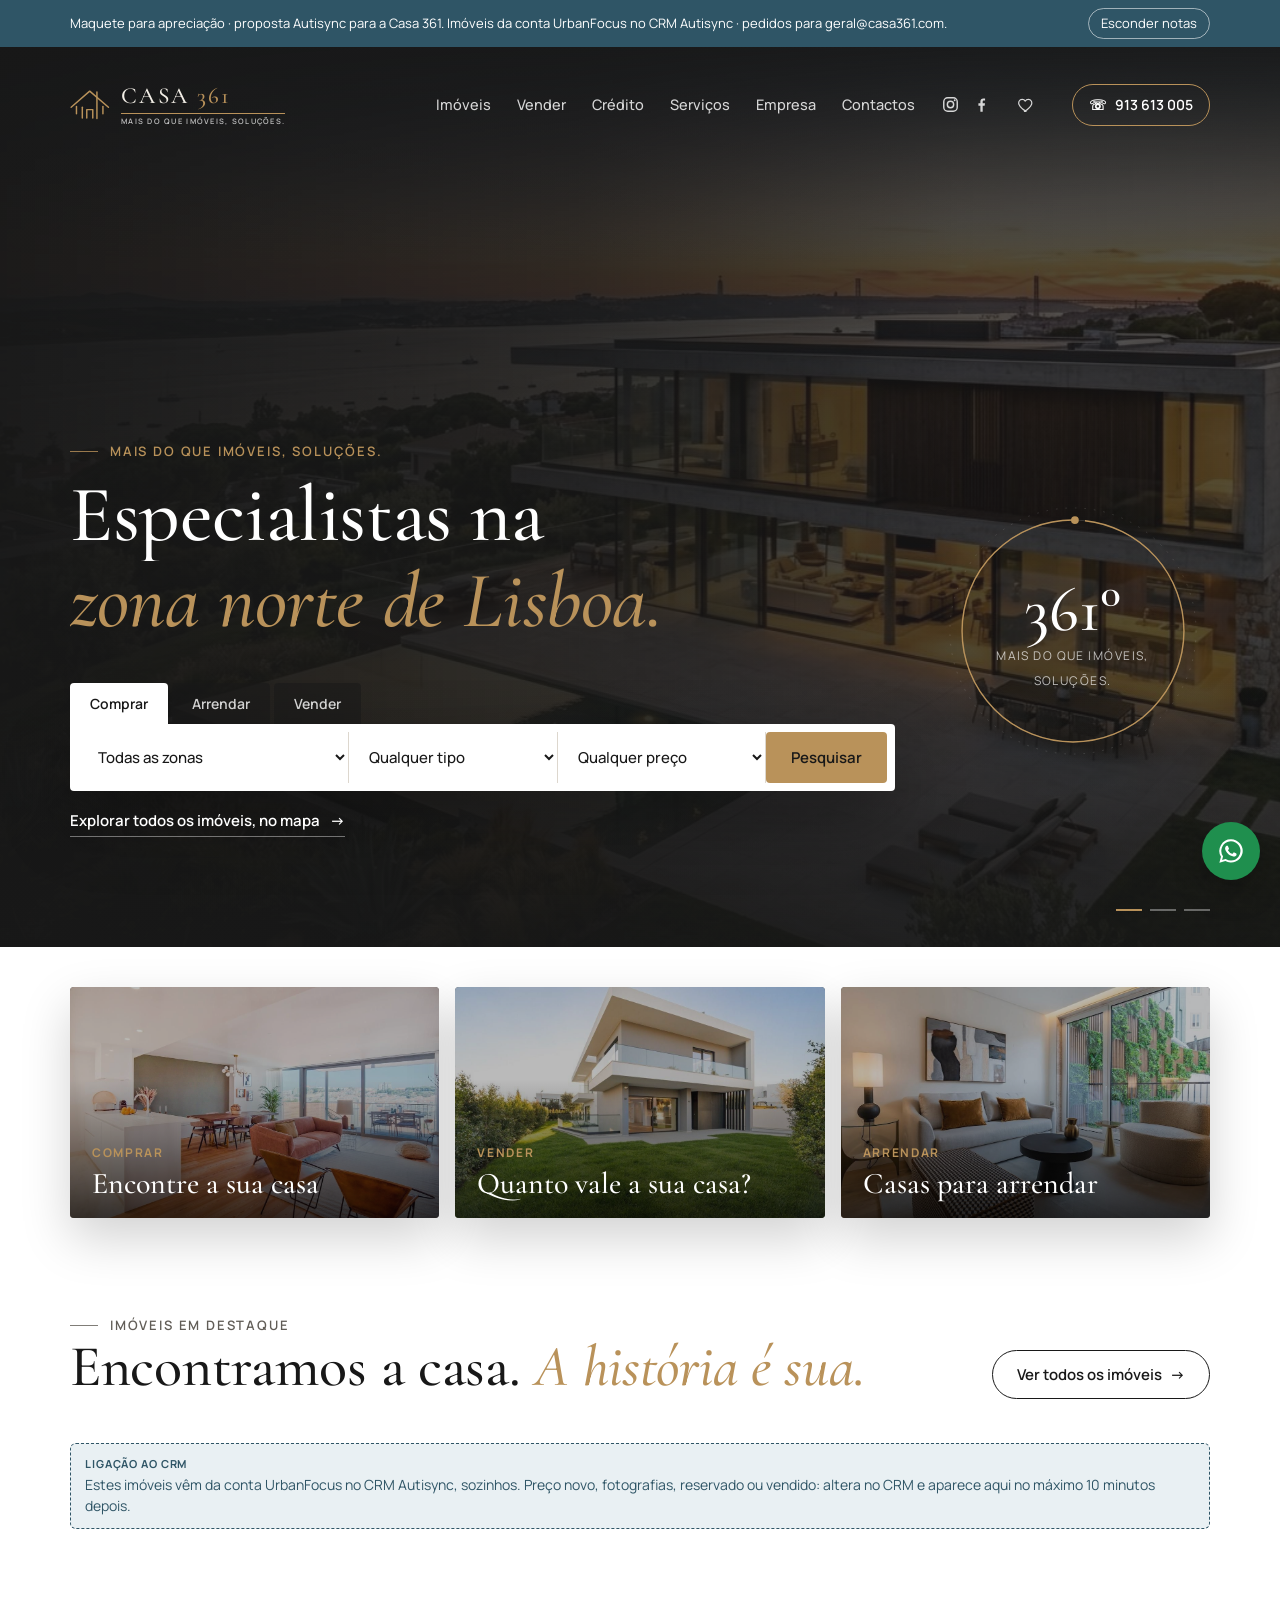
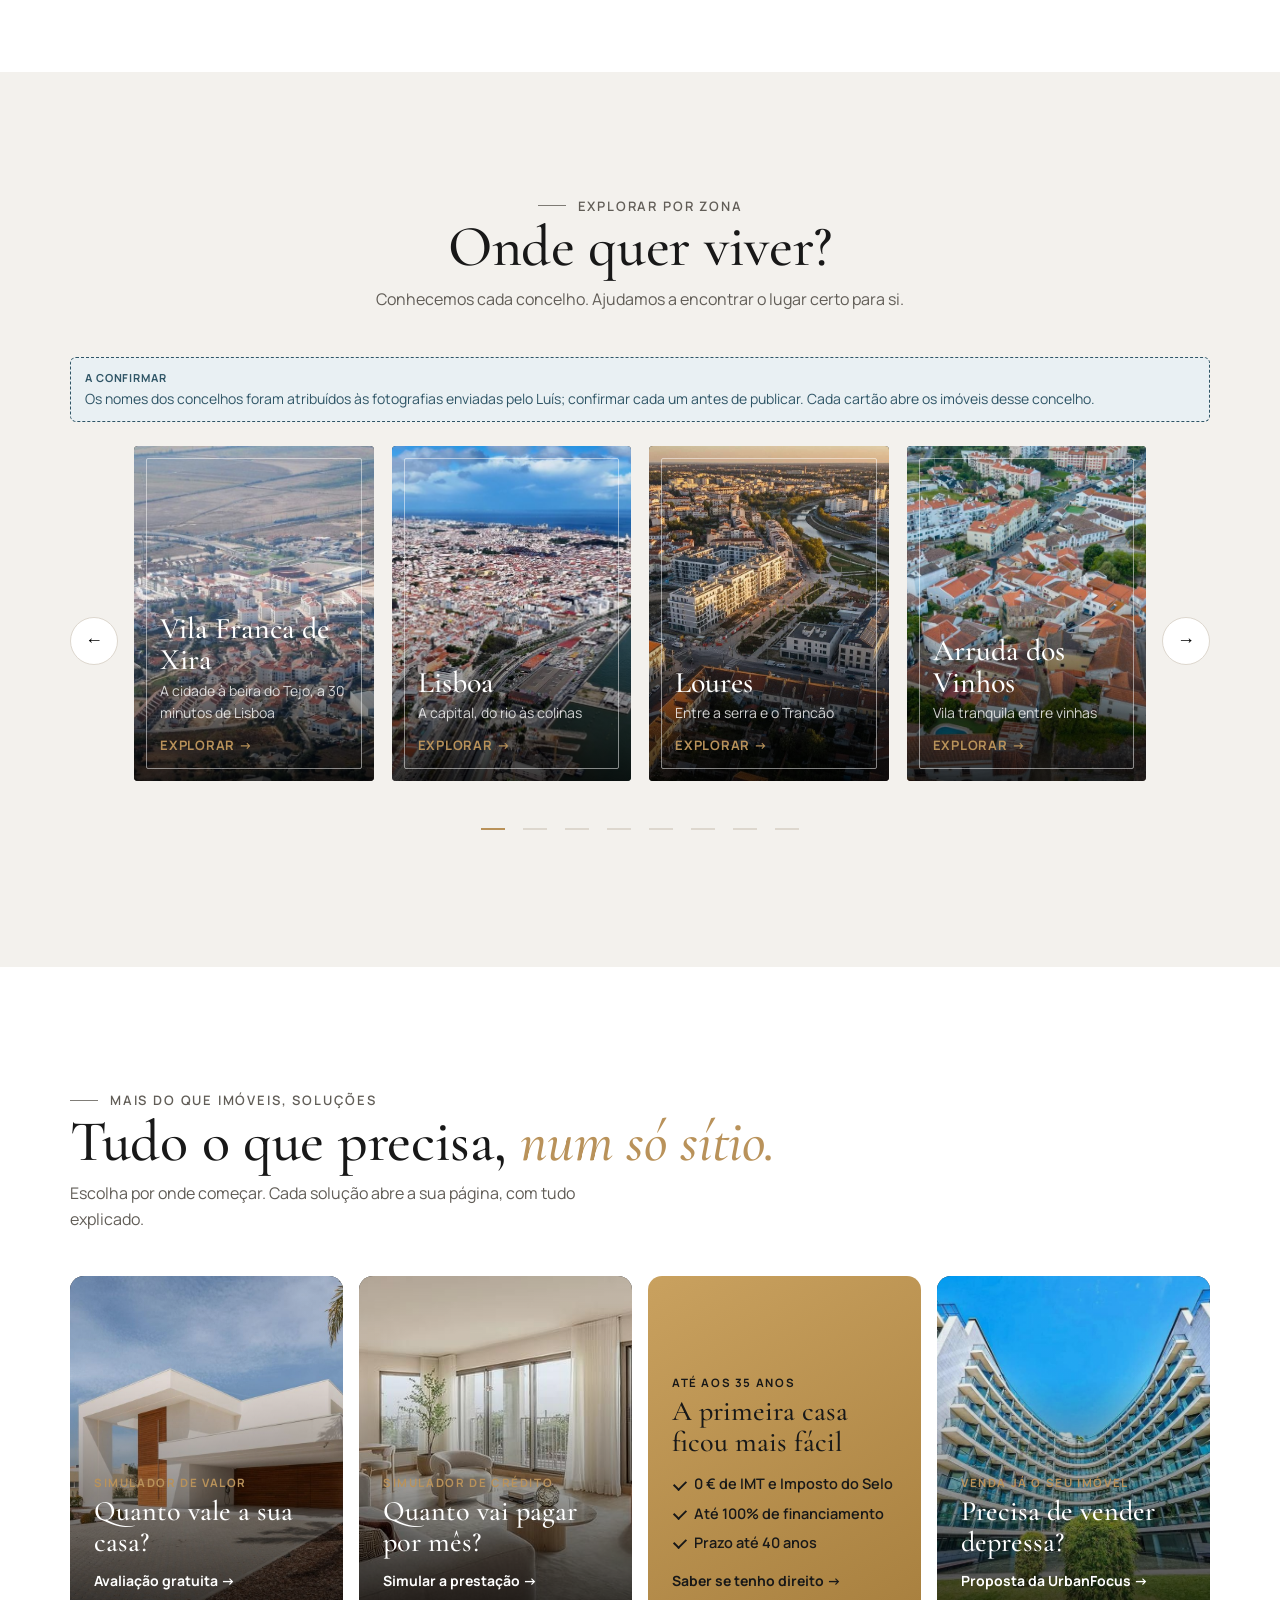
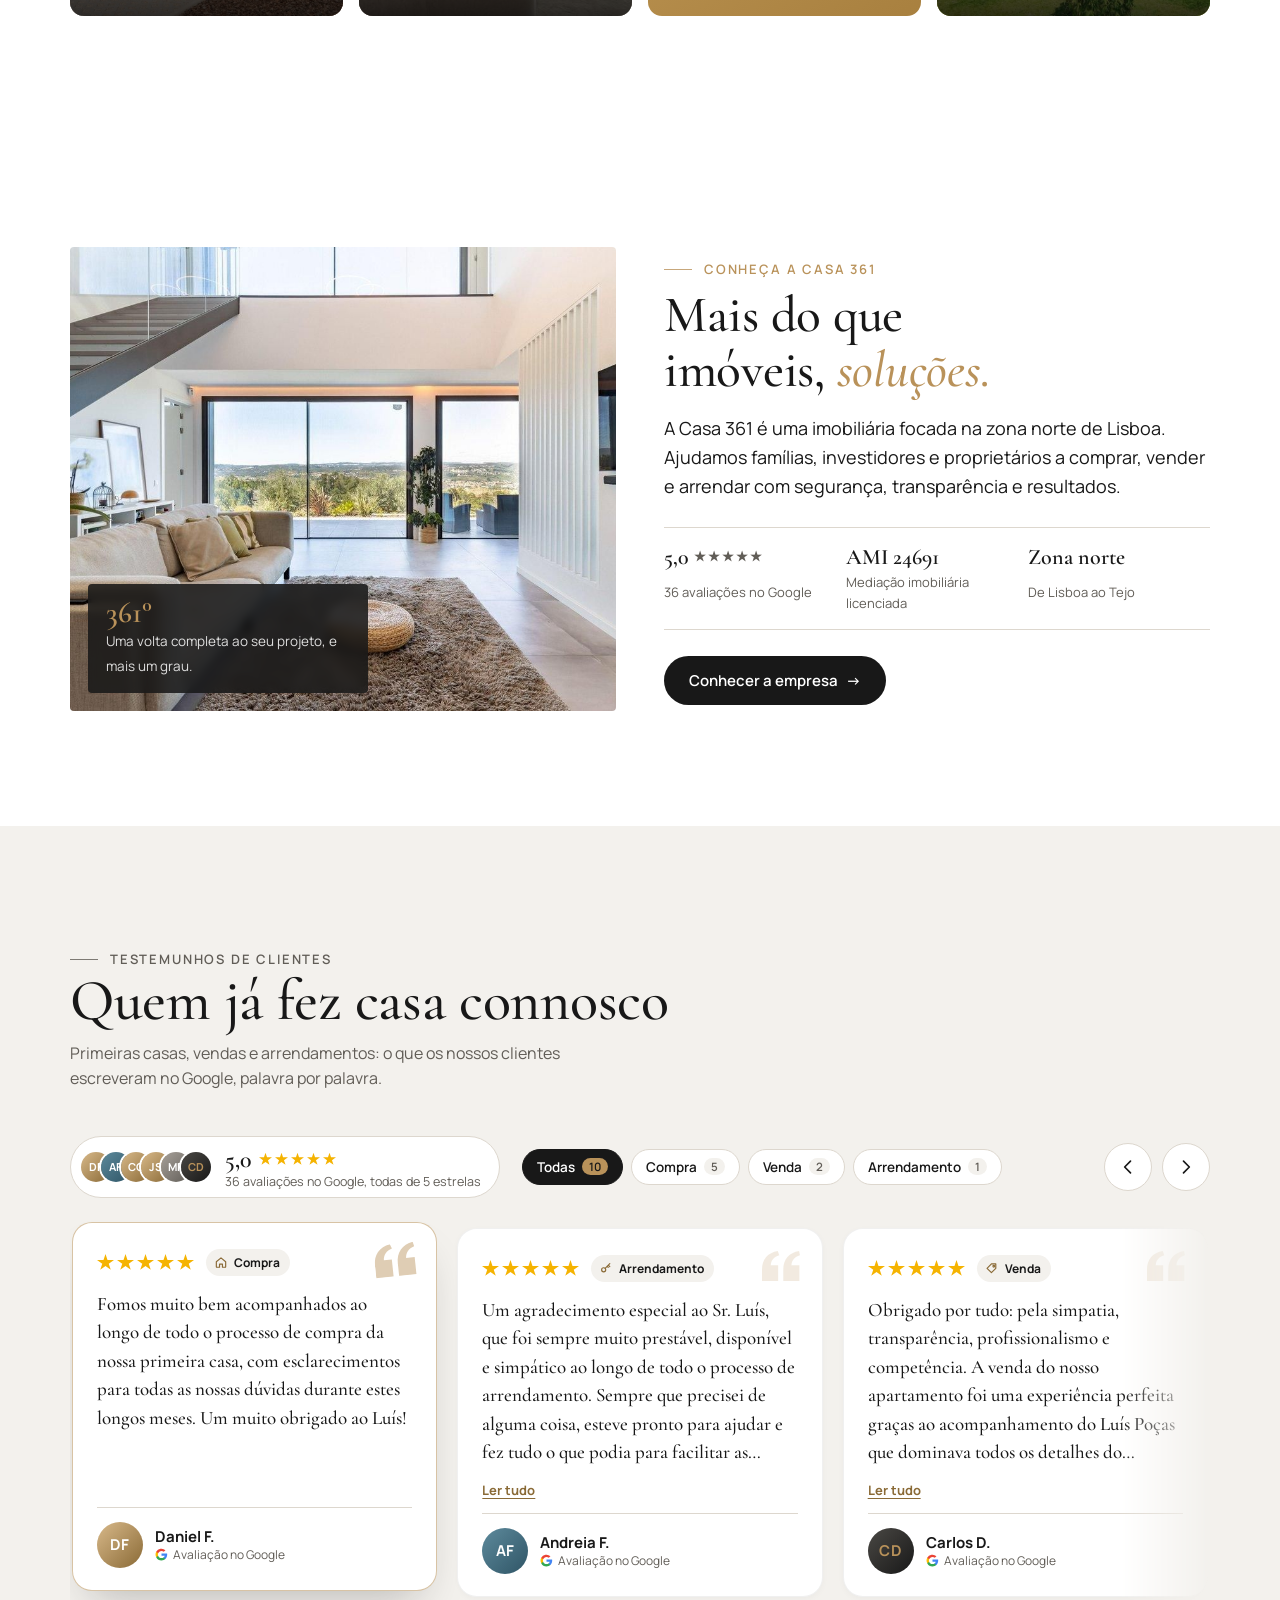
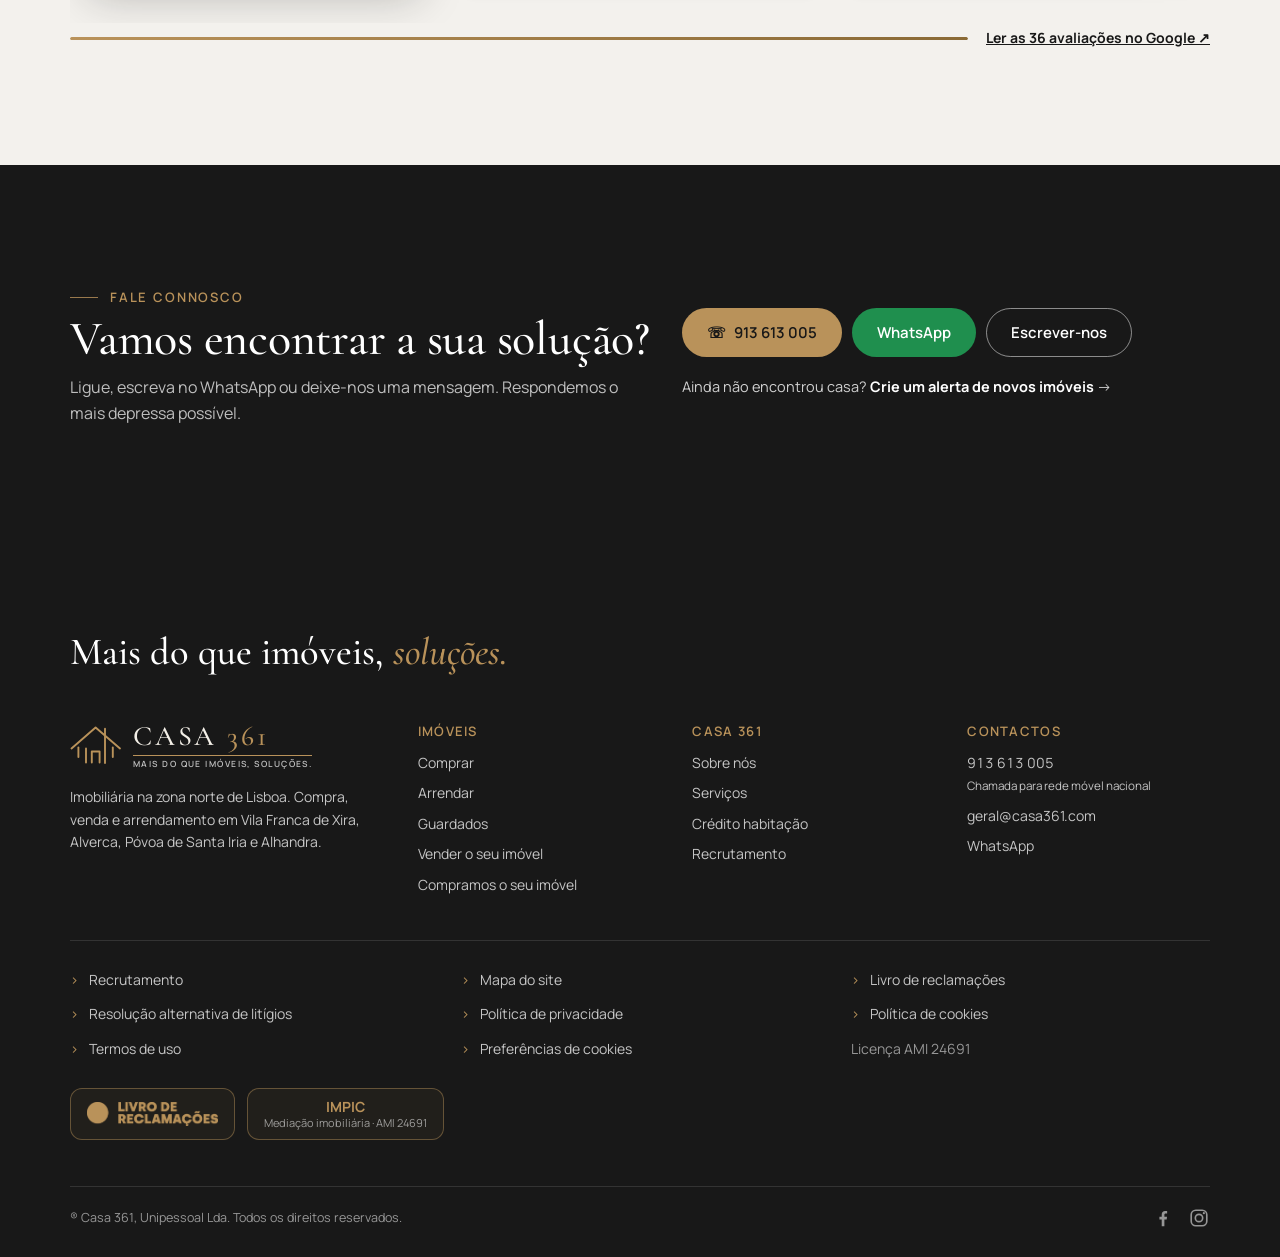
==== src/index.html @ 1fa71f65 "Casa 361 v5: reviews carousel with Google photos, photo swipe on cards, icon facts, buy/rent/sell jo" ====
<!doctype html>
<html lang="pt-PT">
<head>
<meta charset="utf-8">
<meta name="viewport" content="width=device-width, initial-scale=1">
<title>Casa 361 · Imobiliária em Vila Franca de Xira e zona norte de Lisboa</title>
<meta name="description" content="Casa 361: comprar, vender e arrendar casa em Vila Franca de Xira, Alverca, Póvoa de Santa Iria e Alhandra. Avaliação gratuita do seu imóvel. AMI 24691.">
<meta name="robots" content="noindex">
<link rel="preconnect" href="https://fonts.googleapis.com"><link rel="preconnect" href="https://fonts.gstatic.com" crossorigin>
<link rel="stylesheet" href="https://fonts.googleapis.com/css2?family=Cormorant+Garamond:ital,wght@0,500;0,600;1,500&family=Manrope:wght@400;500;600;700&display=swap">
<link rel="stylesheet" href="styles.css">
</head>
<body data-page="inicio" data-hero>
<a class="skip" href="#main">Saltar para o conteúdo</a>
<header id="top"></header>

<main id="main">
  <!-- 1 · Imagem principal + pesquisa de imóveis -->
  <section class="hero hero-s">
    <div class="slides" id="slides" aria-hidden="true"></div>
    <div class="wrap">
      <div>
        <p class="kicker">Mais do que imóveis, soluções.</p>
        <h1><span class="ln"><span>Especialistas na</span></span><span class="ln"><span><em>zona norte de Lisboa.</em></span></span></h1>
        <div class="hsearch">
          <div class="tabs" role="tablist" aria-label="O que procura">
            <button type="button" role="tab" aria-selected="true" data-deal="venda">Comprar</button>
            <button type="button" role="tab" aria-selected="false" data-deal="arrendamento">Arrendar</button>
            <a href="vender.html" role="tab" aria-selected="false">Vender</a>
          </div>
          <form action="imoveis.html" method="get" class="hsearch-row" aria-label="Pesquisar imóveis">
            <input type="hidden" name="deal" value="venda" id="deal">
            <label class="sr" for="zona">Zona</label>
            <select name="zona" id="zona"><option value="">Todas as zonas</option></select>
            <label class="sr" for="tipo">Tipo</label>
            <select name="tipo" id="tipo"><option value="">Qualquer tipo</option><option>Apartamento</option><option>Moradia</option><option>Terreno</option></select>
            <label class="sr" for="max">Preço até</label>
            <select name="max" id="max"><option value="">Qualquer preço</option><option value="150000">Até 150 000 €</option><option value="250000">Até 250 000 €</option><option value="350000">Até 350 000 €</option><option value="500000">Até 500 000 €</option></select>
            <button class="btn btn-gold" type="submit">Pesquisar</button>
          </form>
          <a class="explore" href="imoveis.html">Explorar todos os imóveis, no mapa <span class="arr" aria-hidden="true">→</span></a>
        </div>
      </div>
      <div class="ring" aria-hidden="true">
        <svg viewBox="0 0 300 300">
          <g class="orbit"><circle cx="150" cy="150" r="142" fill="none" stroke="rgba(255,255,255,.14)" stroke-width="1" stroke-dasharray="2 9"/></g>
          <circle cx="150" cy="150" r="128" fill="none" stroke="rgba(255,255,255,.16)" stroke-width="1"/>
          <circle class="draw" cx="150" cy="150" r="128" fill="none" stroke="#b9925a" stroke-width="1.6" transform="rotate(-90 150 150)"/>
          <circle class="dot" cx="152.2" cy="22" r="4.5" fill="#b9925a"/>
        </svg>
        <div class="deg"><div><strong>361°</strong><span>Mais do que imóveis,<br>soluções.</span></div></div>
      </div>
    </div>
    <div class="slide-dots" id="dots" aria-hidden="true"></div>
  </section>

  <!-- 2 · Comprar, Vender e Arrendar (imagens fixas, não de imóveis à venda) -->
  <section class="doors wrap">
    <a class="door reveal" href="imoveis.html"><img loading="lazy" src="img/casa-comprar.jpg" alt=""><span><small>Comprar</small>Encontre a sua casa</span></a>
    <a class="door reveal" href="vender.html"><img loading="lazy" src="img/casa-vender.jpg" alt=""><span><small>Vender</small>Quanto vale a sua casa?</span></a>
    <a class="door reveal" href="imoveis.html?deal=arrendamento"><img loading="lazy" src="img/casa-arrendar.jpg" alt=""><span><small>Arrendar</small>Casas para arrendar</span></a>
  </section>

  <!-- 3 · Imóveis em destaque -->
  <section class="sec" style="padding-top:clamp(56px,7vw,96px)">
    <div class="wrap">
      <div class="sec-head reveal">
        <div><p class="kicker">Imóveis em destaque</p><h2>Encontramos a casa. <em class="gold-i">A história é sua.</em></h2></div>
        <a class="btn btn-line" href="imoveis.html">Ver todos os imóveis <span class="arr" aria-hidden="true">→</span></a>
      </div>
      <div class="mq reveal" style="margin-bottom:28px"><b>Ligação ao CRM</b>Estes imóveis vêm da conta UrbanFocus no CRM Autisync, sozinhos. Preço novo, fotografias, reservado ou vendido: altera no CRM e aparece aqui no máximo 10 minutos depois.</div>
      <div class="grid" id="featured"></div>
    </div>
  </section>

  <!-- 4 · Explorar por zona: fotografias aéreas de cada concelho -->
  <section class="sec stone">
    <div class="wrap">
      <div class="sec-head reveal" style="justify-content:center;text-align:center">
        <div style="display:grid;justify-items:center"><p class="kicker">Explorar por zona</p><h2>Onde quer viver?</h2><p>Conhecemos cada concelho. Ajudamos a encontrar o lugar certo para si.</p></div>
      </div>
      <div class="mq reveal" style="margin-bottom:24px"><b>A confirmar</b>Os nomes dos concelhos foram atribuídos às fotografias enviadas pelo Luís; confirmar cada um antes de publicar. Cada cartão abre os imóveis desse concelho.</div>
      <div class="zcar reveal" id="zcar" role="region" aria-roledescription="carrossel" aria-label="Concelhos">
        <button type="button" class="zarrow prev" aria-label="Concelho anterior">←</button>
        <div class="zview"><div class="ztrack" id="ztrack"></div></div>
        <button type="button" class="zarrow next" aria-label="Concelho seguinte">→</button>
        <div class="zdots" id="zdots"></div>
      </div>
    </div>
  </section>

  <!-- 5 · Soluções: cada ferramenta tem a sua página -->
  <section class="sec">
    <div class="wrap">
      <div class="sec-head reveal"><div><p class="kicker">Mais do que imóveis, soluções</p><h2>Tudo o que precisa, <em class="gold-i">num só sítio.</em></h2><p>Escolha por onde começar. Cada solução abre a sua página, com tudo explicado.</p></div></div>
      <div class="sol reveal">
        <a class="sol-card" href="vender.html"><img loading="lazy" src="img/casa-moradia.jpg" alt=""><span class="sol-t"><small>Simulador de valor</small><b>Quanto vale a sua casa?</b><em>Avaliação gratuita <span aria-hidden="true">→</span></em></span></a>
        <a class="sol-card" href="credito.html"><img loading="lazy" src="img/casa-sala.jpg" alt=""><span class="sol-t"><small>Simulador de crédito</small><b>Quanto vai pagar por mês?</b><em>Simular a prestação <span aria-hidden="true">→</span></em></span></a>
        <a class="sol-card gold" href="credito.html#jovem"><span class="sol-t"><small>Até aos 35 anos</small><b>A primeira casa ficou mais fácil</b><span class="sol-pts"><span>0 € de IMT e Imposto do Selo</span><span>Até 100% de financiamento</span><span>Prazo até 40 anos</span></span><em>Saber se tenho direito <span aria-hidden="true">→</span></em></span></a>
        <a class="sol-card" href="vender.html#rapida"><img loading="lazy" src="img/casa-predio.jpg" alt=""><span class="sol-t"><small>Venda já o seu imóvel</small><b>Precisa de vender depressa?</b><em>Proposta da UrbanFocus <span aria-hidden="true">→</span></em></span></a>
      </div>
    </div>
  </section>

  <!-- 7 · Conheça a Casa 361 -->
  <section class="sec">
    <div class="wrap two about reveal">
      <div class="about-img"><img loading="lazy" src="img/casa-escada.jpg" alt=""><div class="about-badge"><strong>361°</strong><span>Uma volta completa ao seu projeto, e mais um grau.</span></div></div>
      <div>
        <p class="kicker">Conheça a Casa 361</p>
        <h2>Mais do que imóveis, <em class="gold-i">soluções.</em></h2>
        <p class="about-lead">A Casa 361 é uma imobiliária focada na zona norte de Lisboa. Ajudamos famílias, investidores e proprietários a comprar, vender e arrendar com segurança, transparência e resultados.</p>
        <div class="about-facts">
          <a class="fact" href="https://www.google.com/maps?cid=11429435623754313206" target="_blank" rel="noopener"><strong>5,0 <span class="stars" aria-hidden="true">★★★★★</span></strong><span>36 avaliações no Google</span></a>
          <div class="fact"><strong>AMI 24691</strong><span>Mediação imobiliária licenciada</span></div>
          <div class="fact"><strong>Zona norte</strong><span>De Lisboa ao Tejo</span></div>
        </div>
        <p style="margin-top:26px"><a class="btn btn-ink" href="empresa.html">Conhecer a empresa <span class="arr" aria-hidden="true">→</span></a></p>
      </div>
    </div>
  </section>

  <!-- 8 · Testemunhos de clientes (avaliações reais do Google) -->
  <section class="sec stone" id="testemunhos">
    <div class="wrap">
      <div class="sec-head reveal"><div><p class="kicker">Testemunhos de clientes</p><h2>Quem já fez casa connosco</h2><p>Primeiras casas, vendas e arrendamentos: o que os nossos clientes escreveram no Google, palavra por palavra.</p></div></div>
      <div class="rv reveal" data-reviews data-chips></div>
    </div>
  </section>

  <!-- Fale connosco: a página de Contactos tem o formulário, a morada e o mapa -->
  <section class="sec dark cta-strip">
    <div class="wrap cta-in reveal">
      <div><p class="kicker" style="color:var(--gold)">Fale connosco</p><h2>Vamos encontrar a sua solução?</h2><p>Ligue, escreva no WhatsApp ou deixe-nos uma mensagem. Respondemos o mais depressa possível.</p></div>
      <div class="cta-acts">
        <a class="btn btn-gold" href="tel:+351913613005"><span aria-hidden="true">☏</span> 913 613 005</a>
        <a class="btn btn-wa" href="https://wa.me/351913613005" target="_blank" rel="noopener">WhatsApp</a>
        <a class="btn btn-line light" href="contactos.html">Escrever-nos</a>
        <a class="cta-alert" href="imoveis.html#alertas">Ainda não encontrou casa? <b>Crie um alerta de novos imóveis</b> <span aria-hidden="true">→</span></a>
      </div>
    </div>
  </section>
</main>

<footer id="foot"></footer>
<script src="config.js"></script>
<script src="listings.js"></script>
<script src="reviews.js"></script>
<script>
  // Concelhos: a fotografia aérea de cada um (as que o Luís enviou). O cartão abre os imóveis desse concelho.
  var C361_CONCELHOS = [
    ['Vila Franca de Xira', 'img/zona-vila-franca-de-xira.jpg', 'A cidade à beira do Tejo, a 30 minutos de Lisboa'],
    ['Lisboa', 'img/zona-lisboa.jpg', 'A capital, do rio às colinas'],
    ['Loures', 'img/zona-loures.jpg', 'Entre a serra e o Trancão'],
    ['Arruda dos Vinhos', 'img/zona-arruda-dos-vinhos.jpg', 'Vila tranquila entre vinhas'],
    ['Alenquer', 'img/zona-alenquer.jpg', 'A vila presépio'],
    ['Almada', 'img/zona-almada.jpg', 'Do Cristo Rei às praias da Costa'],
    ['Alcochete', 'img/zona-alcochete.jpg', 'A margem sul, com o Tejo à porta'],
    ['Barreiro', 'img/zona-barreiro.jpg', 'Frente ribeirinha, a um barco de Lisboa'],
  ];



  var still = window.matchMedia('(prefers-reduced-motion: reduce)').matches;
  var esc = function (s) { return String(s).replace(/[&<>"]/g, function (c) { return { '&': '&amp;', '<': '&lt;', '>': '&gt;', '"': '&quot;' }[c]; }); };

  // 1 · Imagem forte: a moradia sobre o Tejo primeiro, depois outras fotografias fixas.
  (function () {
    var slides = ['img/hero-tejo.jpg', 'img/casa-render.jpg', 'img/casa-moradia.jpg'];
    var box = document.getElementById('slides'), dots = document.getElementById('dots');
    box.innerHTML = slides.map(function (s, i) { return '<div class="slide' + (i ? '' : ' on') + '" style="background-image:url(\'' + s + '\')"></div>'; }).join('');
    dots.innerHTML = slides.map(function (s, i) { return '<span' + (i ? '' : ' class="on"') + '></span>'; }).join('');
    var cur = 0;
    if (!still) setInterval(function () {
      var all = box.children, d = dots.children; all[cur].classList.remove('on'); d[cur].classList.remove('on');
      cur = (cur + 1) % all.length; all[cur].classList.add('on'); d[cur].classList.add('on');
    }, 7000);
    document.querySelectorAll('.hsearch [data-deal]').forEach(function (b) {
      b.addEventListener('click', function () {
        document.querySelectorAll('.hsearch [role="tab"]').forEach(function (x) { x.setAttribute('aria-selected', 'false'); });
        b.setAttribute('aria-selected', 'true'); document.getElementById('deal').value = b.getAttribute('data-deal');
      });
    });
  })();



  C361.ready.then(function () {
    var e = C361.esc, L = CASA361_LISTINGS;

    // Zonas na pesquisa e nos alertas: as dos imóveis que existem.
    var zonas = Array.from(new Set(L.map(function (l) { return l.area_name; }).filter(Boolean))).sort();
    document.getElementById('zona').innerHTML += zonas.map(function (z) { return '<option>' + e(z) + '</option>'; }).join('');

    // 3 · Destaques
    var forSale = L.filter(function (x) { return x.deal === 'venda' && x.photos && x.photos.length; });
    // Os que estão marcados no CRM como "Destaque no site" vêm primeiro; o resto completa a grelha.
    var star = forSale.filter(function (x) { return x.featured && !x.status; });
    var picks = star.concat(forSale.filter(function (x) { return !x.featured && !x.status; }), forSale.filter(function (x) { return x.status; })).slice(0, 6);
    document.getElementById('featured').innerHTML = picks.map(C361.card).join('');

    // 4 · Concelhos: carrossel que roda sozinho (pára com o rato ou o dedo em cima).
    var count = {}; L.forEach(function (l) { if (l.county) count[l.county] = (count[l.county] || 0) + 1; });
    var tiles = C361_CONCELHOS.map(function (z) {
      var n = count[z[0]] || 0;
      return '<a class="ztile" href="imoveis.html?concelho=' + encodeURIComponent(z[0]) + '"><img loading="lazy" src="' + e(z[1]) + '" alt=""><span class="zt"><b>' + e(z[0]) + '</b><small>' + e(z[2]) + '</small><em>' + (n ? (n === 1 ? '1 imóvel' : n + ' imóveis') : 'Explorar') + ' <span aria-hidden="true">→</span></em></span></a>';
    });
    var track = document.getElementById('ztrack'), zc = document.getElementById('zcar'), zd = document.getElementById('zdots'), N = tiles.length;
    track.innerHTML = tiles.concat(tiles, tiles).join('');
    zd.innerHTML = tiles.map(function (t, i) { return '<button type="button" aria-label="Concelho ' + (i + 1) + '"></button>'; }).join('');
    var pos = N, timer = null, paused = false;
    function perView() { var w = window.innerWidth; return w >= 1100 ? 4 : w >= 820 ? 3 : w >= 560 ? 2 : 1; }
    function place(anim) {
      var item = track.children[0], gap = parseFloat(getComputedStyle(track).columnGap) || 18;
      var step = item.getBoundingClientRect().width + gap;
      track.style.transition = anim && !still ? 'transform .8s cubic-bezier(.65,0,.25,1)' : 'none';
      track.style.transform = 'translate3d(' + (-pos * step) + 'px,0,0)';
      Array.prototype.forEach.call(zd.children, function (d, i) { d.classList.toggle('on', i === ((pos % N) + N) % N); });
      Array.prototype.forEach.call(track.children, function (t, i) { var vis = i >= pos && i < pos + perView(); t.tabIndex = vis ? 0 : -1; t.setAttribute('aria-hidden', String(!vis)); });
    }
    function go(d) { pos += d; place(true); }
    track.addEventListener('transitionend', function () { if (pos >= 2 * N) { pos -= N; place(false); } if (pos < N) { pos += N; place(false); } });
    zc.querySelector('.prev').onclick = function () { go(-1); restart(); };
    zc.querySelector('.next').onclick = function () { go(1); restart(); };
    Array.prototype.forEach.call(zd.children, function (d, i) { d.onclick = function () { pos = N + i; place(true); restart(); }; });
    function restart() { clearInterval(timer); if (!still) timer = setInterval(function () { if (!paused && !document.hidden) go(1); }, 4200); }
    zc.addEventListener('mouseenter', function () { paused = true; }); zc.addEventListener('mouseleave', function () { paused = false; });
    zc.addEventListener('focusin', function () { paused = true; }); zc.addEventListener('focusout', function () { paused = false; });
    var tx = null;
    zc.addEventListener('touchstart', function (ev) { tx = ev.touches[0].clientX; paused = true; }, { passive: true });
    zc.addEventListener('touchend', function (ev) { if (tx !== null) { var dx = ev.changedTouches[0].clientX - tx; if (Math.abs(dx) > 40) { go(dx < 0 ? 1 : -1); restart(); } } tx = null; paused = false; }, { passive: true });
    window.addEventListener('resize', function () { place(false); });
    place(false); restart();

    if (window.C361Reveal) window.C361Reveal();
  });
</script>
<script src="chrome.js"></script>
</body>
</html>
---- src/styles.css ----
/* Casa 361 — a marca tal como está no logótipo: preto, ouro de traço fino,
   capitais romanas ("CASA 361") e a frase "Mais do que imóveis, soluções."
   O sinal próprio do site é o 361°: uma volta completa e mais um grau.
   As notas da maquete (azul Tejo, tracejado) explicam a ligação ao Casafari
   e desaparecem no site final. */
:root {
  --ink: #181818; /* o fundo do logótipo, para o logótipo assentar sem margem */
  --ink-2: #2b2a28;
  --paper: #ffffff;
  --stone: #f3f1ed;
  --stone-2: #e7e3dc;
  --gold: #b9925a;
  --gold-deep: #8a6a36;
  --muted: #615d57;
  --line: #ddd7ce;
  --tejo: #2f5566;
  --tejo-soft: #e9f0f3;
  --serif: 'Cormorant Garamond', Georgia, 'Times New Roman', serif;
  --sans: 'Manrope', -apple-system, 'Segoe UI', Roboto, Arial, sans-serif;
  --r: 6px;
}
* { box-sizing: border-box; }
html { scroll-behavior: smooth; }
@media (prefers-reduced-motion: reduce) { html { scroll-behavior: auto; } * { transition: none !important; animation: none !important; } }
body { margin: 0; font-family: var(--sans); color: var(--ink); background: var(--paper); line-height: 1.6; font-size: 16px; -webkit-font-smoothing: antialiased; }
img { max-width: 100%; display: block; }
a { color: inherit; }
h1, h2, h3 { font-family: var(--serif); font-weight: 600; line-height: 1.08; letter-spacing: -0.005em; margin: 0; text-wrap: balance; }
p { margin: 0; }
.wrap { width: 100%; max-width: 1180px; margin: 0 auto; padding: 0 20px; }
.skip { position: absolute; left: -999px; top: 8px; background: var(--ink); color: #fff; padding: 8px 12px; z-index: 60; }
.skip:focus { left: 8px; }
:focus-visible { outline: 2px solid var(--gold); outline-offset: 3px; }
.num { font-variant-numeric: tabular-nums; }

/* ── Maquete: faixa e notas ─────────────────────────────────────────── */
.mq-bar { background: var(--tejo); color: #fff; font-size: 13px; }
.mq-bar .wrap { display: flex; gap: 12px; align-items: center; justify-content: space-between; flex-wrap: wrap; padding-block: 8px; }
.mq-bar button { background: transparent; color: #fff; border: 1px solid rgba(255,255,255,.55); border-radius: 999px; padding: 4px 12px; font: inherit; cursor: pointer; }
.mq-bar button:hover { background: rgba(255,255,255,.12); }
.mq { border: 1.5px dashed var(--tejo); background: var(--tejo-soft); color: var(--tejo); border-radius: var(--r); padding: 12px 14px; font-size: 14px; line-height: 1.5; }
.mq b { display: block; font-size: 11px; letter-spacing: .08em; text-transform: uppercase; margin-bottom: 2px; }
body.mq-off .mq { display: none; }

/* ── Cabeçalho ──────────────────────────────────────────────────────── */
.top { background: var(--ink); color: #fff; position: sticky; top: 0; z-index: 40; }
.top .wrap { display: flex; align-items: center; gap: 24px; min-height: 76px; }
.logo { display: block; flex: none; width: 108px; aspect-ratio: 3320 / 2320; overflow: hidden; color: #fff; font: 600 14px var(--serif); }
.logo img { width: 100%; height: auto; }
.nav { display: flex; gap: 26px; margin-left: auto; font-size: 14.5px; font-weight: 500; }
.nav a { text-decoration: none; color: rgba(255,255,255,.82); padding: 6px 0; border-bottom: 1px solid transparent; }
.nav a:hover, .nav a[aria-current="page"] { color: #fff; border-bottom-color: var(--gold); }
.call { display: inline-flex; align-items: center; gap: 8px; text-decoration: none; border: 1px solid var(--gold); color: #fff; padding: 9px 16px; border-radius: 999px; font-size: 14px; font-weight: 600; white-space: nowrap; }
.call:hover { background: var(--gold); color: var(--ink); }
.menu-btn { display: none; margin-left: auto; background: none; border: 1px solid rgba(255,255,255,.4); color: #fff; border-radius: var(--r); padding: 8px 12px; font: inherit; font-size: 14px; }
@media (max-width: 1120px) {
  .nav { display: none; position: absolute; left: 0; right: 0; top: 100%; background: var(--ink); flex-direction: column; gap: 0; padding: 8px 20px 18px; border-top: 1px solid #333; max-height: calc(100vh - 100px); max-height: calc(100dvh - 100px); overflow-y: auto; overscroll-behavior: contain; }
  .nav.open { display: flex; }
  .nav a { padding: 12px 0; border-bottom: 1px solid #2c2c2c; }
  .menu-btn { display: block; }
  .call { display: none; }
  .logo { width: 92px; }
}

/* ── Botões ─────────────────────────────────────────────────────────── */
.btn { display: inline-flex; align-items: center; justify-content: center; gap: 8px; border-radius: 999px; padding: 13px 24px; font: 600 15px var(--sans); text-decoration: none; cursor: pointer; border: 1px solid transparent; }
.btn-gold { background: var(--gold); color: var(--ink); }
.btn-gold:hover { background: #c9a46c; }
.btn-ink { background: var(--ink); color: #fff; }
.btn-ink:hover { background: #000; }
.btn-line { border-color: currentColor; background: transparent; color: inherit; }
.btn-line:hover { background: rgba(0,0,0,.05); }
.btn-wa { background: #1f8f4e; color: #fff; }
.btn-wa:hover { background: #18773f; }

/* ── Hero ───────────────────────────────────────────────────────────── */
.hero { position: relative; background: var(--ink); color: #fff; overflow: hidden; }
.hero-img { position: absolute; inset: 0; background-size: cover; background-position: center; opacity: .5; }
.hero::after { content: ''; position: absolute; inset: 0; background: linear-gradient(90deg, rgba(27,27,27,.94) 0%, rgba(27,27,27,.7) 48%, rgba(27,27,27,.25) 100%); }
.hero .wrap { position: relative; z-index: 2; padding-block: 88px 56px; display: grid; grid-template-columns: minmax(0, 1.25fr) minmax(0, .75fr); gap: 40px; align-items: center; }
.kicker { font-size: 13px; letter-spacing: .14em; text-transform: uppercase; color: var(--gold); font-weight: 600; }
.hero h1 { font-size: clamp(42px, 6vw, 76px); margin: 14px 0 18px; font-weight: 500; }
.hero p.lead { font-size: 18px; color: rgba(255,255,255,.84); max-width: 34em; }
.ring { justify-self: center; width: min(280px, 70vw); aspect-ratio: 1; position: relative; }
.ring svg { width: 100%; height: 100%; }
.ring .deg { position: absolute; inset: 0; display: grid; place-items: center; text-align: center; }
.ring .deg strong { font: 500 64px/1 var(--serif); display: block; }
.ring .deg span { font-size: 12px; letter-spacing: .12em; text-transform: uppercase; color: rgba(255,255,255,.7); }
.search { position: relative; z-index: 3; margin-top: -1px; }
.search form { background: #fff; color: var(--ink); border-radius: var(--r); box-shadow: 0 18px 50px rgba(0,0,0,.18); display: grid; grid-template-columns: auto 1.3fr 1fr 1fr auto; gap: 0; transform: translateY(-50%); overflow: hidden; border: 1px solid var(--line); }
.search .seg { display: flex; padding: 8px; gap: 4px; border-right: 1px solid var(--line); }
.search .seg label { position: relative; }
.search .seg input { position: absolute; opacity: 0; }
.search .seg span { display: block; padding: 10px 14px; border-radius: 999px; font-weight: 600; font-size: 14px; cursor: pointer; }
.search .seg input:checked + span { background: var(--ink); color: #fff; }
.search .seg input:focus-visible + span { outline: 2px solid var(--gold); }
.search .fld { display: flex; flex-direction: column; justify-content: center; padding: 8px 16px; border-right: 1px solid var(--line); min-width: 0; }
.search .fld small { font-size: 11px; letter-spacing: .08em; text-transform: uppercase; color: var(--muted); font-weight: 600; }
.search select { border: 0; font: 500 15px var(--sans); color: var(--ink); background: transparent; padding: 2px 0; width: 100%; }
.search button { margin: 8px; }
@media (max-width: 920px) {
  .hero .wrap { grid-template-columns: 1fr; padding-block: 56px 72px; }
  .ring { display: none; }
  .search form { grid-template-columns: 1fr 1fr; transform: translateY(-36px); }
  .search .seg { grid-column: 1 / -1; border-right: 0; border-bottom: 1px solid var(--line); }
  .search .fld { border-bottom: 1px solid var(--line); }
  .search .fld:nth-of-type(2) { border-right: 0; }
  .search .fld:nth-of-type(3) { grid-column: 1 / -1; border-right: 0; }
  .search button { grid-column: 1 / -1; }
}

/* ── Secções ────────────────────────────────────────────────────────── */
.sec { padding-block: 72px; }
.sec.stone { background: var(--stone); }
.sec.dark { background: var(--ink); color: #fff; }
.sec-head { display: flex; align-items: end; justify-content: space-between; gap: 24px; margin-bottom: 32px; flex-wrap: wrap; }
.sec-head h2 { font-size: clamp(32px, 4vw, 48px); }
.sec-head p { color: var(--muted); max-width: 36em; margin-top: 8px; }
.dark .sec-head p { color: rgba(255,255,255,.72); }
.trust { display: flex; flex-wrap: wrap; gap: 10px 32px; font-size: 14px; color: var(--muted); }
.trust strong { color: var(--ink); font-weight: 700; }

/* Cartões de imóveis */
.grid { display: grid; grid-template-columns: repeat(3, minmax(0, 1fr)); gap: 24px; }
@media (max-width: 980px) { .grid { grid-template-columns: repeat(2, minmax(0, 1fr)); } }
@media (max-width: 620px) { .grid { grid-template-columns: 1fr; } }
.card { display: flex; flex-direction: column; text-decoration: none; background: #fff; border: 1px solid var(--line); border-radius: var(--r); overflow: hidden; transition: border-color .2s, transform .2s; }
.card:hover { border-color: var(--gold); transform: translateY(-2px); }
.card-img { position: relative; aspect-ratio: 4 / 3; background: var(--stone-2); overflow: hidden; }
.card-img img { width: 100%; height: 100%; object-fit: cover; }
.card-tag { position: absolute; left: 12px; top: 12px; background: var(--ink); color: #fff; font-size: 12px; font-weight: 700; padding: 4px 10px; border-radius: 999px; letter-spacing: .02em; }
.card-body { padding: 18px 18px 20px; display: flex; flex-direction: column; gap: 6px; flex: 1; }
.card-place { font-size: 13px; color: var(--muted); }
.card h3 { font-size: 22px; font-weight: 600; }
.card-facts { display: flex; gap: 14px; font-size: 13.5px; color: var(--muted); flex-wrap: wrap; }
.card-price { margin-top: auto; padding-top: 10px; display: flex; justify-content: space-between; align-items: baseline; font: 600 24px var(--serif); font-variant-numeric: tabular-nums; }
.card-price span { font: 500 12.5px var(--sans); color: var(--muted); }

/* Duas formas de vender */
.split { display: grid; grid-template-columns: repeat(2, minmax(0, 1fr)); gap: 24px; }
@media (max-width: 820px) { .split { grid-template-columns: 1fr; } }
.route { border: 1px solid var(--line); border-radius: var(--r); padding: 32px; background: #fff; display: flex; flex-direction: column; gap: 14px; }
.route.ink { background: var(--ink); color: #fff; border-color: var(--ink); }
.route h3 { font-size: 30px; }
.route p { color: var(--muted); }
.route.ink p { color: rgba(255,255,255,.75); }
.route ul { margin: 0; padding: 0; list-style: none; display: grid; gap: 8px; }
.route li { padding-left: 22px; position: relative; }
.route li::before { content: ''; position: absolute; left: 0; top: .7em; width: 12px; height: 1px; background: var(--gold); }
.route .btn { align-self: flex-start; margin-top: 6px; }

/* Passos */
.steps { display: grid; grid-template-columns: repeat(4, minmax(0, 1fr)); gap: 0; counter-reset: s; border-top: 1px solid var(--line); }
@media (max-width: 820px) { .steps { grid-template-columns: 1fr 1fr; } }
@media (max-width: 520px) { .steps { grid-template-columns: 1fr; } }
.steps li { list-style: none; padding: 24px 20px 8px 0; counter-increment: s; }
.steps li::before { content: counter(s); font: 500 44px/1 var(--serif); color: var(--gold); display: block; margin-bottom: 10px; }
.steps h3 { font-size: 22px; margin-bottom: 6px; }
.steps p { color: var(--muted); font-size: 15px; }
.dark .steps { border-top-color: #3a3a3a; }
.dark .steps p { color: rgba(255,255,255,.72); }

/* Serviços */
.svc { display: grid; grid-template-columns: repeat(3, minmax(0, 1fr)); gap: 1px; background: var(--line); border: 1px solid var(--line); border-radius: var(--r); overflow: hidden; }
@media (max-width: 900px) { .svc { grid-template-columns: repeat(2, minmax(0, 1fr)); } }
@media (max-width: 560px) { .svc { grid-template-columns: 1fr; } }
.svc article { background: #fff; padding: 26px 24px; display: flex; flex-direction: column; gap: 8px; }
.svc h3 { font-size: 24px; }
.svc p, .svc li { color: var(--muted); font-size: 15px; }
.svc ul { margin: 4px 0 0; padding-left: 18px; display: grid; gap: 4px; }

/* Zonas */
.zones { display: flex; flex-wrap: wrap; gap: 10px; }
.zones a { text-decoration: none; border: 1px solid #444; color: #fff; border-radius: 999px; padding: 10px 18px; font-size: 15px; }
.zones a:hover { border-color: var(--gold); color: var(--gold); }

/* Formulários */
.form { display: grid; gap: 14px; }
.form .row { display: grid; grid-template-columns: 1fr 1fr; gap: 14px; }
@media (max-width: 560px) { .form .row { grid-template-columns: 1fr; } }
.form label { display: grid; gap: 6px; font-size: 13.5px; font-weight: 600; }
.form input, .form select, .form textarea { font: 15px var(--sans); color: var(--ink); background: #fff; border: 1px solid var(--line); border-radius: var(--r); padding: 12px 14px; width: 100%; }
.form textarea { min-height: 96px; resize: vertical; }
.form input:focus, .form select:focus, .form textarea:focus { outline: 2px solid var(--gold); outline-offset: 0; border-color: var(--gold); }
.form .check { display: flex; gap: 10px; align-items: flex-start; font-weight: 400; font-size: 13px; color: var(--muted); }
.form .check input { width: auto; margin-top: 3px; }
.form .ok { display: none; background: #eef6ef; border: 1px solid #b9d9be; color: #1d5a2a; padding: 14px 16px; border-radius: var(--r); font-size: 14.5px; }
.form.sent .ok { display: block; }
.form.sent .hide-sent { display: none; }
.panel { background: #fff; border: 1px solid var(--line); border-radius: var(--r); padding: 28px; }

/* Rodapé */
.foot { background: var(--ink); color: rgba(255,255,255,.75); font-size: 14px; padding-block: 56px 28px; }
.foot .cols { display: grid; grid-template-columns: 1.3fr 1fr 1fr 1fr; gap: 32px; }
@media (max-width: 820px) { .foot .cols { grid-template-columns: 1fr 1fr; } }
@media (max-width: 480px) { .foot .cols { grid-template-columns: 1fr; } }
.foot h4 { font: 600 13px var(--sans); letter-spacing: .1em; text-transform: uppercase; color: var(--gold); margin: 0 0 12px; }
.foot ul { list-style: none; margin: 0; padding: 0; display: grid; gap: 8px; }
.foot a { text-decoration: none; }
.foot a:hover { color: #fff; }
.foot .legal { border-top: 1px solid #333; margin-top: 40px; padding-top: 20px; display: flex; flex-wrap: wrap; gap: 8px 24px; justify-content: space-between; font-size: 12.5px; color: rgba(255,255,255,.55); }

/* Página de imóvel */
.crumbs { font-size: 13px; color: var(--muted); padding-block: 18px; }
.crumbs a { text-decoration: none; }
.crumbs a:hover { color: var(--ink); }
.gallery { display: grid; grid-template-columns: 2fr 1fr 1fr; grid-template-rows: 1fr 1fr; gap: 8px; height: min(560px, 62vw); border-radius: var(--r); overflow: hidden; }
.gallery button { padding: 0; border: 0; background: var(--stone-2); cursor: zoom-in; overflow: hidden; position: relative; }
.gallery button:first-child { grid-row: 1 / 3; }
.gallery img { width: 100%; height: 100%; object-fit: cover; transition: transform .4s; }
.gallery button:hover img { transform: scale(1.03); }
.gallery .more { position: absolute; right: 12px; bottom: 12px; background: rgba(27,27,27,.85); color: #fff; font: 600 13px var(--sans); padding: 6px 12px; border-radius: 999px; }
@media (max-width: 720px) {
  .gallery { grid-template-columns: 1fr; grid-template-rows: none; height: auto; }
  .gallery button { display: none; aspect-ratio: 4 / 3; }
  .gallery button:first-child { display: block; grid-row: auto; }
}
.prop { display: grid; grid-template-columns: minmax(0, 1fr) 380px; gap: 48px; padding-block: 36px 72px; align-items: start; }
@media (max-width: 960px) { .prop { grid-template-columns: 1fr; } }
.prop h1 { font-size: clamp(34px, 4vw, 48px); margin: 6px 0 10px; }
.prop .where { color: var(--muted); }
.facts { display: grid; grid-template-columns: repeat(4, minmax(0, 1fr)); border: 1px solid var(--line); border-radius: var(--r); margin: 28px 0; }
@media (max-width: 560px) { .facts { grid-template-columns: repeat(2, minmax(0, 1fr)); } }
.facts div { padding: 16px; border-right: 1px solid var(--line); }
.facts div:last-child { border-right: 0; }
@media (max-width: 560px) { .facts div:nth-child(2) { border-right: 0; } .facts div:nth-child(-n+2) { border-bottom: 1px solid var(--line); } }
.facts strong { display: block; font: 600 28px/1.1 var(--serif); font-variant-numeric: tabular-nums; }
.facts span { font-size: 13px; color: var(--muted); }
.block { margin-top: 36px; }
.block h2 { font-size: 30px; margin-bottom: 14px; }
.block p + p { margin-top: 12px; }
.rooms { width: 100%; border-collapse: collapse; font-size: 15px; }
.rooms td { padding: 10px 0; border-bottom: 1px solid var(--line); }
.rooms td:last-child { text-align: right; font-variant-numeric: tabular-nums; color: var(--muted); }
.feats { columns: 2; column-gap: 32px; padding: 0; margin: 0; list-style: none; }
@media (max-width: 480px) { .feats { columns: 1; } }
.feats li { padding: 7px 0 7px 22px; position: relative; break-inside: avoid; font-size: 15px; }
.feats li::before { content: ''; position: absolute; left: 0; top: 1.05em; width: 12px; height: 1px; background: var(--gold); }
.energy { display: inline-flex; align-items: center; gap: 10px; font-size: 14px; }
.energy b { background: #1a9641; color: #fff; font: 700 15px var(--sans); padding: 4px 12px 4px 10px; clip-path: polygon(0 0, 85% 0, 100% 50%, 85% 100%, 0 100%); }
.side { position: sticky; top: 96px; display: grid; gap: 14px; }
.side .price { font: 600 40px/1 var(--serif); font-variant-numeric: tabular-nums; }
.side .ref { font-size: 13px; color: var(--muted); margin-top: 6px; }
.side .actions { display: grid; grid-template-columns: 1fr 1fr; gap: 8px; }
.side .actions .btn { padding-inline: 10px; font-size: 14px; }
.mapbox { border: 1px solid var(--line); border-radius: var(--r); padding: 20px; display: flex; gap: 16px; align-items: center; justify-content: space-between; flex-wrap: wrap; background: var(--stone); }
.lightbox { position: fixed; inset: 0; background: rgba(10,10,10,.94); z-index: 80; display: grid; grid-template-columns: 60px 1fr 60px; align-items: center; }
.lightbox[hidden] { display: none; }
.lightbox img { max-height: 86vh; margin: 0 auto; object-fit: contain; }
.lightbox button { background: none; border: 0; color: #fff; font-size: 36px; cursor: pointer; height: 100%; }
.lightbox .x { position: absolute; top: 12px; right: 16px; height: auto; font-size: 30px; }
.lightbox .count { position: absolute; bottom: 16px; left: 0; right: 0; text-align: center; color: rgba(255,255,255,.7); font-size: 14px; }

/* Página interior */
.page-head { background: var(--ink); color: #fff; padding-block: 64px 56px; }
.page-head h1 { font-size: clamp(40px, 5vw, 64px); font-weight: 500; margin-top: 10px; }
.page-head p { color: rgba(255,255,255,.78); max-width: 40em; margin-top: 14px; font-size: 18px; }
.prose { max-width: 44em; font-size: 17px; }
.prose p + p { margin-top: 14px; }
.values { display: grid; grid-template-columns: repeat(2, minmax(0, 1fr)); gap: 28px 40px; }
@media (max-width: 720px) { .values { grid-template-columns: 1fr; } }
.values h3 { font-size: 26px; margin-bottom: 6px; }
.values p { color: var(--muted); }
.two { display: grid; grid-template-columns: minmax(0, 1fr) minmax(0, 1fr); gap: 48px; align-items: start; }
@media (max-width: 860px) { .two { grid-template-columns: 1fr; } }
.quote { font: 500 clamp(28px, 3.4vw, 40px)/1.2 var(--serif); border-left: 2px solid var(--gold); padding-left: 24px; }

/* Lista de imóveis */
.filters { display: flex; flex-wrap: wrap; gap: 10px; margin-bottom: 28px; align-items: center; }
.filters select { font: 500 14px var(--sans); border: 1px solid var(--line); border-radius: 999px; padding: 9px 14px; background: #fff; color: var(--ink); }
.filters .count { margin-left: auto; color: var(--muted); font-size: 14px; }
.empty { padding: 40px; text-align: center; color: var(--muted); border: 1px dashed var(--line); border-radius: var(--r); }

/* ══════════════════════════════════════════════════════════════════════
   Acabamento premium e movimento
   Um momento orquestrado ao abrir (fotografia, título, o anel 361°) e
   blocos que entram uma vez ao chegar ao ecrã. Tudo desligado para quem
   pede menos movimento.
   ══════════════════════════════════════════════════════════════════════ */
.sec { padding-block: clamp(72px, 9vw, 120px); }
.sec-head { margin-bottom: 44px; }
.sec-head h2 { font-size: clamp(36px, 4.6vw, 58px); font-weight: 500; }
.kicker { display: inline-flex; align-items: center; gap: 12px; }
.kicker::before { content: ''; width: 28px; height: 1px; background: currentColor; opacity: .8; }
.hero .kicker::before, .page-head .kicker::before { background: var(--gold); }

/* Cabeçalho: mais ar à volta do logótipo; transparente sobre a fotografia
   e sólido (mais baixo) quando se desce a página. */
.top { transition: background-color .35s ease, box-shadow .35s ease; }
.top .wrap { height: 116px; min-height: 0; gap: 32px; transition: height .35s ease; }
/* O logótipo tem 16 px de ar por cima e por baixo, e 28 px até ao menu. */
.logo { width: 120px; margin: 0 28px 0 0; transition: width .35s ease; }
.top.scrolled { box-shadow: 0 10px 30px rgba(0,0,0,.28); }
.top.scrolled .wrap { height: 84px; }
.top.scrolled .logo { width: 96px; }
.top.over:not(.scrolled):not(.menu-open) { background: transparent; }
body[data-hero] main { margin-top: -116px; }
.nav a { position: relative; border-bottom: 0; }
.nav a::after { content: ''; position: absolute; left: 0; right: 0; bottom: 0; height: 1px; background: var(--gold); transform: scaleX(0); transform-origin: left; transition: transform .35s ease; }
.nav a:hover::after, .nav a[aria-current="page"]::after { transform: scaleX(1); }
.nav .saved { display: inline-flex; align-items: center; gap: 6px; }
.nav .saved::after { display: none; }
.nav .saved .ico svg { width: 18px; height: 18px; fill: none; stroke: currentColor; stroke-width: 1.6; display: block; }
.nav .saved .n:not(:empty) { background: var(--gold); color: var(--ink); font-size: 11px; font-weight: 700; border-radius: 999px; padding: 1px 7px; }
@media (max-width: 920px) {
  .top .wrap { height: 92px; }
  .logo { width: 100px; margin: 0; }
  body[data-hero] main { margin-top: -92px; }
  .top.scrolled .wrap { height: 72px; }
  .top.scrolled .logo { width: 80px; }
}

/* Hero */
.hero { min-height: min(100vh, 920px); display: flex; flex-direction: column; justify-content: flex-end; }
.hero .wrap { padding-block: 200px 120px; width: 100%; }
.hero-img { opacity: .62; transform-origin: 60% 60%; }
.hero::after { background:
  linear-gradient(180deg, rgba(24,24,24,.85) 0%, rgba(24,24,24,0) 26%),
  linear-gradient(90deg, rgba(24,24,24,.95) 0%, rgba(24,24,24,.72) 46%, rgba(24,24,24,.2) 100%); }
.hero h1 { font-size: clamp(46px, 7vw, 92px); line-height: 1.02; }
.hero h1 .ln { display: block; overflow: hidden; padding-bottom: .06em; }
.hero h1 .ln > span { display: inline-block; }
.hero .meta { display: flex; gap: 28px; flex-wrap: wrap; margin-top: 40px; padding-top: 22px; border-top: 1px solid rgba(255,255,255,.18); font-size: 14px; color: rgba(255,255,255,.72); max-width: 560px; }
.hero .meta strong { display: block; color: #fff; font: 500 22px var(--serif); }
.ring .orbit { transform-origin: 150px 150px; }
.btn .arr { display: inline-block; transition: transform .3s ease; }
.btn:hover .arr { transform: translateX(4px); }
.search form { box-shadow: 0 30px 70px rgba(0,0,0,.22); }

@media (prefers-reduced-motion: no-preference) {
  .hero-img { animation: kb 24s cubic-bezier(.2,.6,.2,1) both; }
  @keyframes kb { from { transform: scale(1.16); } to { transform: scale(1.02); } }
  .hero h1 .ln > span { animation: rise 1.1s cubic-bezier(.2,.8,.2,1) both; }
  .hero h1 .ln:nth-child(2) > span { animation-delay: .12s; }
  .hero h1 .ln:nth-child(3) > span { animation-delay: .24s; }
  @keyframes rise { from { transform: translateY(105%); } to { transform: none; } }
  .hero .kicker, .hero .lead, .hero .cta-row, .hero .meta { animation: fade 1s ease both; }
  .hero .kicker { animation-delay: .05s; } .hero .lead { animation-delay: .45s; } .hero .cta-row { animation-delay: .6s; } .hero .meta { animation-delay: .8s; }
  @keyframes fade { from { opacity: 0; transform: translateY(14px); } to { opacity: 1; transform: none; } }
  .ring .draw { stroke-dasharray: 804.25; stroke-dashoffset: 804.25; animation: draw 2.4s .5s cubic-bezier(.6,0,.2,1) forwards; }
  @keyframes draw { to { stroke-dashoffset: -14; } }
  .ring .dot { opacity: 0; transform-origin: 152px 22px; animation: dot .5s 2.8s cubic-bezier(.3,1.6,.5,1) forwards; }
  @keyframes dot { from { opacity: 0; transform: scale(0); } to { opacity: 1; transform: scale(1); } }
  .ring .orbit { animation: spin 60s linear infinite; }
  @keyframes spin { to { transform: rotate(360deg); } }
  .ring .deg { animation: fade 1.2s 1.2s ease both; }
  .search form { animation: fade .9s .9s ease both; }
  html.js .reveal { opacity: 0; transform: translateY(28px); transition: opacity .9s ease, transform .9s cubic-bezier(.2,.8,.2,1); }
  html.js .reveal.in { opacity: 1; transform: none; }
  html.js .reveal-img img { clip-path: inset(0 0 100% 0); transition: clip-path 1.3s .1s cubic-bezier(.7,0,.2,1); }
  html.js .reveal-img.in img { clip-path: inset(0 0 0 0); }
  .page-head h1, .page-head p, .page-head .kicker { animation: fade 1s ease both; }
  .page-head p { animation-delay: .2s; }
}

/* Cartões */
.card { position: relative; border-color: transparent; background: transparent; border-radius: 0; }
.card:hover { transform: none; border-color: transparent; }
.card-link { display: flex; flex-direction: column; text-decoration: none; height: 100%; }
.card-img { border-radius: 4px; aspect-ratio: 4 / 3.1; }
.card-img img { transition: transform 1.1s cubic-bezier(.2,.8,.2,1); }
.card:hover .card-img img { transform: scale(1.06); }
.card-tag { left: 14px; top: 14px; background: rgba(24,24,24,.86); backdrop-filter: blur(4px); }
.card-tag.new { left: auto; right: 60px; background: var(--gold); color: var(--ink); }
.card-body { padding: 18px 2px 8px; }
.card h3 { font-size: 25px; font-weight: 500; background: linear-gradient(var(--gold), var(--gold)) 0 100% / 0 1px no-repeat; transition: background-size .5s ease; display: inline; }
.card:hover h3 { background-size: 100% 1px; }
.card-facts { margin-top: 4px; }
.card-price { border-top: 1px solid var(--line); margin-top: 12px; padding-top: 12px; font-size: 26px; }
.fav { position: absolute; top: 10px; right: 10px; width: 40px; height: 40px; border-radius: 50%; border: 0; background: rgba(255,255,255,.92); display: grid; place-items: center; cursor: pointer; box-shadow: 0 4px 14px rgba(0,0,0,.15); transition: transform .2s; }
.fav:hover { transform: scale(1.08); }
.fav svg { width: 19px; height: 19px; fill: none; stroke: var(--ink); stroke-width: 1.7; transition: fill .2s, stroke .2s; }
.fav[aria-pressed="true"] svg { fill: #c0392b; stroke: #c0392b; }
.fav.pop { animation: pop .4s cubic-bezier(.3,1.6,.5,1); }
@keyframes pop { 50% { transform: scale(1.25); } }
.fav.big { position: static; width: auto; height: auto; border-radius: 999px; padding: 11px 18px; gap: 8px; display: inline-flex; box-shadow: none; border: 1px solid var(--line); background: #fff; font: 600 14px var(--sans); }
.fav.big::after { content: 'Guardar'; }
.fav.big[aria-pressed="true"]::after { content: 'Guardado'; }

/* Destaque do mês: um imóvel em grande */
.spot { display: grid; grid-template-columns: minmax(0, 1.25fr) minmax(0, .75fr); gap: clamp(32px, 5vw, 72px); align-items: center; }
@media (max-width: 900px) { .spot { grid-template-columns: 1fr; } }
.spot-img { position: relative; overflow: hidden; border-radius: 4px; aspect-ratio: 5 / 4; background: var(--stone-2); }
.spot-img img { width: 100%; height: 100%; object-fit: cover; will-change: transform; transform: scale(1.12); }
.spot-badge { position: absolute; left: 0; bottom: 0; background: var(--ink); color: #fff; padding: 18px 22px; font: 500 30px var(--serif); font-variant-numeric: tabular-nums; }
.spot h2 { font-size: clamp(34px, 4vw, 52px); font-weight: 500; margin: 12px 0 16px; }
.spot dl { display: grid; grid-template-columns: repeat(2, minmax(0, 1fr)); gap: 18px 24px; margin: 26px 0 30px; padding: 22px 0; border-block: 1px solid var(--line); }
.spot dt { font-size: 12px; letter-spacing: .1em; text-transform: uppercase; color: var(--muted); }
.spot dd { margin: 2px 0 0; font: 500 24px var(--serif); }

/* Faixa de zonas em movimento */
.marquee { overflow: hidden; border-block: 1px solid #333; padding-block: 26px; margin-top: 44px; mask-image: linear-gradient(90deg, transparent, #000 8%, #000 92%, transparent); }
.marquee-track { display: flex; gap: 56px; width: max-content; font: 500 clamp(30px, 4vw, 48px) var(--serif); color: rgba(255,255,255,.88); white-space: nowrap; }
.marquee-track span::after { content: '·'; color: var(--gold); margin-left: 56px; }
@media (prefers-reduced-motion: no-preference) { .marquee-track { animation: marquee 48s linear infinite; } .marquee:hover .marquee-track { animation-play-state: paused; } @keyframes marquee { to { transform: translateX(-50%); } } }

/* Rodapé com a frase da marca em grande */
.foot { padding-top: 88px; }
.foot-line { font: 500 clamp(26px, 3vw, 40px)/1.15 var(--serif); color: #fff; margin-bottom: 48px; }
.foot-line em { color: var(--gold); font-style: italic; }
.foot-logo { width: 132px; margin-bottom: 16px; }

/* WhatsApp flutuante */
.wa-float { position: fixed; right: 20px; bottom: 20px; z-index: 70; width: 58px; height: 58px; border-radius: 50%; background: #1f8f4e; color: #fff; display: grid; place-items: center; box-shadow: 0 12px 30px rgba(0,0,0,.25); transition: transform .25s; }
.wa-float:hover { transform: scale(1.07); }
.wa-float svg { width: 30px; height: 30px; }
@media (prefers-reduced-motion: no-preference) { .wa-float { animation: fade .8s 1.6s ease both; } }

/* Simulador de crédito */
.sim { border: 1px solid var(--line); border-radius: 4px; padding: 26px; background: var(--stone); }
.sim-grid { display: grid; grid-template-columns: repeat(2, minmax(0, 1fr)); gap: 18px 22px; }
@media (max-width: 560px) { .sim-grid { grid-template-columns: 1fr; } }
.sim label { display: grid; gap: 8px; font-size: 13.5px; font-weight: 600; }
.sim label span.v { font: 500 22px var(--serif); font-variant-numeric: tabular-nums; }
.sim input[type="range"] { width: 100%; accent-color: var(--gold); }
.sim-out { display: grid; grid-template-columns: 1.2fr 1fr 1fr; gap: 0; margin-top: 22px; background: var(--ink); color: #fff; border-radius: 4px; }
@media (max-width: 560px) { .sim-out { grid-template-columns: 1fr; } }
.sim-out div { padding: 18px 20px; border-right: 1px solid #333; }
.sim-out div:last-child { border-right: 0; }
.sim-out small { display: block; font-size: 12px; letter-spacing: .08em; text-transform: uppercase; color: rgba(255,255,255,.6); }
.sim-out strong { font: 500 30px var(--serif); font-variant-numeric: tabular-nums; }
.sim-out .main strong { color: var(--gold); font-size: 38px; }
.sim-note { font-size: 12.5px; color: var(--muted); margin-top: 12px; }

/* Lista: mapa ao lado */
.list-wrap { display: grid; grid-template-columns: minmax(0, 1fr); gap: 28px; }
.list-wrap.with-map { grid-template-columns: minmax(0, 1.35fr) minmax(0, 1fr); }
.list-wrap.with-map .grid { grid-template-columns: repeat(2, minmax(0, 1fr)); }
@media (max-width: 1000px) { .list-wrap.with-map { grid-template-columns: 1fr; } }
#map { height: min(76vh, 760px); border-radius: 4px; position: sticky; top: 100px; border: 1px solid var(--line); z-index: 1; }
@media (max-width: 1000px) { #map { position: relative; top: 0; height: 380px; order: -1; } }
.filters .view { display: inline-flex; border: 1px solid var(--line); border-radius: 999px; overflow: hidden; }
.filters .view button { border: 0; background: #fff; padding: 9px 16px; font: 600 14px var(--sans); cursor: pointer; }
.filters .view button[aria-pressed="true"] { background: var(--ink); color: #fff; }
.pin { position: relative; background: var(--ink); color: #fff; font: 700 12.5px var(--sans); padding: 6px 10px; border-radius: 999px; white-space: nowrap; box-shadow: 0 4px 14px rgba(0,0,0,.3); border: 2px solid #fff; transform: translate(-50%, calc(-100% - 7px)); display: inline-block; cursor: pointer; transition: background .2s, color .2s, transform .2s; }
.pin::after { content: ''; position: absolute; left: 50%; bottom: -7px; width: 10px; height: 10px; background: inherit; border-right: 2px solid #fff; border-bottom: 2px solid #fff; transform: translateX(-50%) rotate(45deg); }
.pin.on, .pin:hover { transform: translate(-50%, calc(-100% - 7px)) scale(1.08); z-index: 5; }
.pin:hover, .pin.on { background: var(--gold); color: var(--ink); }
.leaflet-popup-content { margin: 0 !important; width: 230px !important; font-family: var(--sans); }
.leaflet-popup-content-wrapper { border-radius: 6px !important; overflow: hidden; padding: 0 !important; }
.pop-card img { width: 100%; height: 130px; object-fit: cover; }
.pop-card div { padding: 10px 12px 12px; }
.pop-card b { display: block; font: 600 18px var(--serif); }
.pop-card a { color: var(--ink); }
.pop-loc { display: block; color: var(--muted); font-size: 12.5px; margin-top: 2px; }
.pop-go { display: inline-block; margin-top: 8px; font-weight: 700; font-size: 12.5px; color: var(--gold-deep); }

/* Alertas */
.alert-box { display: grid; grid-template-columns: minmax(0, 1fr) minmax(0, 1.2fr); gap: 32px; align-items: center; background: var(--ink); color: #fff; border-radius: 4px; padding: clamp(28px, 4vw, 48px); }
@media (max-width: 860px) { .alert-box { grid-template-columns: 1fr; } }
.alert-box h2 { font-size: clamp(30px, 3.4vw, 42px); font-weight: 500; }
.alert-box p { color: rgba(255,255,255,.72); margin-top: 10px; }
.alert-box .form label { color: rgba(255,255,255,.85); }
.alert-box .form input, .alert-box .form select { background: #222; border-color: #3a3a3a; color: #fff; }
.alert-box .check { color: rgba(255,255,255,.6) !important; }

/* Rodapé: ligações legais, Livro de Reclamações, IMPIC, AMI e redes */
.legal-links { border-top: 1px solid #333; margin-top: 44px; padding-top: 28px; }
.legal-links ul { list-style: none; margin: 0; padding: 0; display: grid; grid-template-columns: repeat(3, minmax(0, 1fr)); gap: 12px 32px; }
@media (max-width: 720px) { .legal-links ul { grid-template-columns: repeat(2, minmax(0, 1fr)); } }
@media (max-width: 420px) { .legal-links ul { grid-template-columns: 1fr; } }
.legal-links li a::before { content: '›'; color: var(--gold); margin-right: 10px; }
.legal-links .ami { color: rgba(255,255,255,.55); }
.badges { display: flex; gap: 40px; justify-content: center; align-items: center; flex-wrap: wrap; padding: 40px 0 8px; }
.badges img { height: 64px; width: auto; opacity: .95; transition: opacity .2s; }
.badges a:hover img { opacity: 1; }
.foot .legal { align-items: center; }
.foot .social { display: inline-flex; gap: 14px; }
.foot .social svg { width: 22px; height: 22px; display: block; }
@media (max-width: 920px) { .hero .wrap { padding-block: 150px 96px; } .hero .meta { gap: 18px 28px; } }

/* ── Inspirado nas referências do Luís (Zome, Engel & Völkers, The Agency):
   fotografia a toda a largura, pesquisa dentro da imagem, e muitas portas
   para explorar (comprar/vender/arrendar, zonas, coleções). ───────────── */
.sr { position: absolute; width: 1px; height: 1px; overflow: hidden; clip: rect(0 0 0 0); white-space: nowrap; }
.hero-x { min-height: min(100vh, 940px); justify-content: center; }
.hero-x::after { background: linear-gradient(180deg, rgba(24,24,24,.8) 0%, rgba(24,24,24,.15) 30%, rgba(24,24,24,.2) 55%, rgba(24,24,24,.85) 100%); }
.hero-x .wrap { display: block; padding-block: 190px 140px; }
.hero-x h1 { font-size: clamp(44px, 6.6vw, 96px); max-width: 13em; }
.hero-x h1 em, .gold-i { color: var(--gold); font-style: italic; font-weight: 500; }
.slides { position: absolute; inset: 0; z-index: 0; }
.slide { position: absolute; inset: 0; background-size: cover; background-position: center 65%; opacity: 0; transition: opacity 1.8s ease; }
.slide.on { opacity: 1; }
@media (prefers-reduced-motion: no-preference) { .slide.on { animation: kb 9s ease-out both; } }
.slide-dots { position: absolute; z-index: 3; right: max(20px, calc((100vw - 1180px) / 2 + 20px)); bottom: 36px; display: flex; gap: 8px; }
.slide-dots span { width: 26px; height: 2px; background: rgba(255,255,255,.35); transition: background .4s; }
.slide-dots span.on { background: var(--gold); }
.hsearch { margin-top: 40px; max-width: 860px; }
@media (prefers-reduced-motion: no-preference) { .hsearch { animation: fade 1s .7s ease both; } }
.hsearch .tabs { display: flex; gap: 4px; }
.hsearch .tabs > * { background: rgba(24,24,24,.55); backdrop-filter: blur(6px); color: rgba(255,255,255,.8); border: 0; padding: 11px 20px; font: 600 14px var(--sans); cursor: pointer; text-decoration: none; border-radius: 4px 4px 0 0; }
.hsearch .tabs > [aria-selected="true"] { background: #fff; color: var(--ink); }
.hsearch-row { background: #fff; display: grid; grid-template-columns: 1.3fr 1fr 1fr auto; gap: 0; padding: 8px; border-radius: 0 4px 4px 4px; box-shadow: 0 30px 70px rgba(0,0,0,.3); }
.hsearch-row select { border: 0; border-right: 1px solid var(--line); font: 500 15px var(--sans); padding: 14px 16px; background: transparent; color: var(--ink); min-width: 0; }
.hsearch-row .btn { border-radius: 4px; }
.explore { display: inline-flex; gap: 10px; align-items: center; margin-top: 18px; color: #fff; text-decoration: none; font-weight: 600; font-size: 15px; border-bottom: 1px solid rgba(255,255,255,.4); padding-bottom: 3px; }
.explore:hover { border-color: var(--gold); }
.explore:hover .arr { transform: translateX(4px); }
.explore .arr { transition: transform .3s; }
@media (max-width: 720px) {
  .hero-x .wrap { padding-block: 140px 96px; }
  .hsearch-row { grid-template-columns: 1fr 1fr; }
  .hsearch-row select:first-of-type { grid-column: 1 / -1; border-right: 0; border-bottom: 1px solid var(--line); }
  .hsearch-row .btn { grid-column: 1 / -1; margin-top: 6px; }
  .slide-dots { display: none; }
}

/* Três portas */
.doors { display: grid; grid-template-columns: repeat(3, minmax(0, 1fr)); gap: 16px; margin-top: -64px; position: relative; z-index: 4; }
@media (max-width: 720px) { .doors { grid-template-columns: 1fr; margin-top: 24px; } }
.door { position: relative; display: block; aspect-ratio: 16 / 10; overflow: hidden; border-radius: 4px; color: #fff; text-decoration: none; background: var(--ink); box-shadow: 0 20px 50px rgba(0,0,0,.18); }
.door img { width: 100%; height: 100%; object-fit: cover; opacity: .7; transition: transform 1.1s cubic-bezier(.2,.8,.2,1), opacity .4s; }
.door:hover img { transform: scale(1.06); opacity: .55; }
.door span { position: absolute; left: 22px; bottom: 18px; right: 22px; font: 500 clamp(24px, 2.4vw, 30px)/1.1 var(--serif); }
.door small { display: block; font: 700 12px var(--sans); letter-spacing: .14em; text-transform: uppercase; color: var(--gold); margin-bottom: 6px; }
.door::after { content: ''; position: absolute; inset: 0; background: linear-gradient(180deg, transparent 40%, rgba(0,0,0,.7)); }
.door span { z-index: 1; }

/* Zonas em carrossel */
.car-nav { display: flex; gap: 8px; }
.car-nav button { width: 48px; height: 48px; border-radius: 50%; border: 1px solid var(--line); background: #fff; font-size: 18px; cursor: pointer; transition: background .2s, color .2s; }
.car-nav button:hover { background: var(--ink); color: #fff; border-color: var(--ink); }
.zones-car { display: grid; grid-auto-flow: column; grid-auto-columns: minmax(260px, 24%); gap: 18px; overflow-x: auto; scroll-snap-type: x mandatory; padding: 0 max(20px, calc((100vw - 1180px) / 2 + 20px)) 8px; scrollbar-width: none; }
.zones-car::-webkit-scrollbar { display: none; }
@media (max-width: 720px) { .zones-car { grid-auto-columns: 76%; } }
.ztile { scroll-snap-align: start; position: relative; display: block; aspect-ratio: 3 / 4.2; overflow: hidden; border-radius: 4px; color: #fff; text-decoration: none; background: var(--ink); }
.ztile img { width: 100%; height: 100%; object-fit: cover; transition: transform 1.2s cubic-bezier(.2,.8,.2,1); }
.ztile:hover img { transform: scale(1.07); }
.ztile::after { content: ''; position: absolute; inset: 0; background: linear-gradient(180deg, rgba(0,0,0,0) 45%, rgba(0,0,0,.78)); }
.ztile::before { content: ''; position: absolute; inset: 12px; border: 1px solid rgba(255,255,255,.5); z-index: 1; border-radius: 2px; pointer-events: none; transition: inset .4s; }
.ztile:hover::before { inset: 18px; }
.zt { position: absolute; left: 26px; right: 26px; bottom: 26px; z-index: 2; display: grid; gap: 4px; }
.zt b { font: 500 30px/1.05 var(--serif); }
.zt small { color: rgba(255,255,255,.8); font-size: 14px; }
.zt em { font-style: normal; font-size: 13px; font-weight: 700; letter-spacing: .06em; text-transform: uppercase; color: var(--gold); margin-top: 6px; }

/* Coleções */
.cols3 { display: grid; grid-template-columns: repeat(3, minmax(0, 1fr)); gap: 24px; }
@media (max-width: 860px) { .cols3 { grid-template-columns: 1fr; } }
.coll { display: flex; flex-direction: column; gap: 16px; text-decoration: none; color: #fff; }
.coll-img { display: block; aspect-ratio: 4 / 3; overflow: hidden; border-radius: 4px; background: #222; }
.coll-img img { width: 100%; height: 100%; object-fit: cover; transition: transform 1.1s cubic-bezier(.2,.8,.2,1); }
.coll:hover .coll-img img { transform: scale(1.06); }
.coll-t { display: grid; gap: 4px; }
.coll-t b { font: 500 28px/1.1 var(--serif); }
.coll-t small { color: rgba(255,255,255,.7); font-size: 15px; }
.coll-t em { font-style: normal; font-size: 13px; font-weight: 700; letter-spacing: .06em; text-transform: uppercase; color: var(--gold); margin-top: 6px; }

/* ══════════════════════════════════════════════════════════════════════
   Telemóvel e tablet: tudo fácil de tocar e de ler
   ══════════════════════════════════════════════════════════════════════ */
.zones-car { scroll-padding-inline: max(20px, calc((100vw - 1180px) / 2 + 20px)); }
.nav .nav-call { display: none; }
input[type="range"] { height: 32px; }
@media (max-width: 1120px) {
  .nav a { font-size: 18px; padding: 14px 0; }
  .nav .nav-call { display: flex; justify-content: center; margin-top: 14px; border: 1px solid var(--gold); border-radius: 999px; padding: 14px; font-weight: 700; color: #fff; }
  .nav .nav-call::after { display: none; }
  .nav .saved { padding-block: 14px; }
  .menu-btn { min-height: 44px; min-width: 64px; }
}
@media (max-width: 720px) {
  .mq-bar { font-size: 12px; }
  .mq-bar .wrap { padding-block: 6px; gap: 6px 10px; flex-wrap: nowrap; }
  .mq-bar span { overflow: hidden; display: -webkit-box; -webkit-line-clamp: 2; -webkit-box-orient: vertical; }
  .mq-bar button { flex: none; padding: 6px 10px; }
  /* 16 px nos campos: o iPhone deixa de fazer zoom ao tocar num campo */
  input, select, textarea, .form input, .form select, .form textarea, .hsearch-row select { font-size: 16px; }
  .hsearch .tabs > * { min-height: 44px; padding-inline: 18px; display: inline-flex; align-items: center; }
  .explore { padding-block: 10px; }
  .fav { width: 44px; height: 44px; }
  .btn { min-height: 48px; }
  .filters { display: grid; grid-template-columns: 1fr 1fr; gap: 10px; }
  .filters select, .filters .view button { min-height: 44px; width: 100%; }
  .filters .view { grid-column: 1 / -1; display: grid; grid-template-columns: 1fr 1fr; }
  .filters .count { grid-column: 1 / -1; margin-left: 0; }
  .filters label { min-height: 44px; }
  .sec-head { margin-bottom: 28px; }
  .car-nav { display: none; }
  .hero-x h1 { font-size: clamp(40px, 11vw, 56px); }
  .page-head { padding-block: 44px 40px; }
  .foot .legal { justify-content: center; text-align: center; }
  .wa-float { right: 16px; bottom: 16px; width: 54px; height: 54px; }
}

/* Página do imóvel no telemóvel: preço e ações sempre à mão, em baixo */
.mbar { display: none; }
@media (max-width: 960px) {
  body[data-page="imoveis"].has-mbar { padding-bottom: 76px; }
  .has-mbar .wa-float { display: none; }
  .mbar { display: grid; grid-template-columns: 1fr auto auto; gap: 8px; align-items: center; position: fixed; left: 0; right: 0; bottom: 0; z-index: 75; background: #fff; border-top: 1px solid var(--line); padding: 10px 16px calc(10px + env(safe-area-inset-bottom, 0px)); box-shadow: 0 -10px 30px rgba(0,0,0,.08); }
  .mbar .p { font: 600 22px/1 var(--serif); font-variant-numeric: tabular-nums; }
  .mbar .p small { display: block; font: 500 11.5px var(--sans); color: var(--muted); margin-top: 3px; }
  .mbar .btn { min-height: 46px; padding: 10px 16px; font-size: 14px; }
  .side { position: static; }
}
.lightbox img { touch-action: pan-y; }
.m-only { display: none; }
@media (max-width: 720px) { .m-only { display: inline-block; } .gallery { border-radius: 0; margin-inline: -20px; } }
/* Tablets e ecrãs tácteis: alvos de 44 px */
@media (max-width: 1024px), (pointer: coarse) {
  .hsearch .tabs > * { min-height: 44px; display: inline-flex; align-items: center; }
  .explore { padding-block: 10px; }
  .filters select, .filters .view button { min-height: 44px; }
  input, select, textarea { font-size: 16px; }
}
/* Números do imóvel: tantas colunas quantas couberem, nunca espremidas */
.facts { grid-template-columns: repeat(auto-fit, minmax(140px, 1fr)) !important; gap: 1px; background: var(--line); overflow: hidden; }
.facts div, .facts div:nth-child(n) { background: #fff; border: 0 !important; }

/* Hero aprovado + fotografias em sequência + pesquisa encostada ao fundo */
.hero .slides { z-index: 0; }
.hero .slide { opacity: 0; }
.hero .slide.on { opacity: .62; }
.hero .wrap { padding-block: 190px 150px; }
.hdock { position: relative; z-index: 5; margin-top: -78px; }
.hdock .hsearch { margin: 0 auto; max-width: none; }
.hdock .hsearch-row { box-shadow: 0 30px 70px rgba(0,0,0,.22); }
.hdock .hsearch .tabs > * { background: rgba(24,24,24,.72); }
.hdock .hsearch .tabs > [aria-selected="true"] { background: #fff; }
@media (prefers-reduced-motion: no-preference) { .hdock .hsearch { animation: fade .9s .9s ease both; } }
.doors { margin-top: 40px; }
@media (max-width: 920px) { .hero .wrap { padding-block: 150px 130px; } .hdock { margin-top: -64px; } }

/* Carrossel de zonas: centrado na página, 4 / 3 / 2 / 1 de cada vez */
.zcar { position: relative; padding-inline: 64px; }
.zview { overflow: hidden; }
.ztrack { display: flex; gap: 18px; will-change: transform; }
.ztrack .ztile { flex: 0 0 calc((100% - 3 * 18px) / 4); scroll-snap-align: none; }
@media (max-width: 1240px) { .ztrack .ztile { flex-basis: calc((100% - 3 * 18px) / 4); } }
.zarrow { position: absolute; top: calc(50% - 32px); width: 48px; height: 48px; border-radius: 50%; border: 1px solid var(--line); background: #fff; font-size: 18px; cursor: pointer; z-index: 2; transition: background .2s, color .2s, border-color .2s; }
.zarrow:hover { background: var(--ink); color: #fff; border-color: var(--ink); }
.zarrow.prev { left: 0; } .zarrow.next { right: 0; }
.zdots { display: flex; justify-content: center; gap: 10px; margin-top: 26px; }
.zdots button { width: 32px; height: 44px; border: 0; background: none; cursor: pointer; padding: 0; position: relative; }
.zdots button::after { content: ''; position: absolute; left: 4px; right: 4px; top: 21px; height: 2px; background: var(--line); transition: background .3s; }
.zdots button.on::after { background: var(--gold); }
@media (max-width: 1099px) { .ztrack .ztile { flex-basis: calc((100% - 2 * 18px) / 3); } }
@media (max-width: 819px) { .ztrack .ztile { flex-basis: calc((100% - 18px) / 2); } }
@media (max-width: 559px) { .zcar { padding-inline: 0; } .zarrow { display: none; } .ztrack .ztile { flex-basis: 100%; aspect-ratio: 4 / 4.6; } }

/* ══ Página Serviços ═════════════════════════════════════════════════ */
.svc-hero { min-height: min(86vh, 820px); }
.svc-hero .wrap { grid-template-columns: 1fr; padding-block: 200px 110px; }
.svc-hero h1 { font-size: clamp(44px, 6.4vw, 88px); }
.svc-statement { font: 500 clamp(28px, 3.6vw, 46px)/1.2 var(--serif); max-width: 22em; text-wrap: balance; }
.svc-statement em { color: var(--gold); }
.svc-chips { list-style: none; margin: 44px 0 0; padding: 0; display: grid; grid-template-columns: repeat(3, minmax(0, 1fr)); border-top: 1px solid var(--line); }
@media (max-width: 760px) { .svc-chips { grid-template-columns: 1fr; } }
.svc-chips li { padding: 22px 24px 4px 0; color: var(--muted); font-size: 15px; }
.svc-chips b { display: block; font: 500 24px var(--serif); color: var(--ink); margin-bottom: 4px; }

.showcase { display: grid; grid-template-columns: minmax(0, 1fr) minmax(0, 1fr); gap: clamp(32px, 5vw, 80px); align-items: start; }
.show-list { list-style: none; margin: 0; padding: 0; counter-reset: none; }
.show-list > li { position: relative; padding: 26px 0 26px 64px; border-top: 1px solid var(--line); cursor: default; outline: none; transition: padding-left .4s ease; }
.show-list > li:last-child { border-bottom: 1px solid var(--line); }
.show-list .ico { position: absolute; left: 0; top: 28px; width: 42px; height: 42px; color: var(--muted); transition: color .3s, transform .4s; }
.show-list .ico svg { width: 100%; height: 100%; fill: none; stroke: currentColor; stroke-width: 1.4; stroke-linecap: round; stroke-linejoin: round; }
.show-list h3 { font: 500 clamp(26px, 2.6vw, 34px)/1.1 var(--serif); color: var(--muted); transition: color .3s; }
.show-list ul { margin: 0; padding: 0; list-style: none; display: grid; gap: 6px; max-height: 0; overflow: hidden; opacity: 0; transition: max-height .6s ease, opacity .4s ease, margin .4s ease; }
.show-list ul li { padding-left: 20px; position: relative; color: var(--muted); font-size: 15.5px; }
.show-list ul li::before { content: ''; position: absolute; left: 0; top: .78em; width: 10px; height: 1px; background: var(--gold); }
.show-list > li.on h3 { color: var(--ink); }
.show-list > li.on .ico { color: var(--gold); transform: rotate(-6deg) scale(1.06); }
.show-list > li.on ul { max-height: 260px; opacity: 1; margin-top: 12px; }
.show-list > li::after { content: ''; position: absolute; left: 0; top: -1px; height: 2px; width: 0; background: var(--gold); transition: width .6s ease; }
.show-list > li.on::after { width: 100%; }
.show-media { position: sticky; top: 120px; }
.show-frame { position: relative; aspect-ratio: 4 / 5; overflow: hidden; border-radius: 4px; background: var(--stone-2); }
.show-frame img { position: absolute; inset: 0; width: 100%; height: 100%; object-fit: cover; opacity: 0; transform: scale(1.08); transition: opacity .9s ease, transform 2.4s cubic-bezier(.2,.8,.2,1); }
.show-frame img.on { opacity: 1; transform: scale(1); }
.show-frame::after { content: ''; position: absolute; inset: 14px; border: 1px solid rgba(255,255,255,.55); pointer-events: none; }
.show-cap { margin-top: 14px; font-size: 13px; letter-spacing: .08em; text-transform: uppercase; color: var(--muted); font-variant-numeric: tabular-nums; }
.show-m { display: none; }
@media (max-width: 860px) {
  .showcase { grid-template-columns: 1fr; }
  .show-media { display: none; }
  .show-list > li { padding-left: 0; }
  .show-list .ico { position: static; display: block; margin-bottom: 10px; }
  .show-m { display: block; width: 100%; aspect-ratio: 16 / 10; object-fit: cover; border-radius: 4px; margin-bottom: 18px; }
  .show-list ul { max-height: none; opacity: 1; margin-top: 12px; }
  .show-list h3 { color: var(--ink); }
}

.journey { position: relative; }
.journey ol { list-style: none; margin: 0; padding: 0; display: grid; grid-template-columns: repeat(4, minmax(0, 1fr)); gap: 24px; position: relative; }
.journey-line { position: absolute; left: 0; right: 0; top: 9px; height: 1px; background: var(--line); }
.journey-line span { display: block; height: 100%; background: var(--gold); transform-origin: left; transform: scaleX(0); transition: transform .2s linear; }
.journey li { padding-top: 40px; position: relative; }
.jdot { position: absolute; top: 2px; left: 0; width: 16px; height: 16px; border-radius: 50%; background: #fff; border: 1px solid var(--line); transition: background .4s, border-color .4s, transform .4s; }
.jdot.on { background: var(--gold); border-color: var(--gold); transform: scale(1.15); }
.journey h3 { font: 500 28px var(--serif); margin-bottom: 6px; }
.journey p { color: var(--muted); }
@media (max-width: 760px) {
  .journey ol { grid-template-columns: 1fr; gap: 0; }
  .journey-line { left: 7px; right: auto; width: 1px; top: 0; bottom: 0; height: auto; }
  .journey-line span { transform-origin: top; height: 100%; width: 1px; }
  .journey li { padding: 0 0 28px 40px; }
  .jdot { top: 4px; }
}

.band { position: relative; overflow: hidden; background: var(--ink); color: #fff; }
.band-img { position: absolute; inset: 0; }
.band-img img { width: 100%; height: 100%; object-fit: cover; opacity: .45; transform: scale(1.12); }
.band::after { content: ''; position: absolute; inset: 0; background: linear-gradient(90deg, rgba(24,24,24,.92), rgba(24,24,24,.35)); }
.band-in { position: relative; z-index: 2; padding-block: clamp(88px, 11vw, 150px); }
.band h2 { font-size: clamp(36px, 4.6vw, 60px); font-weight: 500; margin: 10px 0 14px; max-width: 14em; }
.band p { color: rgba(255,255,255,.8); max-width: 34em; }
.cta-end { text-align: center; display: grid; justify-items: center; }
.cta-end h2 { font-size: clamp(34px, 4.4vw, 56px); font-weight: 500; }
.cta-end p { color: var(--muted); margin-top: 10px; }
/* Gradiente escuro forte, para o título e o anel 361° se lerem mesmo sobre fotografias claras */
.hero::after { background:
  linear-gradient(180deg, rgba(24,24,24,.88) 0%, rgba(24,24,24,0) 24%, rgba(24,24,24,0) 70%, rgba(24,24,24,.75) 100%),
  linear-gradient(90deg, rgba(24,24,24,.96) 0%, rgba(24,24,24,.8) 45%, rgba(24,24,24,.55) 75%, rgba(24,24,24,.5) 100%); }
.hero .slide.on { opacity: .55; }
.hero .slide { filter: saturate(.85); }
/* Hero: título + pesquisa à esquerda, anel 361° à direita, sobre fotografias escurecidas */
.hero-s { min-height: min(100vh, 940px); }
.hero-s .wrap { grid-template-columns: minmax(0, 1.5fr) minmax(0, .5fr); padding-block: 180px 110px; }
.hero-s h1 { font-size: clamp(44px, 6.2vw, 92px); }
.hero-s h1 em { color: var(--gold); font-style: italic; font-weight: 500; }
.hero-s .hsearch { margin-top: 36px; max-width: 860px; }
.hero-s .ring { width: min(260px, 22vw); }
@media (max-width: 920px) { .hero-s .wrap { grid-template-columns: 1fr; padding-block: 140px 90px; } }
@media (max-width: 720px) { .hero-s .hsearch-row { grid-template-columns: 1fr 1fr; } }

/* ══ Página Contactos ════════════════════════════════════════════════ */
.ct-hero { min-height: min(70vh, 640px); }
.ct-hero h1 em { color: var(--gold); font-style: italic; font-weight: 500; }
.ct-ways { display: grid; grid-template-columns: repeat(4, minmax(0, 1fr)); gap: 16px; margin-top: -70px; position: relative; z-index: 4; }
@media (max-width: 980px) { .ct-ways { grid-template-columns: repeat(2, minmax(0, 1fr)); } }
@media (max-width: 520px) { .ct-ways { grid-template-columns: 1fr; margin-top: -40px; } }
.ct-way { background: #fff; border: 1px solid var(--line); border-radius: 4px; padding: 26px 24px; display: grid; gap: 4px; text-decoration: none; box-shadow: 0 20px 50px rgba(0,0,0,.1); transition: transform .3s, border-color .3s; }
a.ct-way:hover { transform: translateY(-4px); border-color: var(--gold); }
.ct-way b { font: 500 26px var(--serif); margin-top: 8px; }
.ct-way > span:not(.ct-ico) { font-weight: 600; }
.ct-way small { color: var(--muted); font-size: 13px; }
.ct-ico { width: 44px; height: 44px; border-radius: 50%; display: grid; place-items: center; background: var(--stone); color: var(--gold-deep); }
.ct-ico svg { width: 22px; height: 22px; fill: none; stroke: currentColor; stroke-width: 1.6; stroke-linejoin: round; stroke-linecap: round; }
.ct-social a { text-decoration: underline; }
.ct-why { list-style: none; margin: 28px 0 0; padding: 0; display: grid; gap: 0; border-top: 1px solid var(--line); }
.ct-why li { padding: 14px 0; border-bottom: 1px solid var(--line); color: var(--muted); font-size: 15px; }
.ct-why b { display: block; color: var(--ink); font: 500 22px var(--serif); }
.ct-topic { border: 0; padding: 0; margin: 0; display: flex; flex-wrap: wrap; gap: 8px; }
.ct-topic legend { font-size: 13.5px; font-weight: 600; margin-bottom: 8px; padding: 0; }
.ct-topic label { position: relative; }
.ct-topic input { position: absolute; opacity: 0; }
.ct-topic span { display: inline-flex; align-items: center; min-height: 40px; padding: 0 16px; border: 1px solid var(--line); border-radius: 999px; font-size: 14px; font-weight: 600; cursor: pointer; transition: background .2s, color .2s, border-color .2s; }
.ct-topic input:checked + span { background: var(--ink); color: #fff; border-color: var(--ink); }
.ct-topic input:focus-visible + span { outline: 2px solid var(--gold); outline-offset: 2px; }
@media (max-width: 720px) { .ct-topic span { min-height: 44px; } }
#ct-map { height: 440px; border-radius: 4px; border: 1px solid var(--line); z-index: 1; }
.faq { border-top: 1px solid var(--line); max-width: 860px; }
.faq details { border-bottom: 1px solid var(--line); }
.faq summary { cursor: pointer; list-style: none; padding: 22px 40px 22px 0; font: 500 24px var(--serif); position: relative; }
.faq summary::-webkit-details-marker { display: none; }
.faq summary::after { content: '+'; position: absolute; right: 4px; top: 18px; font: 300 30px var(--sans); color: var(--gold); transition: transform .3s; }
.faq details[open] summary::after { transform: rotate(45deg); }
.faq details p { padding: 0 0 22px; color: var(--muted); max-width: 46em; }
.form-err { color: #9b2c2c; background: #fbeeee; border: 1px solid #ecc5c5; border-radius: 4px; padding: 10px 12px; font-size: 14px; }

/* Mapas: o controlo "atualizar ao mover", o estado no popup, o mapa da zona do imóvel. */
.map-follow { background: #fff; padding: 7px 11px; border-radius: 6px; box-shadow: 0 2px 10px rgba(0,0,0,.18); font: 600 13px var(--sans); color: var(--ink); display: flex; gap: 7px; align-items: center; cursor: pointer; }
.map-follow input { width: 16px; height: 16px; accent-color: var(--gold); }
.pop-st { display: inline-block; margin-top: 4px; padding: 1px 7px; border-radius: 999px; background: var(--gold); color: var(--ink); font-size: 11px; font-weight: 700; text-transform: capitalize; }
.pmap { height: 320px; border-radius: var(--r); border: 1px solid var(--line); margin-bottom: 14px; z-index: 1; }
@media (max-width: 600px) { .pmap { height: 240px; } .map-follow { font-size: 12px; } }
.leaflet-control-layers-expanded { font: 13px var(--sans); }

/* O vídeo do imóvel, 16:9. */
.video-frame { position: relative; aspect-ratio: 16 / 9; max-width: 100%; border-radius: var(--r); overflow: hidden; background: #111; }
.video-frame iframe { position: absolute; inset: 0; width: 100%; height: 100%; border: 0; }

/* Páginas legais e mapa do site. */
.legal-text { max-width: 760px; }
.legal-text h2 { font-size: clamp(22px, 2.4vw, 28px); margin: 36px 0 10px; }
.legal-text h3 { font-family: var(--sans); font-size: 17px; font-weight: 700; margin: 26px 0 8px; }
.legal-text p, .legal-text li { color: var(--muted); line-height: 1.7; margin: 0 0 12px; }
.legal-text ul { padding-left: 20px; margin: 0 0 14px; }
.sitemap { list-style: none; padding: 0; display: grid; gap: 10px; }
.sitemap a { font-weight: 600; }
.badge-text { display: inline-flex; flex-direction: column; justify-content: center; height: 48px; padding: 0 14px; border: 1px solid rgba(255,255,255,.25); border-radius: 6px; color: inherit; line-height: 1.2; }
.badge-text small { font-size: 11px; opacity: .75; }

/* ── Página inicial, versão 2 (estrutura pedida pelo Luís) ───────────── */
.stars { color: #e3b24f; letter-spacing: 2px; font-size: 15px; }
.ticks { list-style: none; padding: 0; margin: 16px 0 0; display: grid; gap: 10px; }
.ticks li { position: relative; padding-left: 26px; }
.ticks li::before { content: ''; position: absolute; left: 2px; top: .55em; width: 12px; height: 7px; border-left: 2px solid var(--gold); border-bottom: 2px solid var(--gold); transform: rotate(-45deg); }
.ticks.light li { color: rgba(255,255,255,.85); }
.btn-line.light { color: #fff; border-color: rgba(255,255,255,.5); }
.btn-line.light:hover { background: rgba(255,255,255,.08); }

/* 5 · Valor do imóvel */
.val-band { display: grid; grid-template-columns: minmax(0, 1fr) minmax(0, 1.05fr); background: var(--ink); color: #fff; border-radius: 4px; overflow: hidden; }
@media (max-width: 860px) { .val-band { grid-template-columns: 1fr; } }
.val-img { min-height: 320px; position: relative; }
.val-img img { position: absolute; inset: 0; width: 100%; height: 100%; object-fit: cover; }
.val-body { padding: clamp(28px, 4.5vw, 56px); }
.val-body h2 { font-size: clamp(32px, 3.8vw, 48px); font-weight: 500; margin: 6px 0 12px; }
.val-body > p { color: rgba(255,255,255,.75); max-width: 34em; }
.val-quick { display: grid; grid-template-columns: 1.4fr 1fr .8fr; gap: 12px; margin-top: 26px; align-items: end; }
.val-quick label { display: grid; gap: 6px; font-size: 13px; font-weight: 600; color: rgba(255,255,255,.85); }
.val-quick input, .val-quick select { font: inherit; font-size: 15px; padding: 11px 12px; border-radius: var(--r); border: 1px solid #3a3a3a; background: #222; color: #fff; min-width: 0; }
.val-quick .btn { grid-column: 1 / -1; justify-self: start; }
@media (max-width: 560px) { .val-quick { grid-template-columns: 1fr; } }

/* 6 · Crédito */
.credit { display: grid; grid-template-columns: minmax(0, 1.25fr) minmax(0, 1fr); gap: 28px; align-items: start; }
@media (max-width: 920px) { .credit { grid-template-columns: 1fr; } }
.dark .sim { background: #222; border-color: #333; color: #fff; }
.dark .sim-out { background: #111; }
.sim-out strong { display: block; font: 500 26px var(--serif); margin-top: 4px; }
.sim-note { font-size: 12.5px; color: rgba(255,255,255,.55); margin-top: 14px; line-height: 1.5; }
.credit-help { background: #fff; color: var(--ink); border-radius: 4px; padding: clamp(22px, 3vw, 32px); }
.credit-help h3 { font-size: 28px; font-weight: 500; }
.credit-help .ticks { margin-bottom: 18px; color: var(--muted); font-size: 15px; }

/* 7 · Conheça a Casa 361 */
.about { align-items: center; }
.about-img { position: relative; border-radius: 4px; overflow: hidden; aspect-ratio: 4 / 3.4; }
.about-img img { width: 100%; height: 100%; object-fit: cover; }
.about-badge { position: absolute; left: 18px; bottom: 18px; background: rgba(24,24,24,.86); color: #fff; padding: 14px 18px; border-radius: 4px; max-width: 280px; backdrop-filter: blur(4px); }
.about-badge strong { font: 600 30px var(--serif); color: var(--gold); display: block; line-height: 1; }
.about-badge span { font-size: 13.5px; color: rgba(255,255,255,.85); }
.about h2 { font-size: clamp(34px, 4vw, 52px); font-weight: 500; margin: 8px 0 16px; }
.about-lead { font-size: 18px; }
.about-facts { display: grid; grid-template-columns: repeat(3, minmax(0, 1fr)); gap: 0; margin-top: 26px; border-top: 1px solid var(--line); border-bottom: 1px solid var(--line); }
@media (max-width: 560px) { .about-facts { grid-template-columns: 1fr; } }
.fact { padding: 16px 14px 16px 0; text-decoration: none; display: grid; gap: 2px; }
.fact strong { font: 600 22px var(--serif); }
.fact strong .stars { font-size: 13px; vertical-align: 3px; }
.fact span { font-size: 13px; color: var(--muted); }
a.fact:hover strong { color: var(--gold-deep); }

/* 8 · Testemunhos */
.g-badge { display: grid; grid-template-columns: auto auto; column-gap: 10px; align-items: center; text-decoration: none; background: #fff; border: 1px solid var(--line); border-radius: 4px; padding: 12px 18px; }
.g-badge b { font: 600 34px var(--serif); line-height: 1; grid-row: span 2; }
.g-badge small { font-size: 13px; color: var(--muted); }
.g-badge:hover { border-color: var(--gold); }
.reviews { display: grid; grid-auto-flow: column; grid-auto-columns: minmax(300px, 1fr); gap: 18px; overflow-x: auto; scroll-snap-type: x mandatory; padding-bottom: 10px; scrollbar-width: thin; }
@media (min-width: 1100px) { .reviews { grid-auto-columns: calc((100% - 36px) / 3); } }
.rev { scroll-snap-align: start; margin: 0; background: #fff; border: 1px solid var(--line); border-radius: 4px; padding: 24px; display: flex; flex-direction: column; gap: 14px; }
.rev blockquote { margin: 0; font: 500 19px/1.45 var(--serif); flex: 1; }
.rev figcaption { display: grid; font-size: 14px; }
.rev figcaption span { color: var(--muted); font-size: 13px; }
.rev-more { margin-top: 18px; font-size: 14px; font-weight: 600; }

/* 9 · UrbanFocus */
.uf { display: grid; grid-template-columns: minmax(0, 1.1fr) minmax(0, .9fr); background: var(--ink); color: #fff; border-radius: 4px; overflow: hidden; }
@media (max-width: 860px) { .uf { grid-template-columns: 1fr; } .uf-img { order: -1; } }
.uf-body { padding: clamp(28px, 4.5vw, 56px); }
.uf-body h2 { font-size: clamp(32px, 3.8vw, 48px); font-weight: 500; margin: 6px 0 12px; }
.uf-body > p { color: rgba(255,255,255,.75); max-width: 36em; }
.uf-img { min-height: 300px; position: relative; }
.uf-img img { position: absolute; inset: 0; width: 100%; height: 100%; object-fit: cover; }

/* 11 · Contactos e localização */
.contact-list { list-style: none; padding: 0; margin: 24px 0 0; display: grid; gap: 14px; }
.contact-list li { display: grid; gap: 1px; }
.contact-list span { font-size: 12px; letter-spacing: .1em; text-transform: uppercase; color: var(--muted); font-weight: 700; }
.contact-list a { font-size: 18px; font-weight: 600; text-decoration: none; }
.contact-list a:hover { color: var(--gold-deep); }
.contact-list small { color: var(--muted); font-size: 12.5px; }
.social-big { display: flex; flex-wrap: wrap; gap: 10px; margin-top: 22px; }
.soc { display: inline-flex; align-items: center; gap: 8px; padding: 11px 16px; border: 1px solid var(--line); background: #fff; border-radius: 999px; text-decoration: none; font-weight: 600; font-size: 14px; }
.soc svg { width: 18px; height: 18px; }
.soc:hover { border-color: var(--gold); }
.office-map { height: 260px; margin-top: 24px; border-radius: 4px; border: 1px solid var(--line); z-index: 0; }

/* ── Vender: "Saiba quanto vale a sua casa" ─────────────────────────── */
.vh { position: relative; background: var(--ink); color: #fff; overflow: hidden; }
.vh-bg { position: absolute; inset: 0; width: 100%; height: 100%; object-fit: cover; object-position: center 60%; opacity: .62; }
.vh::after { content: ''; position: absolute; inset: 0; background: linear-gradient(180deg, rgba(0,0,0,.55) 0%, rgba(0,0,0,.25) 45%, rgba(0,0,0,.6) 100%); }
.vh-in { position: relative; z-index: 1; padding-block: clamp(150px, 16vw, 210px) clamp(150px, 15vw, 200px); text-align: center; display: grid; justify-items: center; }
.vh h1 { font-size: clamp(44px, 7vw, 92px); font-weight: 500; line-height: 1; }
.vh h1 em { color: var(--gold); font-style: italic; }
.vh-sub { max-width: 34em; margin-top: 18px; font-size: clamp(16px, 1.6vw, 19px); color: rgba(255,255,255,.88); }
.g-badge.on-dark { margin-top: 26px; background: rgba(24,24,24,.55); border-color: rgba(255,255,255,.25); color: #fff; backdrop-filter: blur(6px); }
.g-badge.on-dark small { color: rgba(255,255,255,.8); }
.vf { position: relative; z-index: 2; margin-top: clamp(-130px, -11vw, -90px); }
.vf-card { display: grid; grid-template-columns: minmax(0, 1.6fr) minmax(0, 1fr); background: #fff; border-radius: 6px; box-shadow: 0 30px 80px rgba(0,0,0,.18); overflow: hidden; }
@media (max-width: 920px) { .vf-card { grid-template-columns: 1fr; } }
.vf-form { padding: clamp(22px, 3.4vw, 40px); }
.vf-form .hide-sent { display: grid; gap: 16px; }
.vf-step { display: flex; align-items: center; gap: 12px; margin-top: 6px; }
.vf-step:first-child { margin-top: 0; }
.vf-step .n { width: 30px; height: 30px; border-radius: 50%; background: var(--ink); color: var(--gold); display: grid; place-items: center; font: 700 14px var(--sans); flex: none; }
.vf-step h2 { font-size: 24px; font-weight: 500; }
.vf-grid { display: grid; grid-template-columns: repeat(2, minmax(0, 1fr)); gap: 14px; }
.vf-grid .span2 { grid-column: 1 / -1; }
@media (max-width: 560px) { .vf-grid { grid-template-columns: 1fr; } }
.seg5, .chips { border: 0; padding: 0; margin: 0; min-width: 0; }
.seg5 legend, .chips legend { font-size: 13.5px; font-weight: 600; margin-bottom: 8px; padding: 0; }
.seg5 { display: grid; grid-template-columns: repeat(5, minmax(0, 1fr)); gap: 0; }
.seg5 label, .chips label { position: relative; cursor: pointer; }
.seg5 input, .chips input { position: absolute; opacity: 0; inset: 0; margin: 0; cursor: pointer; }
.seg5 span { display: grid; place-items: center; text-align: center; min-height: 52px; padding: 6px 8px; font-size: 13px; font-weight: 600; line-height: 1.2; border: 1px solid var(--line); margin-left: -1px; background: var(--stone); color: var(--muted); transition: background .2s, color .2s; }
.seg5 label:first-of-type span { border-radius: var(--r) 0 0 var(--r); margin-left: 0; }
.seg5 label:last-of-type span { border-radius: 0 var(--r) var(--r) 0; }
.seg5 input:checked + span { background: var(--ink); color: #fff; border-color: var(--ink); position: relative; z-index: 1; }
.seg5 input:focus-visible + span, .chips input:focus-visible + span { outline: 2px solid var(--gold); outline-offset: 2px; }
@media (max-width: 560px) { .seg5 { grid-template-columns: 1fr; gap: 6px; } .seg5 span { margin-left: 0; border-radius: var(--r) !important; min-height: 44px; } }
.chips { display: flex; flex-wrap: wrap; gap: 8px; }
.chips legend { width: 100%; }
.chips span { display: inline-block; padding: 9px 14px; border: 1px solid var(--line); border-radius: 999px; font-size: 14px; font-weight: 500; background: #fff; }
.chips input:checked + span { background: var(--gold); border-color: var(--gold); color: var(--ink); font-weight: 600; }
.vf-go { font-size: 16px; padding-block: 16px; width: 100%; justify-content: center; }
.vf-safe { font-size: 13px; color: var(--muted); text-align: center; }
.vf-ok h2 { font-size: 30px; font-weight: 500; margin-bottom: 8px; }
.vf-side { background: var(--ink); color: #fff; padding: clamp(22px, 3.4vw, 40px); display: flex; flex-direction: column; gap: 22px; }
.vf-side h3 { font-size: 28px; font-weight: 500; }
.vf-side .ticks li { color: rgba(255,255,255,.88); }
.vf-quote { border-top: 1px solid #333; padding-top: 20px; }
.vf-quote blockquote { margin: 8px 0; font: 500 19px/1.45 var(--serif); }
.vf-quote p { font-size: 13px; color: rgba(255,255,255,.6); }
.vf-call { margin-top: auto; font-size: 14px; color: rgba(255,255,255,.75); }
.vf-call a { color: #fff; font-weight: 700; }
.nav-soc { display: inline-flex; gap: 12px; align-items: center; }
.nav-soc a { display: inline-flex; padding: 6px 0; border: 0 !important; }
.nav-soc svg { width: 19px; height: 19px; }
@media (max-width: 1120px) { .nav-soc { padding: 12px 0; gap: 18px; } .nav-soc svg { width: 24px; height: 24px; } }
@media (max-width: 600px) { .vh-in { padding-top: 175px; } }

/* ── Logótipo em vetor (substitui o PNG com caixa preta) ────────────── */
.logo { display: inline-flex; align-items: center; gap: 11px; width: auto; aspect-ratio: auto; overflow: visible; text-decoration: none; color: #fff; }
.logo-mark { width: 40px; height: 30px; color: var(--gold); flex: none; }
.logo-word { display: grid; line-height: 1; }
.lw1 { font: 500 23px/1 var(--serif); letter-spacing: .1em; color: #f3efe7; white-space: nowrap; }
.lw1 b { font-weight: 500; color: var(--gold); }
.lw2 { font: 600 7.5px/1 var(--sans); letter-spacing: .17em; text-transform: uppercase; color: rgba(255,255,255,.72); border-top: 1px solid var(--gold); padding-top: 4px; margin-top: 5px; white-space: nowrap; }
.top .wrap { min-height: 68px; }
@media (max-width: 520px) { .logo-mark { width: 34px; height: 26px; } .lw1 { font-size: 20px; } .lw2 { font-size: 6.5px; } }
.foot-logo { margin-bottom: 18px; }
.foot-logo .logo-mark { width: 52px; height: 39px; }
.foot-logo .lw1 { font-size: 28px; }
.foot-logo .lw2 { font-size: 8.5px; }

/* ── Assistente de WhatsApp ─────────────────────────────────────────── */
button.wa-float { border: 0; cursor: pointer; padding: 0; }
.wa-panel { position: fixed; right: 20px; bottom: 92px; z-index: 75; width: min(370px, calc(100vw - 32px)); max-height: calc(100vh - 120px); overflow-y: auto; background: #fff; color: var(--ink); border-radius: 14px; box-shadow: 0 24px 60px rgba(0,0,0,.28); }
@media (prefers-reduced-motion: no-preference) { .wa-panel:not([hidden]) { animation: waIn .25s ease both; } @keyframes waIn { from { opacity: 0; transform: translateY(10px); } } }
.wa-head { display: flex; align-items: center; gap: 12px; padding: 14px 16px; background: #1f8f4e; color: #fff; border-radius: 14px 14px 0 0; position: sticky; top: 0; }
.wa-ico { width: 36px; height: 36px; border-radius: 10px; background: rgba(255,255,255,.18); display: grid; place-items: center; }
.wa-ico svg { width: 22px; height: 22px; }
.wa-head b { display: block; font-size: 15px; }
.wa-head small { font-size: 12.5px; opacity: .85; }
.wa-x { margin-left: auto; background: none; border: 0; color: #fff; font-size: 26px; line-height: 1; cursor: pointer; padding: 4px 6px; }
.wa-body { padding: 16px; display: grid; gap: 12px; }
.wa-hi { font-weight: 600; }
.wa-body fieldset { border: 0; padding: 0; margin: 0; display: grid; gap: 6px; }
.wa-body fieldset label { position: relative; cursor: pointer; }
.wa-body fieldset input { position: absolute; opacity: 0; inset: 0; margin: 0; cursor: pointer; }
.wa-body fieldset span { display: block; padding: 9px 12px; border: 1px solid var(--line); border-radius: 10px; font-size: 14px; }
.wa-body fieldset input:checked + span { border-color: #1f8f4e; background: #eaf6ef; font-weight: 600; }
.wa-body fieldset input:focus-visible + span { outline: 2px solid var(--gold); outline-offset: 2px; }
.wa-f { display: grid; gap: 5px; font-size: 13px; font-weight: 600; }
.wa-f input, .wa-f textarea { font: inherit; font-weight: 400; font-size: 15px; padding: 10px 12px; border: 1px solid var(--line); border-radius: 10px; resize: vertical; }
.wa-go { display: inline-flex; justify-content: center; align-items: center; gap: 8px; width: 100%; padding-block: 13px; }
.wa-go svg { width: 18px; height: 18px; }
.wa-note { font-size: 12px; color: var(--muted); text-align: center; }
@media (max-width: 520px) { .wa-panel { right: 16px; bottom: 82px; } }

/* Mapas: ruas em tons neutros, para os preços (preto e ouro) saltarem à vista. */
.leaflet-container { font-family: var(--sans); background: #eceae6; }
.leaflet-bar a, .leaflet-control-layers { border-radius: 8px !important; }
.leaflet-control-layers, .leaflet-bar { border: 0 !important; box-shadow: 0 6px 18px rgba(0,0,0,.15) !important; }
.office-map { height: 300px; margin-top: 24px; border-radius: 10px; border: 0; overflow: hidden; box-shadow: 0 14px 34px rgba(0,0,0,.12); }
.office-map iframe { width: 100%; height: 100%; border: 0; display: block; }

/* 6 · Crédito na página inicial: estimativa rápida + primeira casa */
.ct { display: grid; grid-template-columns: minmax(0, 1.3fr) minmax(0, 1fr); gap: 28px; align-items: stretch; }
@media (max-width: 900px) { .ct { grid-template-columns: 1fr; } }
.ct-main h2 { font-size: clamp(34px, 4vw, 52px); font-weight: 500; margin: 6px 0 12px; }
.ct-main > p { color: rgba(255,255,255,.72); max-width: 34em; }
.ct-calc { background: #222; border: 1px solid #333; border-radius: 10px; padding: 22px; margin: 24px 0; max-width: 560px; }
.ct-calc label { display: flex; justify-content: space-between; font-size: 13.5px; font-weight: 600; }
.ct-calc label span { font: 500 22px var(--serif); }
.ct-calc input { width: 100%; accent-color: var(--gold); margin: 12px 0 16px; }
.ct-out { display: grid; gap: 2px; }
.ct-out span { font-size: 12px; letter-spacing: .1em; text-transform: uppercase; color: rgba(255,255,255,.6); }
.ct-out strong { font: 500 40px/1.1 var(--serif); color: var(--gold); }
.ct-out small { font-size: 12.5px; color: rgba(255,255,255,.55); }
.ct-young { display: flex; flex-direction: column; gap: 12px; background: linear-gradient(150deg, #c9a15f, #a8803f); color: var(--ink); border-radius: 14px; padding: clamp(24px, 3vw, 36px); text-decoration: none; transition: transform .3s; }
.ct-young:hover { transform: translateY(-4px); }
.ct-tag { align-self: flex-start; background: var(--ink); color: #fff; font-size: 12px; font-weight: 700; letter-spacing: .06em; padding: 6px 12px; border-radius: 999px; }
.ct-young h3 { font-size: clamp(28px, 3vw, 38px); font-weight: 600; }
.ct-young .ticks li { color: var(--ink); font-weight: 600; }
.ct-young .ticks li::before { border-color: var(--ink); }
.ct-more { margin-top: auto; font-weight: 700; }

/* Página Crédito */
.young-toggle { display: flex !important; align-items: center; gap: 10px; background: rgba(201,161,95,.14); border: 1px solid rgba(201,161,95,.4); border-radius: 10px; padding: 12px 14px; margin-bottom: 18px; cursor: pointer; font-size: 14px !important; }
.young-toggle input { width: 18px; height: 18px; accent-color: var(--gold); flex: none; }
.young-cards { display: grid; grid-template-columns: repeat(3, minmax(0, 1fr)); gap: 18px; }
@media (max-width: 860px) { .young-cards { grid-template-columns: 1fr; } }
.young-cards article { background: #fff; border-radius: 14px; padding: 26px; border: 1px solid var(--line); }
.young-cards b { display: block; font: 600 clamp(40px, 4.5vw, 56px)/1 var(--serif); color: var(--gold-deep); }
.young-cards h3 { font-size: 22px; font-weight: 500; margin: 4px 0 10px; }
.young-cards p { color: var(--muted); font-size: 15px; }
.young-fine { margin-top: 18px; font-size: 13px; color: var(--muted); max-width: 60em; }
.wa-body fieldset { grid-template-columns: 1fr 1fr; }
.wa-body fieldset label:last-child { grid-column: 1 / -1; }
.wa-body fieldset span { padding: 8px 10px; font-size: 13px; line-height: 1.3; height: 100%; }
.wa-body { gap: 10px; }

/* ── Certificado energético: cores da escala oficial ─────────────────── */
.nrg-ap { --nrg: #007a3d; } .nrg-a { --nrg: #1a9641; } .nrg-b { --nrg: #6ab04c; } .nrg-bm { --nrg: #b5cf2b; --nrg-ink: #1b1c1c; }
.nrg-c { --nrg: #ffd400; --nrg-ink: #1b1c1c; } .nrg-d { --nrg: #f7a51c; --nrg-ink: #1b1c1c; } .nrg-e { --nrg: #ef6c23; } .nrg-f { --nrg: #e1251b; } .nrg-isento { --nrg: #8a8580; }
.nrg { display: inline-flex; align-items: stretch; font-family: var(--sans); line-height: 1; filter: drop-shadow(0 2px 6px rgba(0,0,0,.18)); }
.nrg small { background: #fff; color: #1b1c1c; font-size: 9px; font-weight: 700; letter-spacing: .08em; text-transform: uppercase; padding: 5px 6px 5px 7px; border-radius: 4px 0 0 4px; display: grid; place-items: center; }
.nrg b { background: var(--nrg); color: var(--nrg-ink, #fff); font-size: 14px; font-weight: 800; padding: 5px 14px 5px 8px; clip-path: polygon(0 0, calc(100% - 9px) 0, 100% 50%, calc(100% - 9px) 100%, 0 100%); display: grid; place-items: center; min-width: 32px; }
.nrg-isento b { font-size: 11px; }
.nrg.on-card { position: absolute; left: 12px; bottom: 12px; z-index: 2; }
.nrg.big small { font-size: 10px; padding: 7px 8px; }
.nrg.big b { font-size: 20px; padding: 6px 18px 6px 10px; min-width: 44px; }
.facts .fact-nrg { display: grid; gap: 6px; justify-items: start; }
.facts .fact-nrg span:last-child { font-size: 13px; color: var(--muted); }
.nrg-scale { list-style: none; padding: 0; margin: 0; display: grid; gap: 5px; max-width: 520px; }
.nrg-scale li { position: relative; display: flex; align-items: center; height: 30px; width: var(--w); background: var(--nrg); color: var(--nrg-ink, #fff); clip-path: polygon(0 0, calc(100% - 14px) 0, 100% 50%, calc(100% - 14px) 100%, 0 100%); opacity: .38; transition: opacity .3s; }
.nrg-scale li b { padding-left: 12px; font: 800 15px var(--sans); }
.nrg-scale li.on { opacity: 1; height: 38px; clip-path: none; border-radius: 4px 0 0 4px; overflow: visible; }
.nrg-scale li.on::after { content: ''; position: absolute; right: -16px; top: 0; border-left: 16px solid var(--nrg); border-top: 19px solid transparent; border-bottom: 19px solid transparent; }
.nrg-scale li.on em { position: absolute; left: calc(100% + 26px); white-space: nowrap; font-style: normal; font-weight: 700; font-size: 14px; color: var(--ink); }
.nrg-note { margin-top: 14px; font-size: 14px; color: var(--muted); max-width: 40em; }
.nrg-free { display: flex; align-items: center; gap: 12px; }
@media (max-width: 520px) { .nrg-scale li.on em { left: auto; right: 22px; color: var(--nrg-ink, #fff); } }
/* Os factos do imóvel: tantos quantos houver (até 5, com o certificado), sem buracos. */
.facts { grid-template-columns: repeat(auto-fit, minmax(118px, 1fr)); }
.facts div { border-bottom: 0; }
@media (max-width: 560px) { .facts { grid-template-columns: repeat(2, minmax(0, 1fr)); } .facts div { border-right: 1px solid var(--line); border-bottom: 1px solid var(--line); } .facts div:nth-child(2n) { border-right: 0; } }

/* 5 · Soluções */
.sol { display: grid; grid-template-columns: repeat(4, minmax(0, 1fr)); gap: 16px; }
@media (max-width: 1080px) { .sol { grid-template-columns: repeat(2, minmax(0, 1fr)); } }
@media (max-width: 560px) { .sol { grid-template-columns: 1fr; } }
.sol-card { position: relative; display: flex; align-items: flex-end; min-height: 340px; border-radius: 14px; overflow: hidden; background: var(--ink); color: #fff; text-decoration: none; isolation: isolate; }
.sol-card img { position: absolute; inset: 0; width: 100%; height: 100%; object-fit: cover; z-index: -2; transition: transform 1.1s cubic-bezier(.2,.8,.2,1); }
.sol-card::before { content: ''; position: absolute; inset: 0; z-index: -1; background: linear-gradient(180deg, rgba(0,0,0,.05) 30%, rgba(0,0,0,.78)); }
.sol-card:hover img { transform: scale(1.06); }
.sol-card.gold { background: linear-gradient(150deg, #c9a15f, #a8803f); color: var(--ink); }
.sol-card.gold::before { display: none; }
.sol-t { display: grid; gap: 6px; padding: 24px; }
.sol-t small { font: 700 11.5px var(--sans); letter-spacing: .14em; text-transform: uppercase; color: var(--gold); }
.sol-card.gold .sol-t small { color: var(--ink); }
.sol-t b { font: 500 clamp(24px, 2.2vw, 30px)/1.1 var(--serif); }
.sol-t em { font-style: normal; font-weight: 700; font-size: 14px; margin-top: 6px; }
.sol-pts { display: grid; gap: 6px; margin: 8px 0 4px; }
.sol-pts span { font-weight: 600; font-size: 14.5px; padding-left: 22px; position: relative; }
.sol-pts span::before { content: ''; position: absolute; left: 2px; top: .5em; width: 10px; height: 6px; border-left: 2px solid var(--ink); border-bottom: 2px solid var(--ink); transform: rotate(-45deg); }
@media (max-width: 560px) { .sol-card { min-height: 260px; } }

/* Fale connosco (faixa final da página inicial) */
.cta-in { display: grid; grid-template-columns: minmax(0, 1.1fr) minmax(0, 1fr); gap: 32px; align-items: center; }
@media (max-width: 860px) { .cta-in { grid-template-columns: 1fr; } }
.cta-in h2 { font-size: clamp(32px, 3.8vw, 48px); font-weight: 500; margin: 6px 0 10px; }
.cta-in p { color: rgba(255,255,255,.72); }
.cta-acts { display: flex; flex-wrap: wrap; gap: 10px; }
.cta-alert { flex-basis: 100%; margin-top: 8px; color: rgba(255,255,255,.8); font-size: 14.5px; text-decoration: none; }
.cta-alert b { color: #fff; }
.cta-alert:hover b { color: var(--gold); }
.office-map.tall { height: 100%; min-height: 380px; margin-top: 0; }
.visit { align-items: stretch; }

/* ── Empresa ─────────────────────────────────────────────────────────── */
.em-hero { min-height: min(88vh, 860px); }
.em-scroll { margin-top: 30px; }
.em-scroll a { color: #fff; font-weight: 600; text-decoration: none; border-bottom: 1px solid var(--gold); padding-bottom: 4px; }
.em-nums { display: grid; grid-template-columns: repeat(4, minmax(0, 1fr)); gap: 0; background: #fff; border-radius: 14px; box-shadow: 0 24px 60px rgba(0,0,0,.12); margin-top: -70px; position: relative; z-index: 3; overflow: hidden; }
@media (max-width: 860px) { .em-nums { grid-template-columns: repeat(2, minmax(0, 1fr)); margin-top: -50px; } }
.em-nums > * { padding: 26px 22px; border-right: 1px solid var(--line); text-decoration: none; display: grid; gap: 4px; align-content: start; }
.em-nums > *:last-child { border-right: 0; }
@media (max-width: 860px) { .em-nums > *:nth-child(2) { border-right: 0; } .em-nums > *:nth-child(-n+2) { border-bottom: 1px solid var(--line); } }
.em-nums strong { font: 600 clamp(34px, 3.6vw, 46px)/1 var(--serif); color: var(--ink); font-variant-numeric: tabular-nums; }
.em-nums > * > span { font-size: 14px; color: var(--muted); }
.em-nums .stars { color: var(--gold); letter-spacing: 1px; }
.em-nums a:hover strong { color: var(--gold-deep); }
.em-story { display: grid; grid-template-columns: minmax(0, 1fr) minmax(0, 1.05fr); gap: clamp(32px, 5vw, 72px); align-items: center; }
@media (max-width: 900px) { .em-story { grid-template-columns: 1fr; } }
.em-story h2 { font-size: clamp(34px, 4vw, 52px); font-weight: 500; margin: 8px 0 18px; }
.em-story p + p { margin-top: 14px; color: var(--muted); }
.em-lead { font-size: 19px; }
.em-sign { font-size: 13px !important; letter-spacing: .06em; color: var(--gold-deep) !important; font-weight: 700; margin-top: 22px !important; }
.em-collage { position: relative; aspect-ratio: 1 / 1.02; }
.em-ph { position: absolute; overflow: hidden; border-radius: 14px; box-shadow: 0 24px 60px rgba(0,0,0,.18); }
.em-ph img { width: 100%; height: 100%; object-fit: cover; }
.em-ph.a { inset: 0 22% 22% 0; }
.em-ph.b { inset: 46% 0 0 34%; border: 6px solid #fff; }
.em-ring { position: absolute; left: 4%; bottom: 4%; width: 26%; aspect-ratio: 1; background: var(--ink); border-radius: 50%; display: grid; place-items: center; box-shadow: 0 16px 40px rgba(0,0,0,.25); }
.em-ring svg { position: absolute; inset: 6%; }
.em-ring b { font: 600 clamp(20px, 2.6vw, 32px) var(--serif); color: var(--gold); }
.em-ring .draw { stroke-dasharray: 327; stroke-dashoffset: 0; }
@media (prefers-reduced-motion: no-preference) { .em-collage.in .em-ring .draw { animation: emDraw 2.4s .3s cubic-bezier(.6,0,.2,1) both; } @keyframes emDraw { from { stroke-dashoffset: 327; } } }
.em-vals { display: grid; grid-template-columns: repeat(4, minmax(0, 1fr)); gap: 18px; }
@media (max-width: 1000px) { .em-vals { grid-template-columns: repeat(2, minmax(0, 1fr)); } }
@media (max-width: 560px) { .em-vals { grid-template-columns: 1fr; } }
.em-vals article { background: #fff; border-radius: 14px; padding: 26px; border: 1px solid var(--line); transition: transform .35s, box-shadow .35s; }
.em-vals article:hover { transform: translateY(-4px); box-shadow: 0 18px 40px rgba(0,0,0,.08); }
.em-ico { width: 52px; height: 52px; border-radius: 14px; background: var(--ink); display: grid; place-items: center; margin-bottom: 16px; }
.em-ico svg { width: 26px; height: 26px; fill: none; stroke: var(--gold); stroke-width: 1.8; stroke-linecap: round; stroke-linejoin: round; }
.em-vals h3 { font-size: 23px; font-weight: 500; margin-bottom: 8px; }
.em-vals p { color: var(--muted); font-size: 15px; }
.em-line { list-style: none; padding: 0; margin: 0; display: grid; grid-template-columns: repeat(5, minmax(0, 1fr)); gap: 0; counter-reset: st; position: relative; }
.em-line::before { content: ''; position: absolute; left: 22px; right: 22px; top: 22px; height: 1px; background: var(--line); }
.em-line li { position: relative; padding: 0 18px 0 0; counter-increment: st; }
.em-line li::before { content: counter(st); display: grid; place-items: center; width: 44px; height: 44px; border-radius: 50%; background: var(--ink); color: var(--gold); font: 600 18px var(--serif); position: relative; margin-bottom: 18px; }
.em-line b { font: 500 22px var(--serif); display: block; margin-bottom: 6px; }
.em-line p { color: var(--muted); font-size: 14.5px; }
@media (max-width: 900px) { .em-line { grid-template-columns: 1fr; gap: 22px; } .em-line::before { left: 22px; right: auto; top: 22px; bottom: 22px; width: 1px; height: auto; } .em-line li { padding: 0 0 0 64px; } .em-line li::before { position: absolute; left: 0; top: 0; margin: 0; } }
.em-team { display: grid; grid-template-columns: minmax(0, .8fr) minmax(0, 1.2fr); gap: clamp(28px, 5vw, 64px); align-items: center; }
@media (max-width: 860px) { .em-team { grid-template-columns: 1fr; } }
.em-photo { position: relative; aspect-ratio: 4 / 5; border-radius: 14px; background: linear-gradient(160deg, #2b2a28, #141413); border: 1px solid #333; overflow: hidden; display: grid; place-items: center; }
.em-mono { font: 500 clamp(72px, 9vw, 120px) var(--serif); color: var(--gold); letter-spacing: .04em; }
.em-team h2 { font-size: clamp(38px, 4.6vw, 58px); font-weight: 500; margin-top: 6px; }
.em-role { color: var(--gold); font-weight: 600; margin: 4px 0 16px; }
.em-team > div > p { color: rgba(255,255,255,.78); }
.em-quote { margin: 22px 0 0; border-left: 2px solid var(--gold); padding-left: 18px; }
.em-quote blockquote { margin: 0; font: 500 21px/1.45 var(--serif); }
.em-quote figcaption { font-size: 13px; color: rgba(255,255,255,.6); margin-top: 8px; }
.em-zones { display: grid; grid-template-columns: repeat(4, minmax(0, 1fr)); gap: 14px; }
@media (max-width: 860px) { .em-zones { grid-template-columns: repeat(2, minmax(0, 1fr)); } }
.em-zones a { position: relative; aspect-ratio: 4 / 5; border-radius: 12px; overflow: hidden; color: #fff; text-decoration: none; }
.em-zones img { width: 100%; height: 100%; object-fit: cover; transition: transform 1s cubic-bezier(.2,.8,.2,1); }
.em-zones a::after { content: ''; position: absolute; inset: 0; background: linear-gradient(180deg, transparent 45%, rgba(0,0,0,.7)); }
.em-zones span { position: absolute; left: 16px; bottom: 14px; z-index: 1; font: 500 24px var(--serif); }
.em-zones a:hover img { transform: scale(1.06); }
.em-chips { margin-top: 18px; color: var(--muted); font-size: 14.5px; }

/* ── Testemunhos (carrossel) ─────────────────────────────────────────── */
.rv { --rv-gap: 20px; }
.rv-bar { display: flex; flex-wrap: wrap; align-items: center; gap: 14px 22px; margin-bottom: 22px; }
.rv-score { display: inline-flex; align-items: center; gap: 14px; text-decoration: none; color: var(--ink); background: #fff; border: 1px solid var(--line); border-radius: 999px; padding: 8px 18px 8px 10px; transition: box-shadow .3s, transform .3s; }
.rv-score:hover { box-shadow: 0 10px 28px rgba(0,0,0,.08); transform: translateY(-2px); }
.rv-score > span:last-child { display: grid; grid-template-columns: auto 1fr; column-gap: 8px; align-items: center; justify-items: start; line-height: 1.2; }
.rv-score b { font: 600 24px var(--serif); }
.rv-score small { grid-column: 1 / -1; font-size: 12.5px; color: var(--muted); }
.rv-faces { display: inline-flex; }
.rv-faces .rv-av { margin-left: -10px; box-shadow: 0 0 0 2px #fff; }
.rv-faces .rv-av:first-child { margin-left: 0; }
@media (max-width: 480px) { .rv-faces .rv-av:nth-child(n+5) { display: none; } }
.rv-chips { display: flex; flex-wrap: wrap; gap: 8px; }
@media (max-width: 640px) { .rv-chips { flex-wrap: nowrap; overflow-x: auto; scrollbar-width: none; margin-inline: -16px; padding-inline: 16px; width: calc(100% + 32px); } .rv-chips::-webkit-scrollbar { display: none; } .rv-chips button { flex: none; } }
.rv-chips button { font: 600 13.5px var(--sans); color: var(--ink); background: #fff; border: 1px solid var(--line); border-radius: 999px; padding: 8px 14px; cursor: pointer; display: inline-flex; gap: 7px; align-items: center; transition: background .25s, color .25s, border-color .25s, transform .2s; }
.rv-chips button span { font-size: 11.5px; background: var(--stone); border-radius: 999px; padding: 1px 7px; color: var(--muted); transition: inherit; }
.rv-chips button:hover { border-color: var(--ink); }
.rv-chips button:active { transform: scale(.96); }
.rv-chips button[aria-pressed="true"] { background: var(--ink); color: #fff; border-color: var(--ink); }
.rv-chips button[aria-pressed="true"] span { background: var(--gold); color: var(--ink); }
.rv-nav { display: flex; gap: 10px; margin-left: auto; }
.rv-nav button { width: 48px; height: 48px; border-radius: 50%; border: 1px solid var(--line); background: #fff; cursor: pointer; display: grid; place-items: center; transition: background .25s, border-color .25s, transform .25s; }
.rv-nav svg { width: 20px; height: 20px; fill: none; stroke: var(--ink); stroke-width: 2; stroke-linecap: round; stroke-linejoin: round; transition: stroke .25s, transform .25s; }
.rv-nav button:hover { background: var(--ink); border-color: var(--ink); }
.rv-nav button:hover svg { stroke: var(--gold); }
.rv-nav .rv-next:hover svg { transform: translateX(2px); }
.rv-nav .rv-prev:hover svg { transform: translateX(-2px); }
.rv-nav button:active { transform: scale(.92); }
@media (max-width: 640px) { .rv-nav { display: none; } }
.rv-track { display: grid; grid-auto-flow: column; grid-auto-columns: min(86%, 380px); gap: var(--rv-gap); overflow-x: auto; scroll-snap-type: x mandatory; scroll-padding-left: 2px; padding: 8px 2px 26px; scrollbar-width: none; overscroll-behavior-x: contain; outline: none; }
.rv-track::-webkit-scrollbar { display: none; }
.rv-track:focus-visible { box-shadow: inset 0 0 0 2px var(--gold); border-radius: 18px; }
@media (min-width: 1000px) { .rv-track { grid-auto-columns: calc((100% - 2 * var(--rv-gap)) / 3); -webkit-mask-image: linear-gradient(90deg, #000 92%, transparent); mask-image: linear-gradient(90deg, #000 92%, transparent); } }
.rv-card { position: relative; scroll-snap-align: start; margin: 0; background: #fff; border-radius: 20px; padding: 26px 24px 22px; display: flex; flex-direction: column; gap: 14px; border: 1px solid rgba(0,0,0,.06); box-shadow: 0 2px 6px rgba(0,0,0,.03); transition: transform .5s cubic-bezier(.2,.8,.2,1), box-shadow .5s, border-color .5s; }
.rv-card.on { transform: translateY(-6px); border-color: rgba(185,146,90,.55); box-shadow: 0 22px 44px -18px rgba(24,24,24,.28); }
.rv-card:hover { transform: translateY(-6px); }
.rv-q { position: absolute; right: 22px; top: 22px; width: 38px; fill: var(--gold); opacity: .18; transition: opacity .5s, transform .5s; }
.rv-card.on .rv-q { opacity: .45; transform: rotate(-6deg) scale(1.08); }
.rv-top { display: flex; align-items: center; gap: 12px; flex-wrap: wrap; padding-right: 48px; }
.rv-stars { display: inline-flex; gap: 3px; }
.rv-stars i { width: 17px; height: 17px; background: #f5b301; clip-path: polygon(50% 0, 61.8% 35.4%, 100% 35.4%, 69.1% 57.3%, 80.9% 92.7%, 50% 70.8%, 19.1% 92.7%, 30.9% 57.3%, 0 35.4%, 38.2% 35.4%); }
.rv-stars.sm i { width: 13px; height: 13px; }
@media (prefers-reduced-motion: no-preference) {
  .rv.live .rv-card .rv-stars i { animation: rvStar .5s cubic-bezier(.3,1.6,.5,1) both; }
  .rv-card .rv-stars i:nth-child(2) { animation-delay: .08s !important; } .rv-card .rv-stars i:nth-child(3) { animation-delay: .16s !important; }
  .rv-card .rv-stars i:nth-child(4) { animation-delay: .24s !important; } .rv-card .rv-stars i:nth-child(5) { animation-delay: .32s !important; }
  @keyframes rvStar { from { transform: scale(0) rotate(-40deg); opacity: 0; } }
  .rv-track.swap .rv-card { animation: rvIn .6s cubic-bezier(.2,.8,.2,1) both; animation-delay: calc(var(--i) * 40ms); }
  @keyframes rvIn { from { opacity: 0; transform: translateY(18px) scale(.97); } }
}
.rv-tag { display: inline-flex; align-items: center; gap: 6px; font-size: 12px; font-weight: 700; color: var(--ink); background: var(--stone); border-radius: 999px; padding: 4px 10px 4px 8px; }
.rv-tag svg { width: 14px; height: 14px; fill: none; stroke: var(--gold-deep); stroke-width: 2; stroke-linecap: round; stroke-linejoin: round; }
.rv-card blockquote { margin: 0; font: 500 19px/1.5 var(--serif); color: var(--ink); display: -webkit-box; -webkit-line-clamp: 6; -webkit-box-orient: vertical; overflow: hidden; flex: 1; }
.rv-card blockquote p { margin: 0; display: inline; }
.rv-card.open blockquote { -webkit-line-clamp: unset; display: block; }
.rv-more { align-self: flex-start; background: none; border: 0; padding: 0; font: 700 13px var(--sans); color: var(--gold-deep); cursor: pointer; text-decoration: underline; text-underline-offset: 3px; }
.rv-card figcaption { display: flex; align-items: center; gap: 12px; padding-top: 14px; border-top: 1px solid var(--line); }
.rv-who { display: grid; line-height: 1.25; }
.rv-who b { font-size: 15px; }
.rv-who small { display: inline-flex; align-items: center; gap: 5px; font-size: 12px; color: var(--muted); }
.rv-g { width: 13px; height: 13px; }
.rv-av { position: relative; flex: none; width: 46px; height: 46px; border-radius: 50%; overflow: hidden; display: grid; place-items: center; background: linear-gradient(135deg, #d8b98a, var(--gold-deep)); color: #fff; font: 700 15px var(--sans); letter-spacing: .02em; }
.rv-av.sm { width: 30px; height: 30px; font-size: 11px; }
.rv-av img { position: absolute; inset: 0; width: 100%; height: 100%; object-fit: cover; }
.rv-av.t-venda { background: linear-gradient(135deg, #4a4844, #181818); color: var(--gold); }
.rv-av.t-arrendamento { background: linear-gradient(135deg, #5d8a9c, #2f5566); }
.rv-av.t-cliente { background: linear-gradient(135deg, #a7a19a, #615d57); }
.rv-foot { display: flex; align-items: center; gap: 18px; margin-top: 4px; flex-wrap: wrap; }
.rv-prog { flex: 1; min-width: 120px; height: 3px; background: var(--line); border-radius: 3px; overflow: hidden; }
.rv-prog span { display: block; height: 100%; width: 0; background: linear-gradient(90deg, var(--gold), var(--gold-deep)); border-radius: 3px; }
.rv-foot a { font-size: 14px; font-weight: 700; color: var(--ink); }
.dark .rv-card, .em-dark .rv-card { color: var(--ink); }

/* ── Ícones de linha ─────────────────────────────────────────────────── */
.ico { width: 1.15em; height: 1.15em; fill: none; stroke: currentColor; stroke-width: 1.7; stroke-linecap: round; stroke-linejoin: round; flex: none; vertical-align: -.2em; }

/* ── Cartões: galeria de fotografias ─────────────────────────────────── */
.card { display: flex; flex-direction: column; }
.card-link { flex: 1; }
.cg { isolation: isolate; }
.cg-strip { display: flex; height: 100%; overflow-x: auto; scroll-snap-type: x mandatory; scrollbar-width: none; overscroll-behavior-x: contain; }
.cg-strip::-webkit-scrollbar { display: none; }
.cg-s { position: relative; flex: 0 0 100%; height: 100%; scroll-snap-align: start; scroll-snap-stop: always; display: block; }
.cg-s img { width: 100%; height: 100%; object-fit: cover; user-select: none; -webkit-user-drag: none; }
.card:hover .cg-s img { transform: scale(1.04); }
.cg-more { position: absolute; inset: 0; background: rgba(24,24,24,.62); backdrop-filter: blur(2px); color: #fff; display: grid; place-content: center; text-align: center; gap: 4px; font-size: 14px; }
.cg-more b { font: 600 34px var(--serif); line-height: 1; }
.cg-more em { font-style: normal; font-weight: 700; color: var(--gold); margin-top: 6px; font-size: 13px; }
.cg-btn { position: absolute; top: 50%; z-index: 3; width: 38px; height: 38px; margin-top: -19px; border-radius: 50%; border: 0; background: rgba(255,255,255,.92); box-shadow: 0 6px 16px rgba(0,0,0,.18); display: grid; place-items: center; cursor: pointer; opacity: 0; transition: opacity .25s, transform .25s, background .2s; }
.cg-btn svg { width: 18px; height: 18px; fill: none; stroke: var(--ink); stroke-width: 2.2; stroke-linecap: round; stroke-linejoin: round; }
.cg-prev { left: 10px; transform: translateX(-6px); }
.cg-next { right: 10px; transform: translateX(6px); }
.card:hover .cg-btn, .cg-btn:focus-visible { opacity: 1; transform: none; }
.cg-btn:hover { background: var(--gold); }
.cg-btn:active { transform: scale(.9) !important; }
.cg.at-start .cg-prev, .cg.at-end .cg-next { opacity: 0 !important; pointer-events: none; }
@media (hover: none) { .cg-btn { opacity: .9; transform: none; width: 32px; height: 32px; margin-top: -16px; } }
.cg-dots { position: absolute; left: 50%; bottom: 12px; transform: translateX(-50%); z-index: 3; display: flex; gap: 5px; padding: 4px 7px; border-radius: 999px; background: rgba(24,24,24,.35); backdrop-filter: blur(4px); pointer-events: none; }
.cg-dots i { width: 6px; height: 6px; border-radius: 3px; background: rgba(255,255,255,.55); transition: width .3s, background .3s; }
.cg-dots i.on { width: 16px; background: #fff; }
.cg-count { position: absolute; right: 12px; bottom: 12px; z-index: 3; display: inline-flex; align-items: center; gap: 5px; font-size: 12px; font-weight: 700; color: #fff; background: rgba(24,24,24,.6); border-radius: 999px; padding: 4px 9px; pointer-events: none; }
.cg-count svg { width: 14px; height: 14px; fill: none; stroke: #fff; stroke-width: 1.8; stroke-linecap: round; stroke-linejoin: round; }
.card-img .card-tag, .card-img .nrg { z-index: 3; }
.card-facts span { display: inline-flex; align-items: center; gap: 6px; }
.card-facts .ico { color: var(--gold-deep); width: 17px; height: 17px; }
.card > .fav { z-index: 4; }

/* ── Imóvel: números e características com ícones ────────────────────── */
.facts { display: grid !important; grid-template-columns: repeat(auto-fit, minmax(150px, 1fr)) !important; gap: 12px !important; background: none !important; border: 0 !important; overflow: visible !important; margin: 28px 0 !important; }
.facts div.fx { display: flex !important; align-items: center; gap: 12px; padding: 14px 16px !important; background: #fff !important; border: 1px solid var(--line) !important; border-radius: 16px; transition: border-color .3s, transform .3s, box-shadow .3s; }
.facts div.fx:hover { border-color: var(--gold) !important; transform: translateY(-3px); box-shadow: 0 14px 30px -16px rgba(0,0,0,.25); }
.fx-ico { flex: none; width: 46px; height: 46px; border-radius: 14px; background: var(--stone); display: grid; place-items: center; color: var(--gold-deep); transition: background .3s, color .3s; }
.fx-ico .ico { width: 24px; height: 24px; }
.facts div.fx:hover .fx-ico { background: var(--ink); color: var(--gold); }
.fx-t { display: grid; gap: 2px; min-width: 0; justify-items: start; }
.fx-t strong { font: 600 26px/1.05 var(--serif) !important; font-variant-numeric: tabular-nums; white-space: nowrap; }
.fx-t small { font-size: 12.5px; color: var(--muted); line-height: 1.25; }
.facts .fact-nrg .nrg.big { transform: scale(.86); transform-origin: left center; margin: -4px 0; }
@media (prefers-reduced-motion: no-preference) {
  html.js .facts div.fx { opacity: 0; transform: translateY(14px); }
  html.js .facts.in div.fx { opacity: 1; transform: none; transition: opacity .6s calc(var(--i) * 90ms), transform .6s calc(var(--i) * 90ms) cubic-bezier(.2,.8,.2,1), border-color .3s, box-shadow .3s; }
  html.js .facts.in div.fx:hover { transform: translateY(-3px); }
  html.js .reveal .feats li { opacity: 0; transform: translateX(-8px); }
  html.js .reveal.in .feats li { opacity: 1; transform: none; transition: opacity .5s calc(var(--i) * 40ms), transform .5s calc(var(--i) * 40ms); }
}
.feats { columns: unset !important; display: grid; grid-template-columns: repeat(auto-fill, minmax(220px, 1fr)); gap: 10px; }
.feats li { display: flex; align-items: center; gap: 10px; padding: 10px 14px !important; background: var(--stone); border-radius: 12px; font-size: 14.5px; }
.feats li::before { display: none !important; }
.feats li .ico { width: 20px; height: 20px; color: var(--gold-deep); }
.facts span.fx-t { font-size: 14px; color: var(--ink); }
.facts span.fx-n { font-size: inherit; color: inherit; }
.facts span.fx-ico { font-size: 14px; color: var(--gold-deep); }
.facts div.fx:hover span.fx-ico { color: var(--gold); }

/* ── Botões: mais vida (todo o site) ─────────────────────────────────── */
.btn { position: relative; overflow: hidden; isolation: isolate; transition: transform .25s cubic-bezier(.2,.8,.2,1), box-shadow .25s, background .25s, color .25s, border-color .25s; }
.btn .ico { width: 18px; height: 18px; transition: transform .3s cubic-bezier(.3,1.6,.5,1); }
.btn::after { content: ''; position: absolute; inset: 0; z-index: -1; background: linear-gradient(110deg, transparent 30%, rgba(255,255,255,.35) 50%, transparent 70%); transform: translateX(-120%); transition: transform .7s ease; pointer-events: none; }
.btn:hover { transform: translateY(-2px); box-shadow: 0 12px 26px -12px rgba(0,0,0,.45); }
.btn:hover::after { transform: translateX(120%); }
.btn:hover .ico { transform: scale(1.15) rotate(-6deg); }
.btn:active { transform: translateY(0) scale(.97); box-shadow: none; }
.btn:hover .arr { transform: translateX(3px); }
.btn .arr { display: inline-block; transition: transform .25s; }
.btn:focus-visible { outline: 2px solid var(--gold); outline-offset: 3px; }
@media (prefers-reduced-motion: reduce) { .btn, .btn::after, .btn .ico { transition: none !important; } .btn:hover { transform: none; } }

/* ── Empresa: caminho Comprar / Arrendar / Vender ────────────────────── */
.jr-tabs { position: relative; display: inline-flex; gap: 4px; padding: 5px; background: var(--stone); border-radius: 999px; margin-bottom: 26px; max-width: 100%; overflow-x: auto; scrollbar-width: none; }
.jr-tabs button { position: relative; z-index: 1; display: inline-flex; align-items: center; gap: 8px; border: 0; background: none; font: 700 15px var(--sans); color: var(--muted); padding: 12px 22px; border-radius: 999px; cursor: pointer; transition: color .3s; white-space: nowrap; }
.jr-tabs button .ico { width: 19px; height: 19px; }
.jr-tabs button[aria-selected="true"] { color: #fff; }
.jr-tabs button[aria-selected="true"] .ico { color: var(--gold); }
.jr-ink { position: absolute; left: 0; top: 5px; bottom: 5px; background: var(--ink); border-radius: 999px; transition: transform .45s cubic-bezier(.3,1.3,.5,1), width .45s cubic-bezier(.3,1.3,.5,1); box-shadow: 0 8px 20px -8px rgba(0,0,0,.5); }
@media (max-width: 480px) { .jr-tabs { display: flex; } .jr-tabs button { flex: 1; justify-content: center; padding: 11px 12px; font-size: 14px; } }
.jr-intro { font-size: 18px; max-width: 62ch; margin-bottom: 24px; }
.jr-steps { list-style: none; margin: 0; padding: 0; display: grid; grid-template-columns: repeat(5, minmax(0, 1fr)); gap: 14px; }
@media (max-width: 1000px) { .jr-steps { grid-template-columns: repeat(2, minmax(0, 1fr)); } }
@media (max-width: 560px) { .jr-steps { grid-template-columns: 1fr; } }
.jr-steps li { position: relative; background: #fff; border: 1px solid var(--line); border-radius: 18px; padding: 20px 18px 22px; transition: border-color .3s, transform .3s, box-shadow .3s; }
.jr-steps li:hover { border-color: var(--gold); transform: translateY(-4px); box-shadow: 0 18px 36px -20px rgba(0,0,0,.3); }
.jr-n { display: grid; place-items: center; width: 40px; height: 40px; border-radius: 12px; background: var(--ink); color: var(--gold); font: 600 19px var(--serif); margin-bottom: 14px; }
.jr-steps b { display: block; font: 600 21px/1.2 var(--serif); margin-bottom: 6px; }
.jr-steps p { color: var(--muted); font-size: 14.5px; }
@media (min-width: 1001px) { .jr-steps li:not(:last-child)::after { content: ''; position: absolute; top: 39px; right: -14px; width: 14px; height: 2px; background: linear-gradient(90deg, var(--gold), transparent); } }
@media (prefers-reduced-motion: no-preference) {
  .jr-panel.go .jr-steps li { animation: jrIn .55s cubic-bezier(.2,.8,.2,1) both; }
  .jr-panel.go .jr-steps li:nth-child(2) { animation-delay: .06s; } .jr-panel.go .jr-steps li:nth-child(3) { animation-delay: .12s; }
  .jr-panel.go .jr-steps li:nth-child(4) { animation-delay: .18s; } .jr-panel.go .jr-steps li:nth-child(5) { animation-delay: .24s; }
  .jr-panel.go .jr-intro, .jr-panel.go .jr-uf { animation: jrIn .5s both; }
  @keyframes jrIn { from { opacity: 0; transform: translateY(16px); } }
}
.jr-cta { display: flex; gap: 10px; flex-wrap: wrap; margin-top: 24px; }
.jr-uf { display: grid; grid-template-columns: auto 1fr auto; gap: 16px; align-items: center; margin-top: 18px; padding: 18px 20px; border-radius: 18px; background: var(--ink); color: rgba(255,255,255,.85); text-decoration: none; transition: transform .3s, box-shadow .3s; }
.jr-uf:hover { transform: translateY(-3px); box-shadow: 0 20px 40px -20px rgba(0,0,0,.6); }
.jr-uf b { color: #fff; }
.jr-uf-ico { width: 46px; height: 46px; border-radius: 14px; background: rgba(185,146,90,.18); display: grid; place-items: center; color: var(--gold); }
.jr-uf-ico .ico { width: 24px; height: 24px; }
.jr-uf-go { font-weight: 700; color: var(--gold); white-space: nowrap; }
@media (max-width: 640px) { .jr-uf { grid-template-columns: auto 1fr; } .jr-uf-go { grid-column: 2; } }

/* Empresa: fotografia do Luís */
.em-photo img { position: absolute; inset: 0; width: 100%; height: 100%; object-fit: cover; object-position: center 20%; transition: transform 1.2s cubic-bezier(.2,.8,.2,1); }
.em-team:hover .em-photo img { transform: scale(1.03); }
.em-badge { position: absolute; left: 14px; bottom: 14px; display: grid; grid-template-columns: auto auto; column-gap: 8px; align-items: center; background: rgba(255,255,255,.95); color: var(--ink); border-radius: 14px; padding: 10px 14px; box-shadow: 0 12px 30px rgba(0,0,0,.25); }
.em-badge b { font: 600 24px var(--serif); line-height: 1; }
.em-badge small { grid-column: 1 / -1; font-size: 12px; color: var(--muted); }

/* Rodapé: Livro de Reclamações e IMPIC na mesma linha, nas cores da marca */
.badges { justify-content: flex-start !important; gap: 12px !important; padding: 28px 0 6px !important; }
.badges a { text-decoration: none; transition: transform .25s; }
.badges a:hover { transform: translateY(-2px); }
.badge-lr, .badge-text { display: inline-flex !important; align-items: center; height: 52px !important; padding: 0 16px !important; border: 1px solid rgba(185,146,90,.45) !important; border-radius: 12px !important; background: rgba(185,146,90,.06); transition: border-color .25s, background .25s; }
.badge-lr img { height: 24px !important; width: auto !important; opacity: 1 !important; }
.badge-text b { color: var(--gold); }
.badges a:hover .badge-lr, .badges a:hover .badge-text { border-color: var(--gold) !important; background: rgba(185,146,90,.12); }

/* ── Formulários: ícones, atalhos e estados ──────────────────────────── */
.fi { position: relative; display: block; margin-top: 6px; }
.fi > .ico { position: absolute; left: 14px; top: 50%; transform: translateY(-50%); width: 18px; height: 18px; color: var(--muted); pointer-events: none; transition: color .25s, transform .25s; z-index: 1; }
.fi.fi-ta > .ico { top: 16px; transform: none; }
.form .fi > input, .form .fi > select, .form .fi > textarea { padding-left: 42px !important; margin-top: 0 !important; width: 100%; transition: border-color .25s, box-shadow .25s; }
.form .fi > input:focus, .form .fi > select:focus, .form .fi > textarea:focus { border-color: var(--gold) !important; box-shadow: 0 0 0 4px rgba(185,146,90,.15); outline: none; }
.fi:focus-within > .ico { color: var(--gold-deep); transform: translateY(-50%) scale(1.1); }
.fi.fi-ta:focus-within > .ico { transform: scale(1.1); }
.btn-send { gap: 10px; }
.btn-send:hover .ico { transform: translate(3px, -3px) rotate(0deg) !important; }
.btn.is-busy { pointer-events: none; opacity: .85; }
.spin { width: 16px; height: 16px; border-radius: 50%; border: 2px solid currentColor; border-right-color: transparent; animation: spin .7s linear infinite; }
@keyframes spin { to { transform: rotate(360deg); } }
.quick { display: flex; flex-wrap: wrap; align-items: center; gap: 8px; margin-top: 2px; }
.quick-t { font-size: 13px; color: var(--muted); margin-right: 4px; }
.qk { display: inline-flex; align-items: center; gap: 7px; padding: 8px 14px; border-radius: 999px; border: 1px solid var(--line); background: #fff; color: var(--ink); font: 700 13px var(--sans); text-decoration: none; transition: transform .25s cubic-bezier(.3,1.6,.5,1), background .25s, color .25s, border-color .25s; }
.qk svg { width: 17px; height: 17px; }
.qk .ico { color: var(--gold-deep); }
.qk:hover { transform: translateY(-2px) scale(1.03); border-color: var(--ink); }
.qk-wa { background: #1f8f4e; border-color: #1f8f4e; color: #fff; }
.qk-wa svg { color: #fff; }
.qk-wa:hover { background: #18773f; border-color: #18773f; }
@media (prefers-reduced-motion: no-preference) { .qk-wa svg { animation: waPulse 2.6s ease-in-out infinite; } @keyframes waPulse { 0%, 80%, 100% { transform: none; } 88% { transform: rotate(-12deg) scale(1.12); } 94% { transform: rotate(10deg) scale(1.08); } } }
.ok-ico { display: block; width: 52px; height: 52px; margin-bottom: 10px; }
.ok-ico svg { width: 100%; height: 100%; fill: none; stroke: #1f8f4e; stroke-width: 3; stroke-linecap: round; stroke-linejoin: round; }
.ok-ico circle { stroke-dasharray: 151; stroke-dashoffset: 151; }
.ok-ico path { stroke-dasharray: 36; stroke-dashoffset: 36; }
.sent .ok-ico circle { animation: okDraw .6s ease forwards; }
.sent .ok-ico path { animation: okDraw .4s .5s ease forwards; }
@keyframes okDraw { to { stroke-dashoffset: 0; } }
@media (prefers-reduced-motion: reduce) { .ok-ico circle, .ok-ico path { stroke-dashoffset: 0; } }
.dark .qk:not(.qk-wa), .vf-card .qk:not(.qk-wa) { background: #fff; }
.contact-list li[data-ico] { grid-template-columns: 44px 1fr; column-gap: 14px; align-items: center; }
.contact-list li[data-ico] > :not(.li-ico) { grid-column: 2; }
.contact-list .li-ico { grid-row: 1 / span 3; width: 44px; height: 44px; border-radius: 14px; background: var(--stone); display: grid; place-items: center; color: var(--gold-deep); letter-spacing: 0; transition: background .25s, color .25s, transform .25s; }
.contact-list .li-ico .ico { width: 21px; height: 21px; }
.contact-list li[data-ico]:hover .li-ico { background: var(--ink); color: var(--gold); transform: rotate(-6deg); }

/* ── Mapa: ecrã inteiro e "Perto daqui" ──────────────────────────────── */
.map-full-btn { width: 34px; height: 34px; border: 0; border-radius: 8px; background: #fff; display: grid; place-items: center; cursor: pointer; box-shadow: 0 6px 18px rgba(0,0,0,.15); }
.map-full-btn .ico { width: 18px; height: 18px; color: var(--ink); }
.map-full-btn:hover, .map-full-btn.on { background: var(--ink); }
.map-full-btn:hover .ico, .map-full-btn.on .ico { color: var(--gold); }
.leaflet-container.map-full { position: fixed !important; inset: 0 !important; width: 100vw !important; height: 100vh !important; height: 100dvh !important; z-index: 2000 !important; border-radius: 0 !important; margin: 0 !important; top: 0 !important; }
html.map-lock, html.map-lock body { overflow: hidden; }
.near { margin-top: 22px; }
.near h3 { font: 600 24px var(--serif); margin-bottom: 12px; }
.near h3 small { font: 500 13px var(--sans); color: var(--muted); margin-left: 6px; }
.near-grid { display: grid; grid-template-columns: repeat(auto-fill, minmax(230px, 1fr)); gap: 10px; }
.near-c { display: flex; align-items: flex-start; gap: 12px; text-align: left; background: #fff; border: 1px solid var(--line); border-radius: 16px; padding: 14px; cursor: pointer; font: inherit; color: var(--ink); transition: border-color .25s, transform .25s, box-shadow .25s; }
.near-c:hover { border-color: var(--gold); transform: translateY(-2px); box-shadow: 0 12px 26px -16px rgba(0,0,0,.3); }
.near-c.on { border-color: var(--ink); box-shadow: inset 0 0 0 1px var(--ink); }
.near-i { flex: none; width: 42px; height: 42px; border-radius: 12px; background: var(--stone); display: grid; place-items: center; transition: background .25s; }
.near-i svg, .poi svg { width: 22px; height: 22px; fill: none; stroke: var(--gold-deep); stroke-width: 1.7; stroke-linecap: round; stroke-linejoin: round; }
.near-c.on .near-i { background: var(--ink); }
.near-c.on .near-i svg { stroke: var(--gold); }
.near-t { display: grid; gap: 2px; min-width: 0; }
.near-t b { font-size: 15px; }
.near-t small { font-size: 12.5px; color: var(--muted); }
.near-t em { font-style: normal; font-size: 12.5px; color: var(--ink); white-space: nowrap; overflow: hidden; text-overflow: ellipsis; }
.near-src { font-size: 12px; color: var(--muted); margin-top: 10px; }
.poi { display: grid; place-items: center; width: 32px; height: 32px; border-radius: 50%; background: #fff; border: 2px solid var(--ink); box-shadow: 0 4px 12px rgba(0,0,0,.25); transform: translate(-50%, -50%); }
.poi svg { width: 17px; height: 17px; stroke: var(--ink); }
/* Destaque (marcado no CRM) */
.card-star { position: absolute; left: 14px; top: 14px; z-index: 3; display: inline-flex; align-items: center; gap: 5px; background: var(--gold); color: var(--ink); font-size: 12px; font-weight: 800; padding: 4px 10px 4px 8px; border-radius: 999px; box-shadow: 0 4px 12px rgba(0,0,0,.2); }
.card-star svg { width: 13px; height: 13px; fill: var(--ink); }
.card-tag.shift { top: 46px; }
.pnote { display: flex; gap: 12px; align-items: flex-start; background: linear-gradient(135deg, #fbf6ee, #f3e9d8); border: 1px solid rgba(185,146,90,.4); border-radius: 16px; padding: 16px 18px; margin: 0 0 18px; }
.pnote .ico { width: 22px; height: 22px; color: var(--gold-deep); margin-top: 2px; }
.pnote p { margin: 0; font-weight: 600; }
.kick-star { color: var(--gold-deep); }
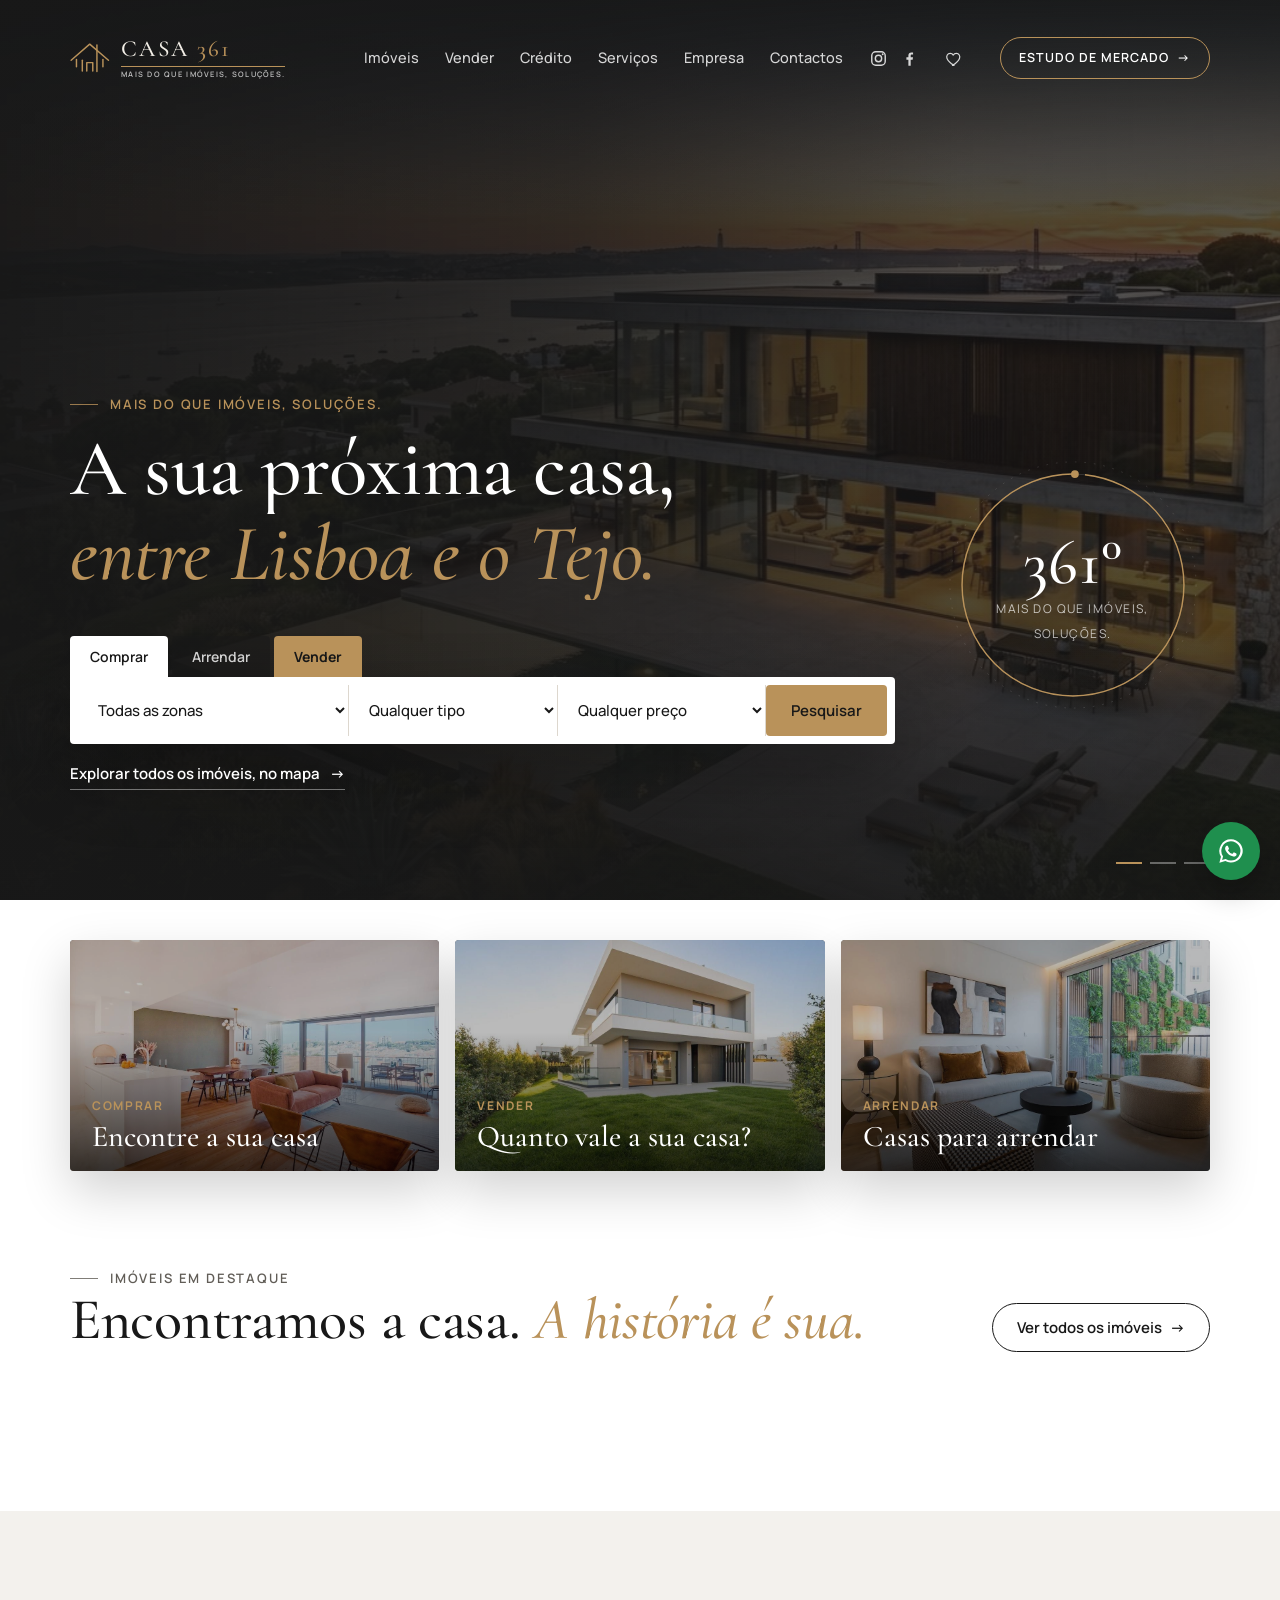
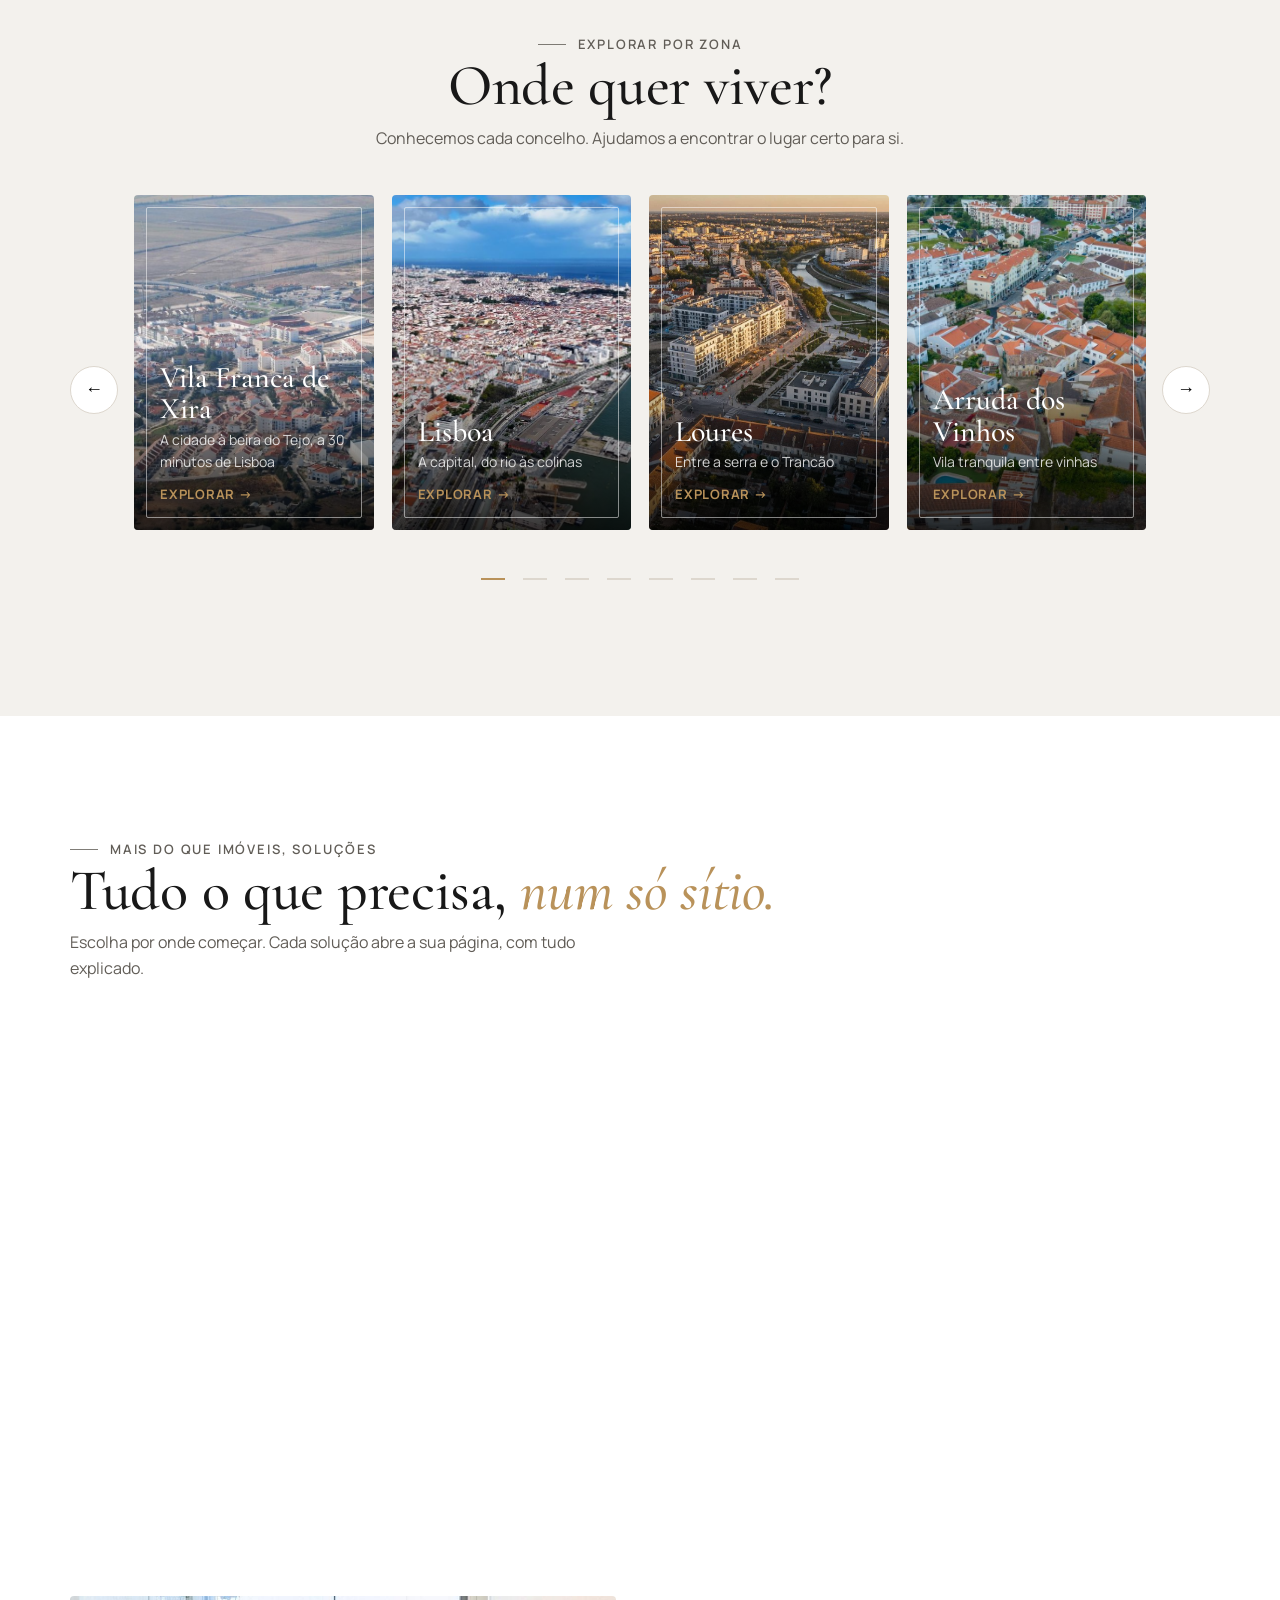
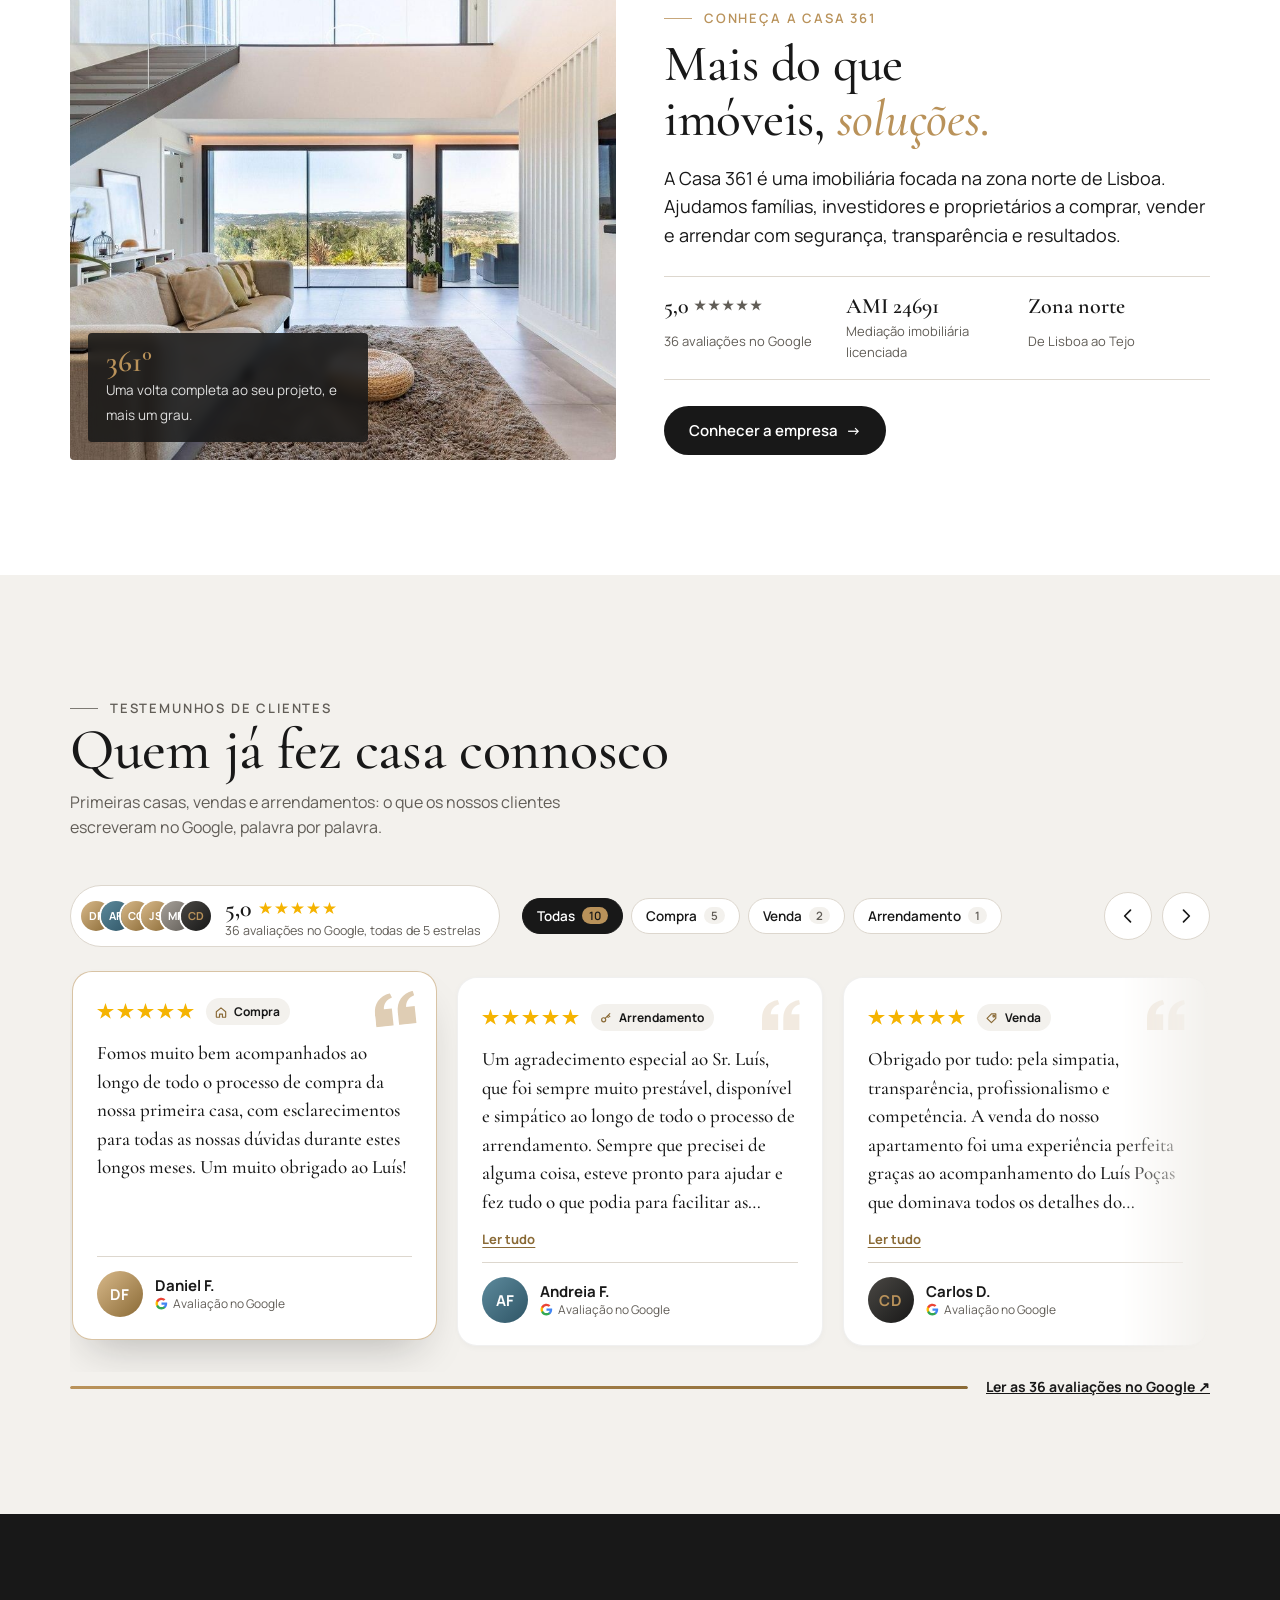
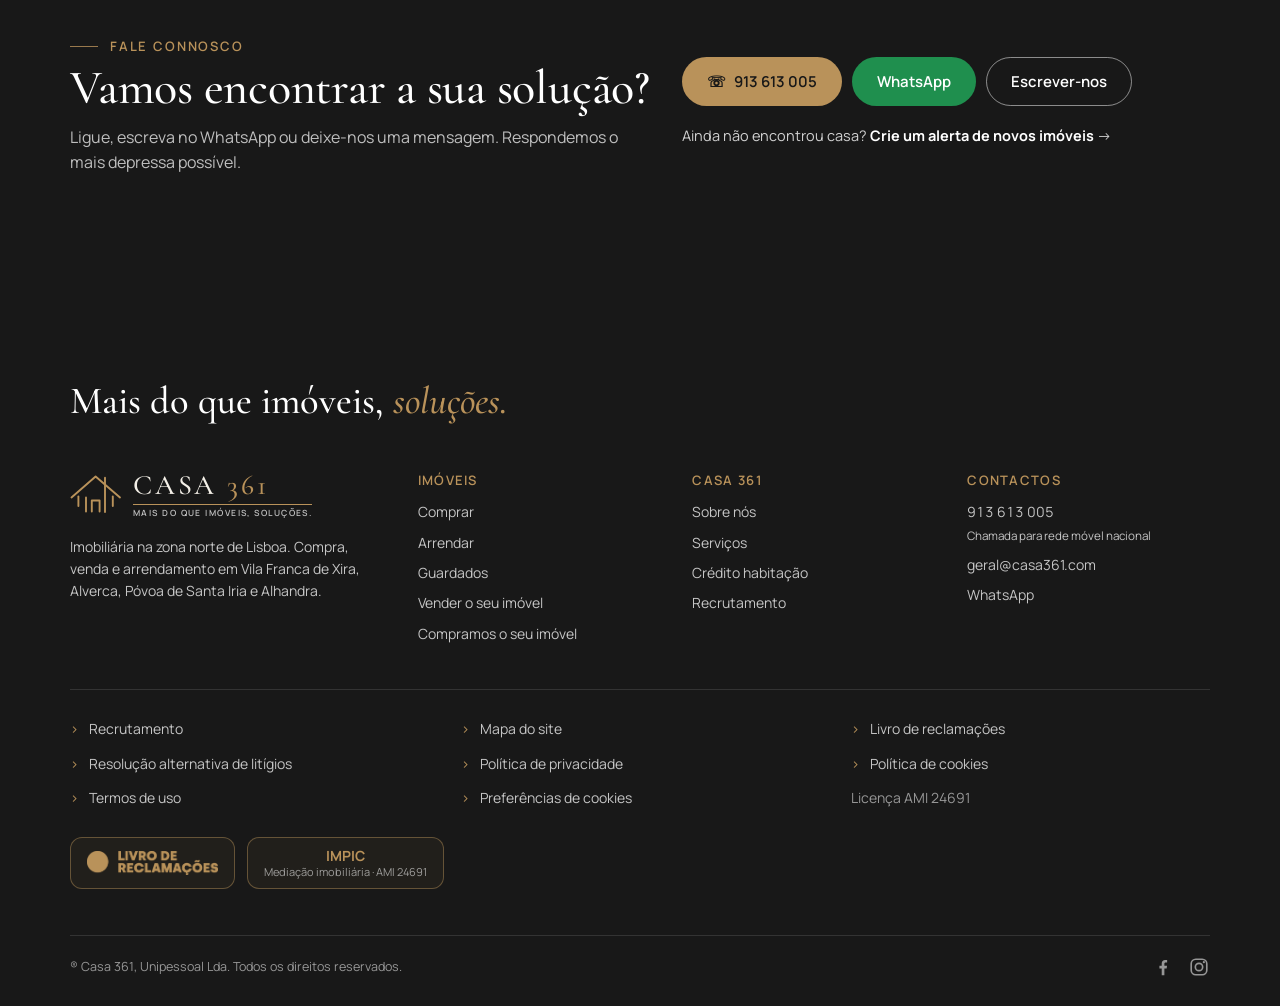
==== commit 77330539: "Casa 361 v6: Luís's brief and basic SEO - "Estudo de mercado gratuito" wording everywhere, header bu" ====
--- a/src/index.html
+++ b/src/index.html
@@ -3,9 +3,18 @@
 <head>
 <meta charset="utf-8">
 <meta name="viewport" content="width=device-width, initial-scale=1">
+<link rel="canonical" href="https://www.casa361.com/">
+<meta property="og:type" content="website">
+<meta property="og:site_name" content="Casa 361">
+<meta property="og:locale" content="pt_PT">
+<meta property="og:title" content="Casa 361 · Imobiliária em Vila Franca de Xira e zona norte de Lisboa">
+<meta property="og:description" content="Casa 361: comprar, vender e arrendar casa em Vila Franca de Xira, Alverca, Póvoa de Santa Iria e Alhandra. Estudo de mercado gratuito do seu imóvel. AMI 24691.">
+<meta property="og:image" content="https://www.casa361.com/img/hero-tejo.jpg">
+<meta name="twitter:card" content="summary_large_image">
+<meta property="og:url" content="https://www.casa361.com/">
+<script type="application/ld+json">{"@context": "https://schema.org", "@type": "RealEstateAgent", "name": "Casa 361", "legalName": "Casa 361, Unipessoal Lda", "slogan": "Mais do que imóveis, soluções.", "url": "https://www.casa361.com/", "image": "https://www.casa361.com/img/hero-tejo.jpg", "telephone": "+351913613005", "email": "geral@casa361.com", "address": {"@type": "PostalAddress", "streetAddress": "Rua Joaquim Luís Chico, 3", "postalCode": "2600-782", "addressLocality": "São João dos Montes", "addressRegion": "Vila Franca de Xira", "addressCountry": "PT"}, "geo": {"@type": "GeoCoordinates", "latitude": 38.9406836, "longitude": -9.0188828}, "hasMap": "https://www.google.com/maps?cid=11429435623754313206", "areaServed": ["Vila Franca de Xira", "Alverca do Ribatejo", "Póvoa de Santa Iria", "Alhandra", "São João dos Montes", "Castanheira do Ribatejo", "Lisboa"], "sameAs": ["https://www.facebook.com/Casa.361com", "https://www.instagram.com/casa.361com/"], "identifier": {"@type": "PropertyValue", "propertyID": "AMI", "value": "24691"}}</script>
 <title>Casa 361 · Imobiliária em Vila Franca de Xira e zona norte de Lisboa</title>
-<meta name="description" content="Casa 361: comprar, vender e arrendar casa em Vila Franca de Xira, Alverca, Póvoa de Santa Iria e Alhandra. Avaliação gratuita do seu imóvel. AMI 24691.">
-<meta name="robots" content="noindex">
+<meta name="description" content="Casa 361: comprar, vender e arrendar casa em Vila Franca de Xira, Alverca, Póvoa de Santa Iria e Alhandra. Estudo de mercado gratuito do seu imóvel. AMI 24691.">
 <link rel="preconnect" href="https://fonts.googleapis.com"><link rel="preconnect" href="https://fonts.gstatic.com" crossorigin>
 <link rel="stylesheet" href="https://fonts.googleapis.com/css2?family=Cormorant+Garamond:ital,wght@0,500;0,600;1,500&family=Manrope:wght@400;500;600;700&display=swap">
 <link rel="stylesheet" href="styles.css">
@@ -21,7 +30,7 @@
     <div class="wrap">
       <div>
         <p class="kicker">Mais do que imóveis, soluções.</p>
-        <h1><span class="ln"><span>Especialistas na</span></span><span class="ln"><span><em>zona norte de Lisboa.</em></span></span></h1>
+        <h1><span class="ln"><span>A sua próxima casa,</span></span><span class="ln"><span><em>entre Lisboa e o Tejo.</em></span></span></h1>
         <div class="hsearch">
           <div class="tabs" role="tablist" aria-label="O que procura">
             <button type="button" role="tab" aria-selected="true" data-deal="venda">Comprar</button>
@@ -68,7 +77,7 @@
         <div><p class="kicker">Imóveis em destaque</p><h2>Encontramos a casa. <em class="gold-i">A história é sua.</em></h2></div>
         <a class="btn btn-line" href="imoveis.html">Ver todos os imóveis <span class="arr" aria-hidden="true">→</span></a>
       </div>
-      <div class="mq reveal" style="margin-bottom:28px"><b>Ligação ao CRM</b>Estes imóveis vêm da conta UrbanFocus no CRM Autisync, sozinhos. Preço novo, fotografias, reservado ou vendido: altera no CRM e aparece aqui no máximo 10 minutos depois.</div>
+      <div class="mq reveal" style="margin-bottom:28px"><b>Ligação ao CRM</b>Estes imóveis vêm automaticamente da conta UrbanFocus no CRM Autisync. Preço novo, fotografias, reservado ou vendido: altera no CRM e aparece aqui no máximo 10 minutos depois.</div>
       <div class="grid" id="featured"></div>
     </div>
   </section>
@@ -94,7 +103,7 @@
     <div class="wrap">
       <div class="sec-head reveal"><div><p class="kicker">Mais do que imóveis, soluções</p><h2>Tudo o que precisa, <em class="gold-i">num só sítio.</em></h2><p>Escolha por onde começar. Cada solução abre a sua página, com tudo explicado.</p></div></div>
       <div class="sol reveal">
-        <a class="sol-card" href="vender.html"><img loading="lazy" src="img/casa-moradia.jpg" alt=""><span class="sol-t"><small>Simulador de valor</small><b>Quanto vale a sua casa?</b><em>Avaliação gratuita <span aria-hidden="true">→</span></em></span></a>
+        <a class="sol-card" href="vender.html"><img loading="lazy" src="img/casa-moradia.jpg" alt=""><span class="sol-t"><small>Estudo de mercado gratuito</small><b>Quanto vale a sua casa?</b><em>Pedir estudo de mercado <span aria-hidden="true">→</span></em></span></a>
         <a class="sol-card" href="credito.html"><img loading="lazy" src="img/casa-sala.jpg" alt=""><span class="sol-t"><small>Simulador de crédito</small><b>Quanto vai pagar por mês?</b><em>Simular a prestação <span aria-hidden="true">→</span></em></span></a>
         <a class="sol-card gold" href="credito.html#jovem"><span class="sol-t"><small>Até aos 35 anos</small><b>A primeira casa ficou mais fácil</b><span class="sol-pts"><span>0 € de IMT e Imposto do Selo</span><span>Até 100% de financiamento</span><span>Prazo até 40 anos</span></span><em>Saber se tenho direito <span aria-hidden="true">→</span></em></span></a>
         <a class="sol-card" href="vender.html#rapida"><img loading="lazy" src="img/casa-predio.jpg" alt=""><span class="sol-t"><small>Venda já o seu imóvel</small><b>Precisa de vender depressa?</b><em>Proposta da UrbanFocus <span aria-hidden="true">→</span></em></span></a>
@@ -201,7 +210,9 @@
 
     // 4 · Concelhos: carrossel que roda sozinho (pára com o rato ou o dedo em cima).
     var count = {}; L.forEach(function (l) { if (l.county) count[l.county] = (count[l.county] || 0) + 1; });
-    var tiles = C361_CONCELHOS.map(function (z) {
+    // Do concelho com mais imóveis para o que tem menos (pedido do Luís); empate = ordem da lista.
+    var ordered = C361_CONCELHOS.map(function (z, i) { return [z, i]; }).sort(function (a, b) { return ((count[b[0][0]] || 0) - (count[a[0][0]] || 0)) || (a[1] - b[1]); }).map(function (x) { return x[0]; });
+    var tiles = ordered.map(function (z) {
       var n = count[z[0]] || 0;
       return '<a class="ztile" href="imoveis.html?concelho=' + encodeURIComponent(z[0]) + '"><img loading="lazy" src="' + e(z[1]) + '" alt=""><span class="zt"><b>' + e(z[0]) + '</b><small>' + e(z[2]) + '</small><em>' + (n ? (n === 1 ? '1 imóvel' : n + ' imóveis') : 'Explorar') + ' <span aria-hidden="true">→</span></em></span></a>';
     });
--- a/src/styles.css
+++ b/src/styles.css
@@ -1395,3 +1395,17 @@
 .pnote .ico { width: 22px; height: 22px; color: var(--gold-deep); margin-top: 2px; }
 .pnote p { margin: 0; font-weight: 600; }
 .kick-star { color: var(--gold-deep); }
+
+/* ── Identidade (pedido do Luís, 9/11) ─────────────────────────────────
+   Números alinhados em todo o site: a letra dos títulos (Cormorant) usa por
+   defeito números "antigos", que sobem e descem como minúsculas e não batem
+   com o 361 do logótipo. "lnum" junta-se ao tnum onde houver colunas. */
+html { font-feature-settings: "lnum" 1; }
+.ring .deg strong { letter-spacing: .01em; }
+/* Botão do topo: Estudo de mercado (no lugar do telefone; o telefone fica no menu, no rodapé e no WhatsApp) */
+.call.call-em { text-transform: uppercase; letter-spacing: .08em; font-size: 12.5px; padding: 10px 18px; }
+.call.call-em span { display: inline-block; transition: transform .25s; }
+.call.call-em:hover span { transform: translateX(3px); }
+/* Vender com destaque no primeiro ecrã (pedido do Luís) */
+.hsearch .tabs a[href="vender.html"] { background: var(--gold); color: var(--ink); font-weight: 700; }
+.hsearch .tabs a[href="vender.html"]:hover { background: #c9a46c; }
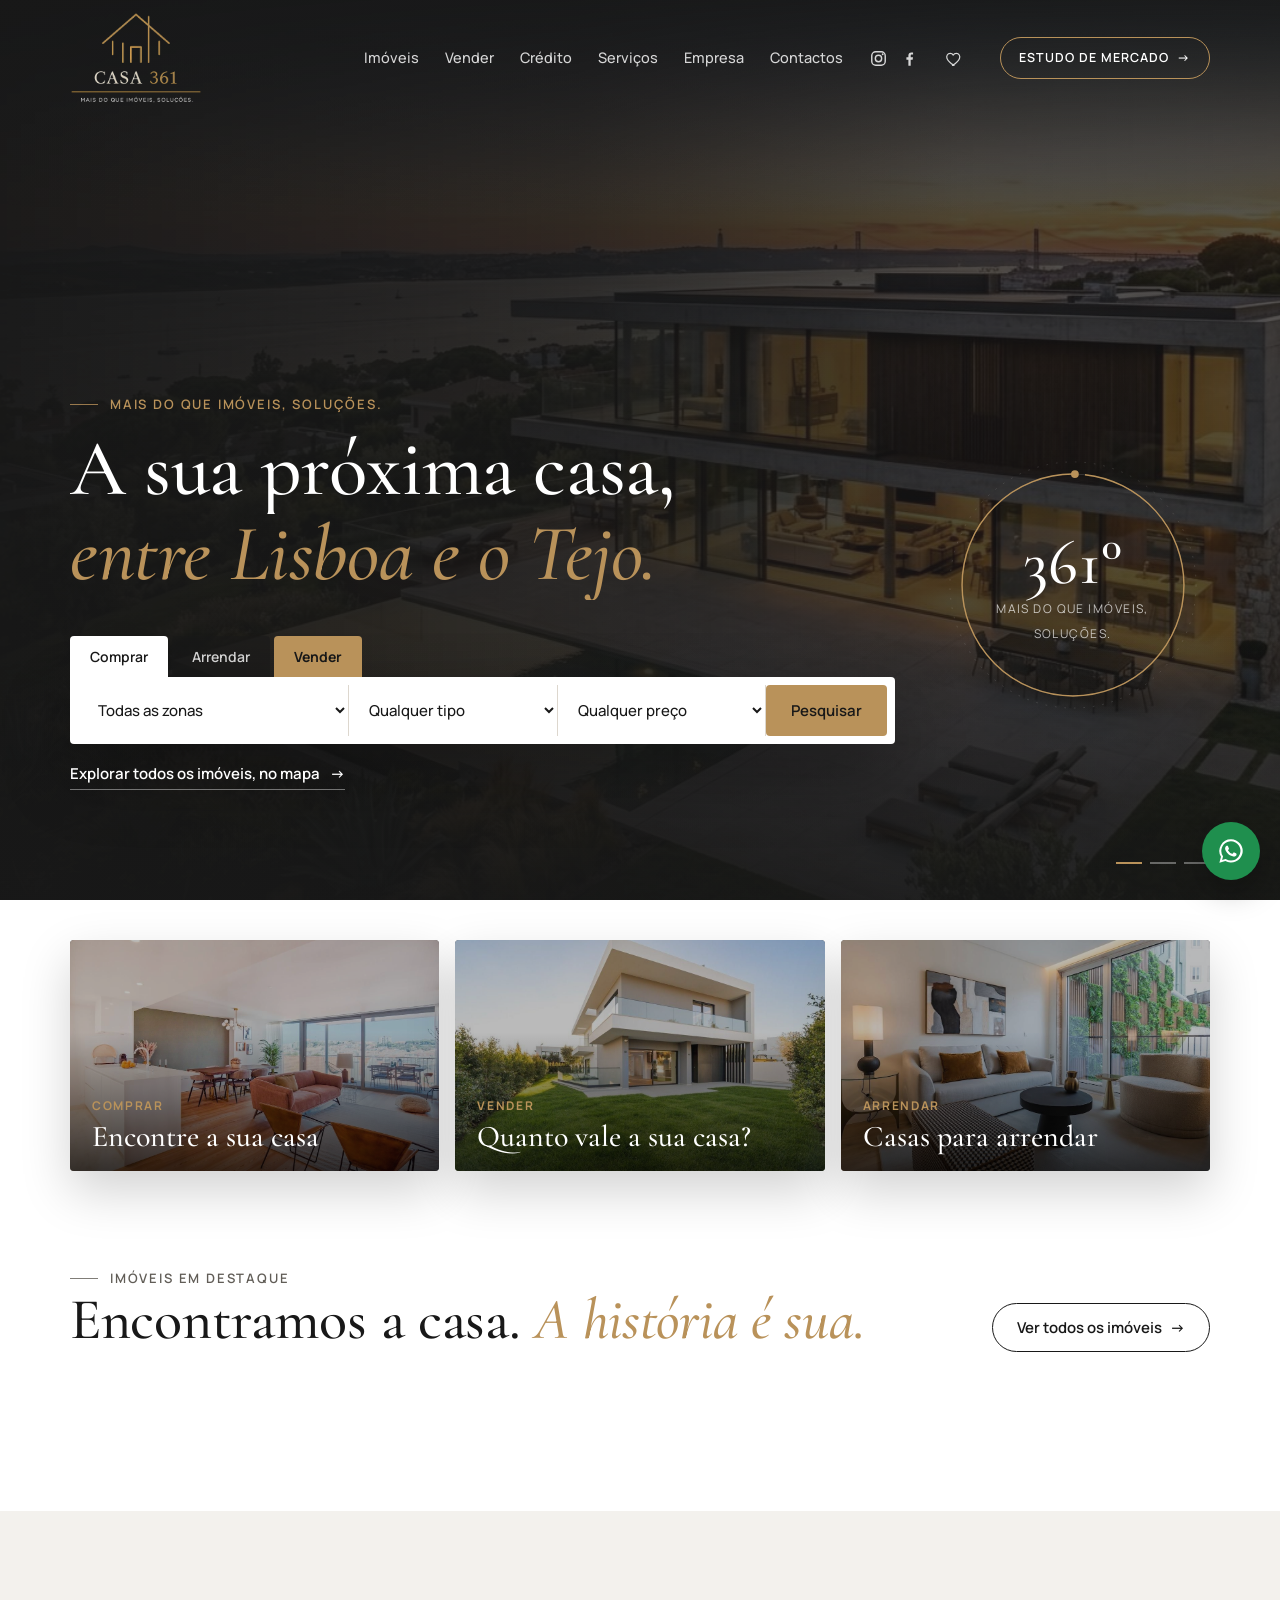
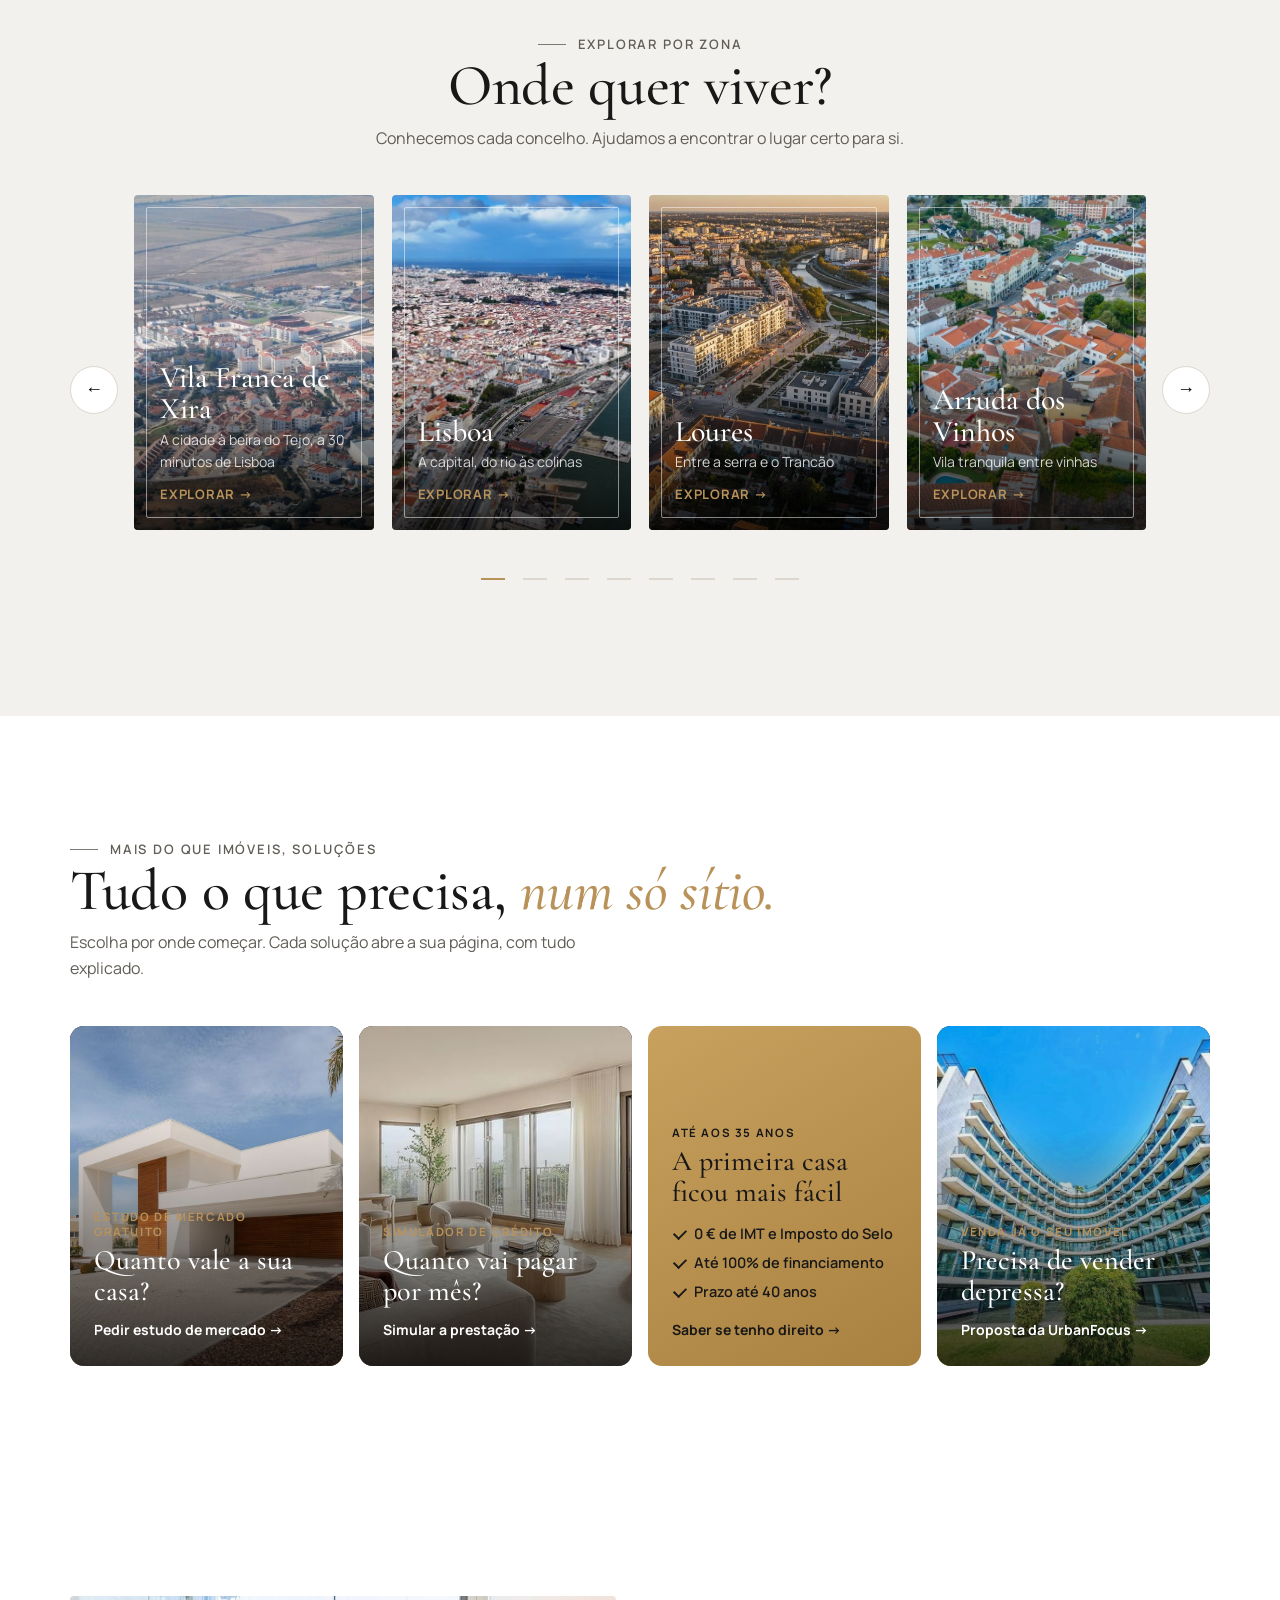
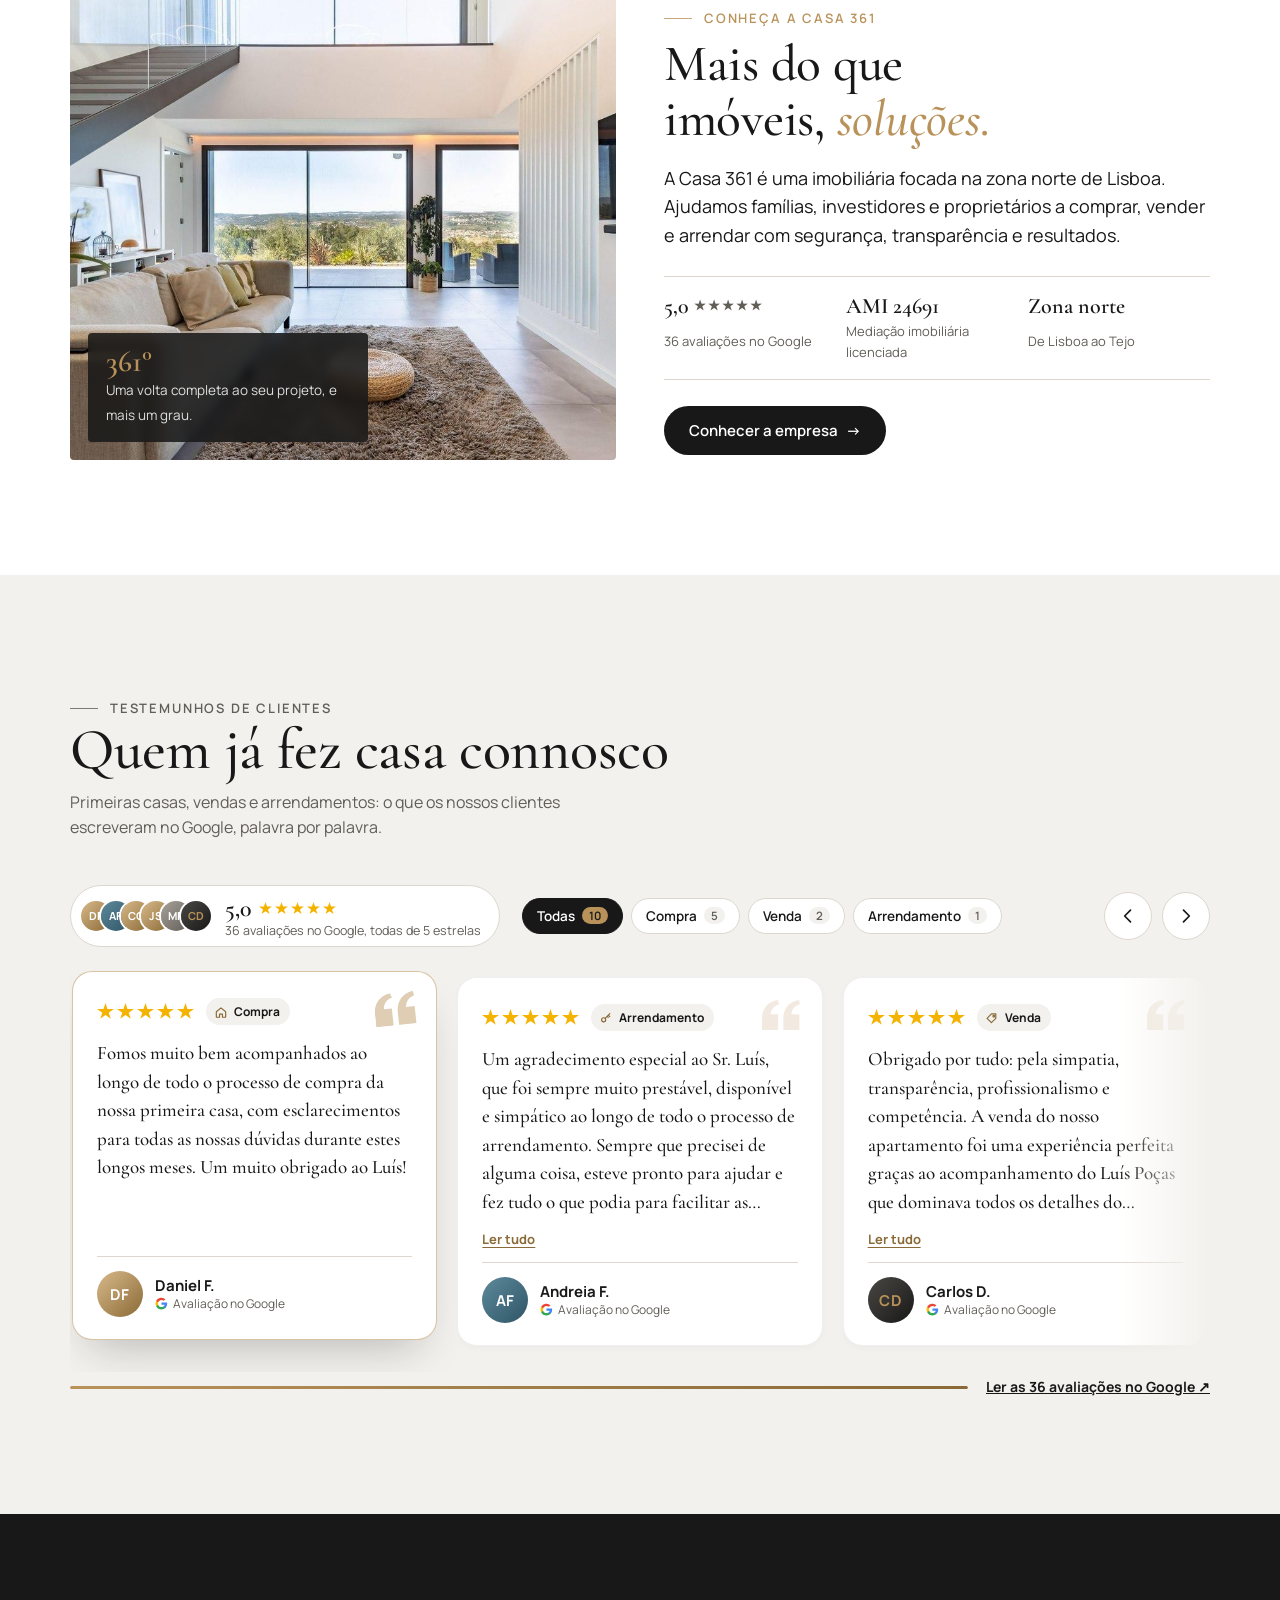
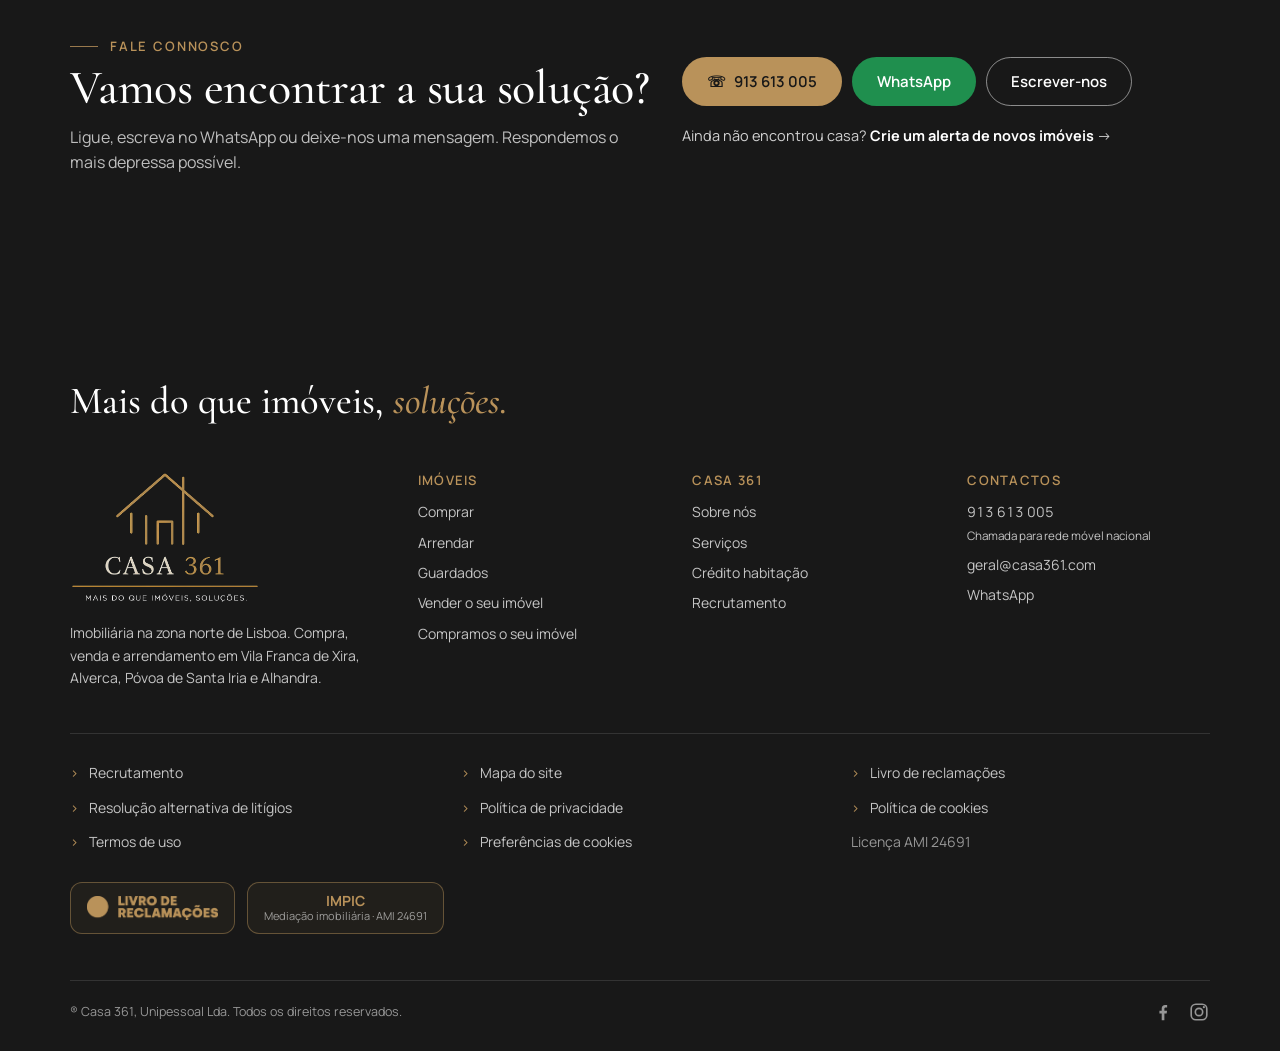
==== commit d5683140: "Casa 361: the original logo, from Luís's PSD - Header and footer use the original lockup (house, CAS" ====
--- a/src/index.html
+++ b/src/index.html
@@ -3,6 +3,8 @@
 <head>
 <meta charset="utf-8">
 <meta name="viewport" content="width=device-width, initial-scale=1">
+<link rel="icon" type="image/png" href="img/favicon-48.png">
+<link rel="apple-touch-icon" href="img/apple-touch-icon.png">
 <link rel="canonical" href="https://www.casa361.com/">
 <meta property="og:type" content="website">
 <meta property="og:site_name" content="Casa 361">
@@ -12,7 +14,7 @@
 <meta property="og:image" content="https://www.casa361.com/img/hero-tejo.jpg">
 <meta name="twitter:card" content="summary_large_image">
 <meta property="og:url" content="https://www.casa361.com/">
-<script type="application/ld+json">{"@context": "https://schema.org", "@type": "RealEstateAgent", "name": "Casa 361", "legalName": "Casa 361, Unipessoal Lda", "slogan": "Mais do que imóveis, soluções.", "url": "https://www.casa361.com/", "image": "https://www.casa361.com/img/hero-tejo.jpg", "telephone": "+351913613005", "email": "geral@casa361.com", "address": {"@type": "PostalAddress", "streetAddress": "Rua Joaquim Luís Chico, 3", "postalCode": "2600-782", "addressLocality": "São João dos Montes", "addressRegion": "Vila Franca de Xira", "addressCountry": "PT"}, "geo": {"@type": "GeoCoordinates", "latitude": 38.9406836, "longitude": -9.0188828}, "hasMap": "https://www.google.com/maps?cid=11429435623754313206", "areaServed": ["Vila Franca de Xira", "Alverca do Ribatejo", "Póvoa de Santa Iria", "Alhandra", "São João dos Montes", "Castanheira do Ribatejo", "Lisboa"], "sameAs": ["https://www.facebook.com/Casa.361com", "https://www.instagram.com/casa.361com/"], "identifier": {"@type": "PropertyValue", "propertyID": "AMI", "value": "24691"}}</script>
+<script type="application/ld+json">{"@context": "https://schema.org", "@type": "RealEstateAgent", "name": "Casa 361", "legalName": "Casa 361, Unipessoal Lda", "slogan": "Mais do que imóveis, soluções.", "url": "https://www.casa361.com/", "image": "https://www.casa361.com/img/hero-tejo.jpg", "logo": "https://www.casa361.com/img/icon-512.png", "telephone": "+351913613005", "email": "geral@casa361.com", "address": {"@type": "PostalAddress", "streetAddress": "Rua Joaquim Luís Chico, 3", "postalCode": "2600-782", "addressLocality": "São João dos Montes", "addressRegion": "Vila Franca de Xira", "addressCountry": "PT"}, "geo": {"@type": "GeoCoordinates", "latitude": 38.9406836, "longitude": -9.0188828}, "hasMap": "https://www.google.com/maps?cid=11429435623754313206", "areaServed": ["Vila Franca de Xira", "Alverca do Ribatejo", "Póvoa de Santa Iria", "Alhandra", "São João dos Montes", "Castanheira do Ribatejo", "Lisboa"], "sameAs": ["https://www.facebook.com/Casa.361com", "https://www.instagram.com/casa.361com/"], "identifier": {"@type": "PropertyValue", "propertyID": "AMI", "value": "24691"}}</script>
 <title>Casa 361 · Imobiliária em Vila Franca de Xira e zona norte de Lisboa</title>
 <meta name="description" content="Casa 361: comprar, vender e arrendar casa em Vila Franca de Xira, Alverca, Póvoa de Santa Iria e Alhandra. Estudo de mercado gratuito do seu imóvel. AMI 24691.">
 <link rel="preconnect" href="https://fonts.googleapis.com"><link rel="preconnect" href="https://fonts.gstatic.com" crossorigin>
--- a/src/styles.css
+++ b/src/styles.css
@@ -1409,3 +1409,10 @@
 /* Vender com destaque no primeiro ecrã (pedido do Luís) */
 .hsearch .tabs a[href="vender.html"] { background: var(--gold); color: var(--ink); font-weight: 700; }
 .hsearch .tabs a[href="vender.html"]:hover { background: #c9a46c; }
+
+/* ── Logótipo original (do PSD da Casa 361), recortado com fundo transparente ── */
+.logo { display: block; width: 132px; margin: 0 28px 0 0; aspect-ratio: auto; overflow: visible; transition: width .35s ease; }
+.logo img { display: block; width: 100%; height: auto; }
+.top.scrolled .logo { width: 104px; }
+@media (max-width: 920px) { .logo { width: 108px; margin: 0; } .top.scrolled .logo { width: 88px; } }
+.foot-logo { width: 190px; margin: 0 0 18px; }
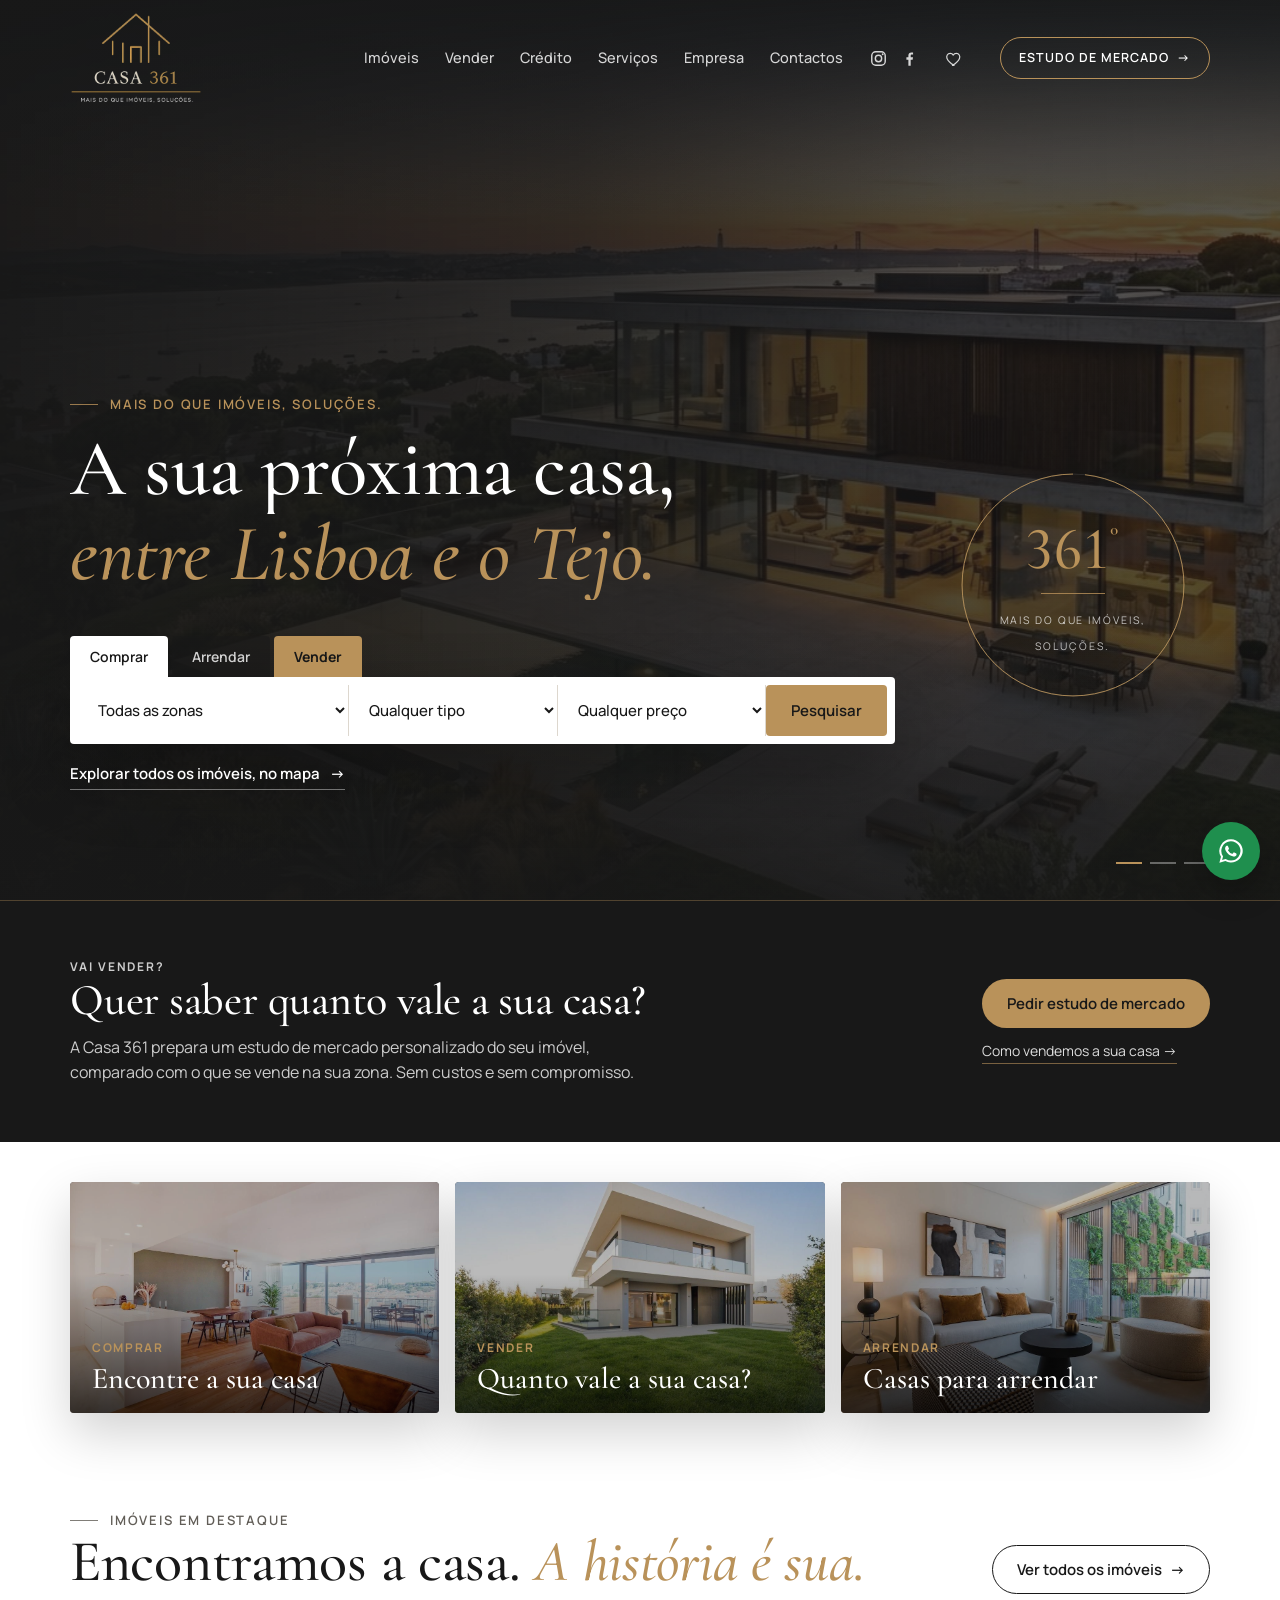
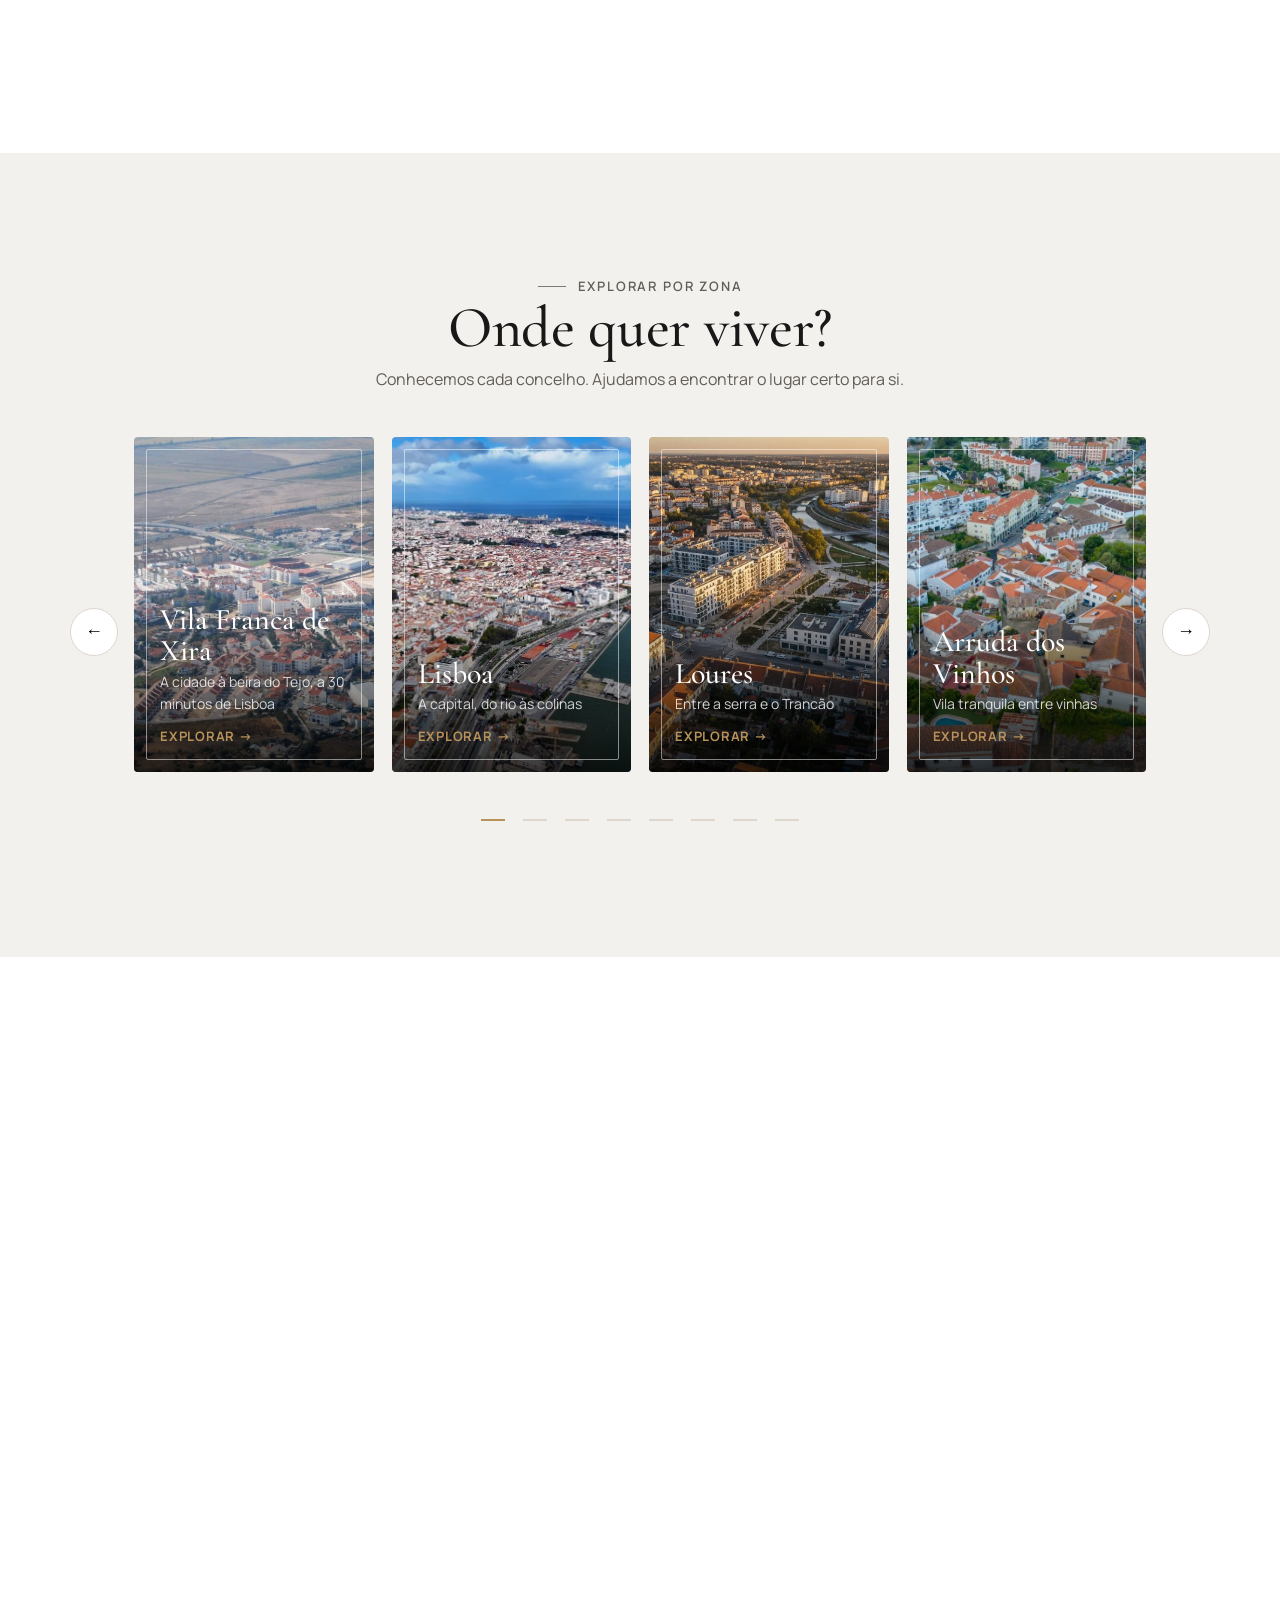
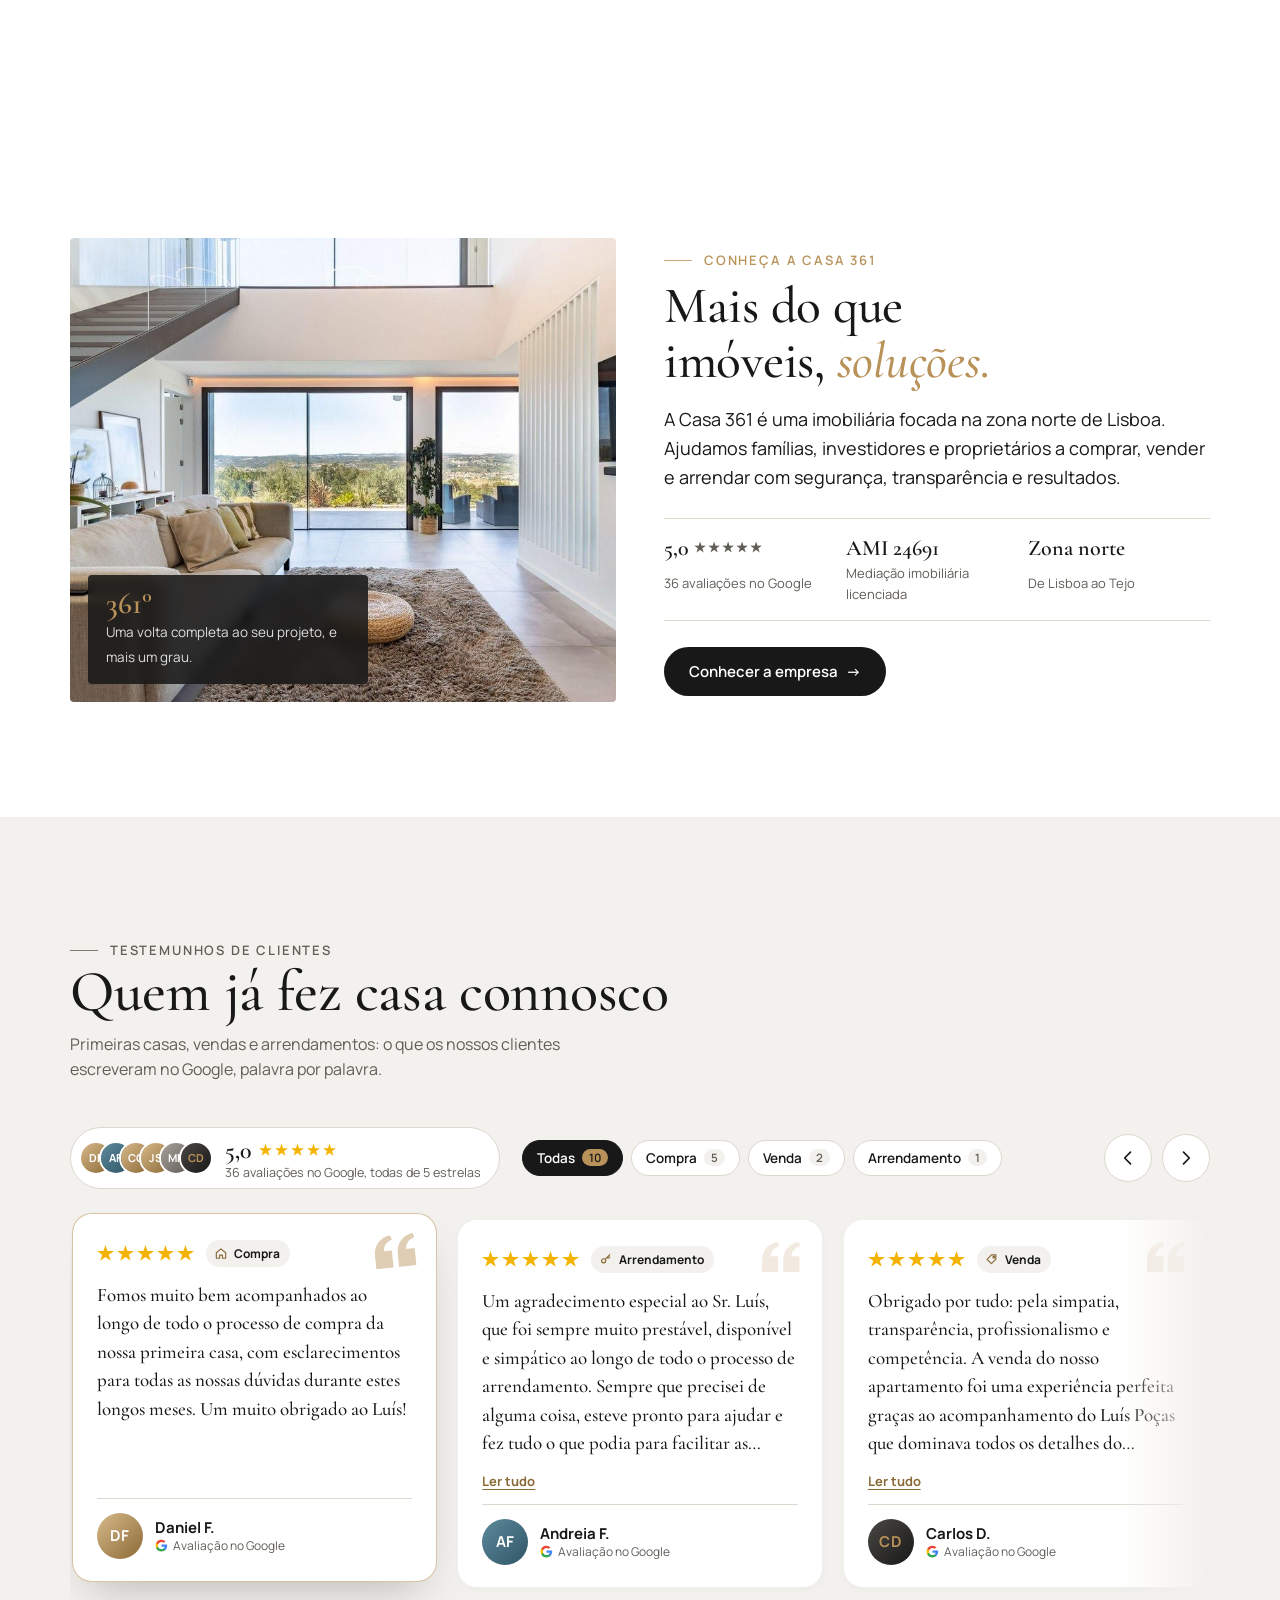
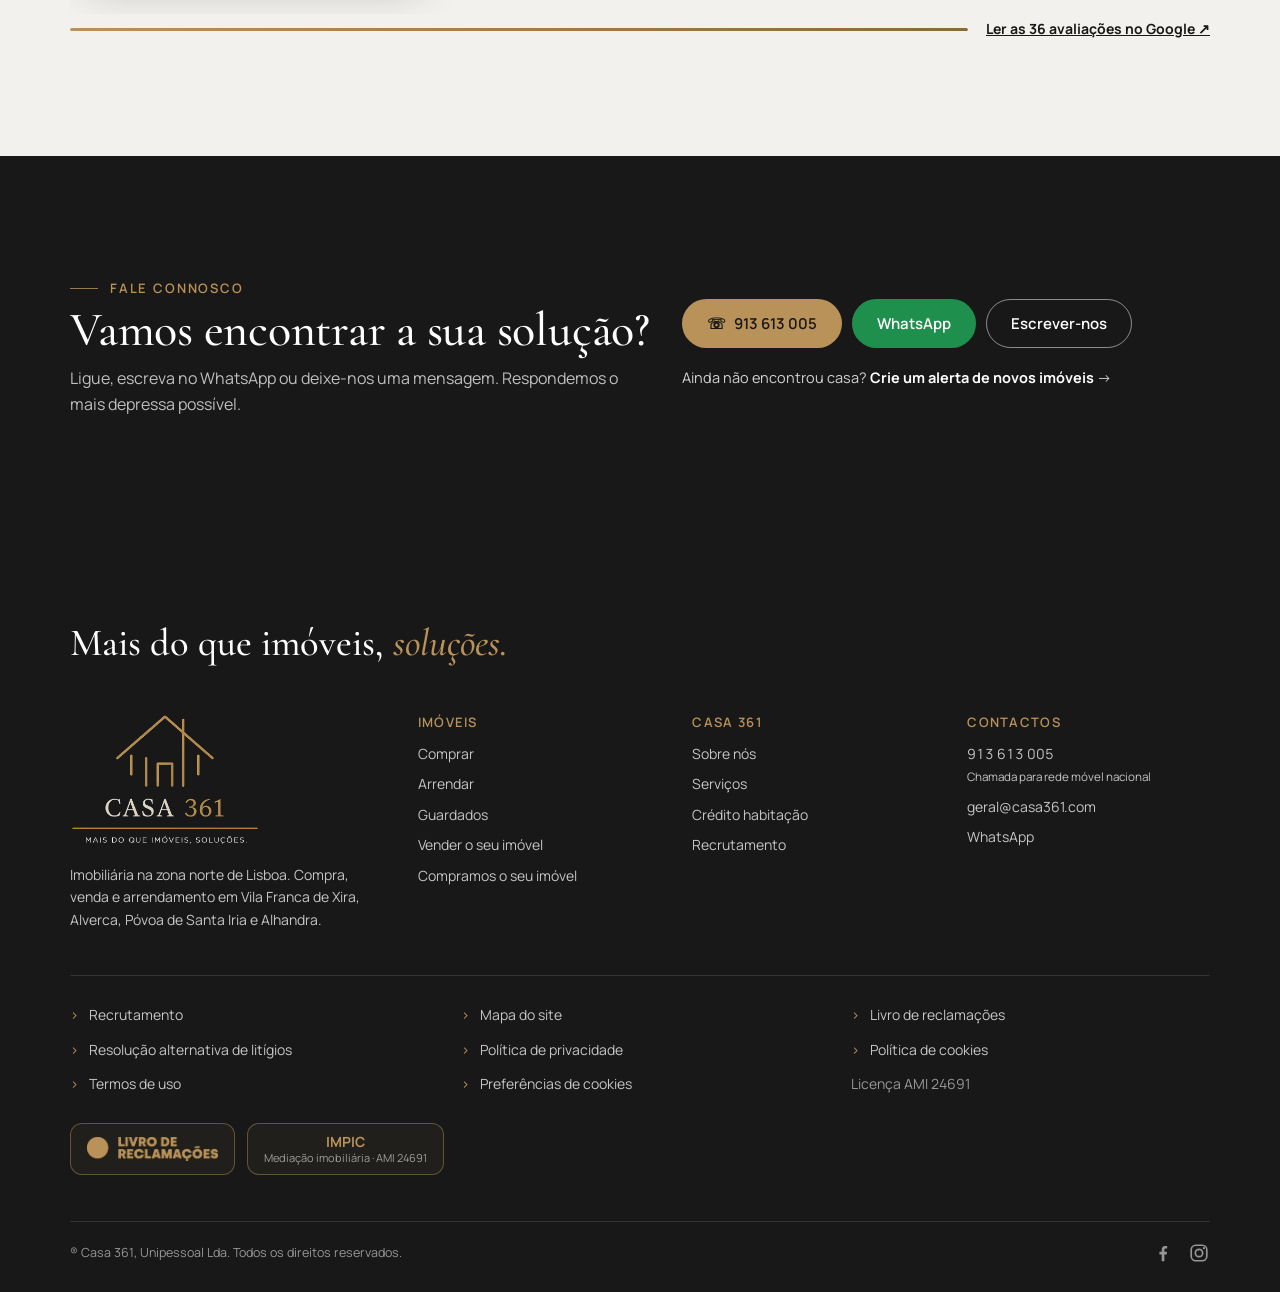
==== commit 28d74255: "Casa 361 v7: "Quer saber quanto vale a sua casa?" right after the hero, 361° like the logo - A dark " ====
--- a/src/index.html
+++ b/src/index.html
@@ -54,15 +54,28 @@
       </div>
       <div class="ring" aria-hidden="true">
         <svg viewBox="0 0 300 300">
-          <g class="orbit"><circle cx="150" cy="150" r="142" fill="none" stroke="rgba(255,255,255,.14)" stroke-width="1" stroke-dasharray="2 9"/></g>
-          <circle cx="150" cy="150" r="128" fill="none" stroke="rgba(255,255,255,.16)" stroke-width="1"/>
-          <circle class="draw" cx="150" cy="150" r="128" fill="none" stroke="#b9925a" stroke-width="1.6" transform="rotate(-90 150 150)"/>
-          <circle class="dot" cx="152.2" cy="22" r="4.5" fill="#b9925a"/>
+          <circle cx="150" cy="150" r="128" fill="none" stroke="rgba(255,255,255,.12)" stroke-width="1"/>
+          <circle class="draw" cx="150" cy="150" r="128" fill="none" stroke="#b9925a" stroke-width="1" transform="rotate(-90 150 150)"/>
         </svg>
-        <div class="deg"><div><strong>361°</strong><span>Mais do que imóveis,<br>soluções.</span></div></div>
+        <div class="deg"><div><strong>361<sup>°</sup></strong><i class="deg-rule"></i><span>Mais do que imóveis,<br>soluções.</span></div></div>
       </div>
     </div>
     <div class="slide-dots" id="dots" aria-hidden="true"></div>
+  </section>
+
+  <!-- 1b · Destaque à venda: o estudo de mercado gratuito, logo a seguir à entrada -->
+  <section class="valuebar" aria-labelledby="vb-t">
+    <div class="wrap valuebar-in">
+      <div class="vb-copy">
+        <p class="vb-kicker">Vai vender?</p>
+        <h2 id="vb-t">Quer saber quanto vale a sua casa?</h2>
+        <p>A Casa 361 prepara um estudo de mercado personalizado do seu imóvel, comparado com o que se vende na sua zona. Sem custos e sem compromisso.</p>
+      </div>
+      <div class="vb-cta">
+        <a class="btn btn-gold" href="vender.html#avaliacao">Pedir estudo de mercado</a>
+        <a class="vb-alt" href="vender.html">Como vendemos a sua casa <span aria-hidden="true">→</span></a>
+      </div>
+    </div>
   </section>
 
   <!-- 2 · Comprar, Vender e Arrendar (imagens fixas, não de imóveis à venda) -->
--- a/src/styles.css
+++ b/src/styles.css
@@ -1416,3 +1416,25 @@
 .top.scrolled .logo { width: 104px; }
 @media (max-width: 920px) { .logo { width: 108px; margin: 0; } .top.scrolled .logo { width: 88px; } }
 .foot-logo { width: 190px; margin: 0 0 18px; }
+
+/* ── 361° no herói: como no logótipo, sem órbita nem ponto a girar ───── */
+.ring .orbit, .ring .dot { display: none; }
+.ring .deg strong { font: 500 60px/1 var(--serif); color: var(--gold); letter-spacing: .02em; font-feature-settings: "lnum" 1; }
+.ring .deg strong sup { font-size: .42em; vertical-align: .95em; margin-left: .04em; }
+.ring .deg .deg-rule { display: block; width: 64px; height: 1px; background: var(--gold); margin: 14px auto 12px; opacity: .8; }
+.ring .deg span { font-size: 10.5px; letter-spacing: .18em; color: rgba(255,255,255,.72); }
+
+/* ── Destaque "Quer saber quanto vale a sua casa?" a seguir à entrada ─── */
+.valuebar { background: var(--ink); color: #fff; border-top: 1px solid rgba(185,146,90,.35); }
+.valuebar-in { display: grid; grid-template-columns: minmax(0, 1fr) auto; gap: 28px 48px; align-items: center; padding-block: clamp(36px, 5vw, 56px); }
+.vb-kicker { margin: 0 0 6px; color: var(--gold); font-size: 12px; font-weight: 700; letter-spacing: .16em; text-transform: uppercase; }
+.valuebar h2 { margin: 0 0 10px; font: 500 clamp(30px, 3.6vw, 44px)/1.1 var(--serif); color: #fff; text-wrap: balance; }
+.valuebar p { margin: 0; max-width: 60ch; color: rgba(255,255,255,.78); }
+.vb-cta { display: grid; gap: 12px; justify-items: start; }
+.vb-cta .btn { white-space: nowrap; }
+.vb-alt { color: rgba(255,255,255,.85); font-size: 14px; text-decoration: none; border-bottom: 1px solid rgba(185,146,90,.6); }
+.vb-alt:hover { color: #fff; border-bottom-color: var(--gold); }
+@media (max-width: 760px) { .valuebar-in { grid-template-columns: 1fr; } }
+/* As portas deixam de subir sobre a fotografia: o destaque fica entre as duas. */
+.valuebar + .doors { margin-top: 40px; }
+
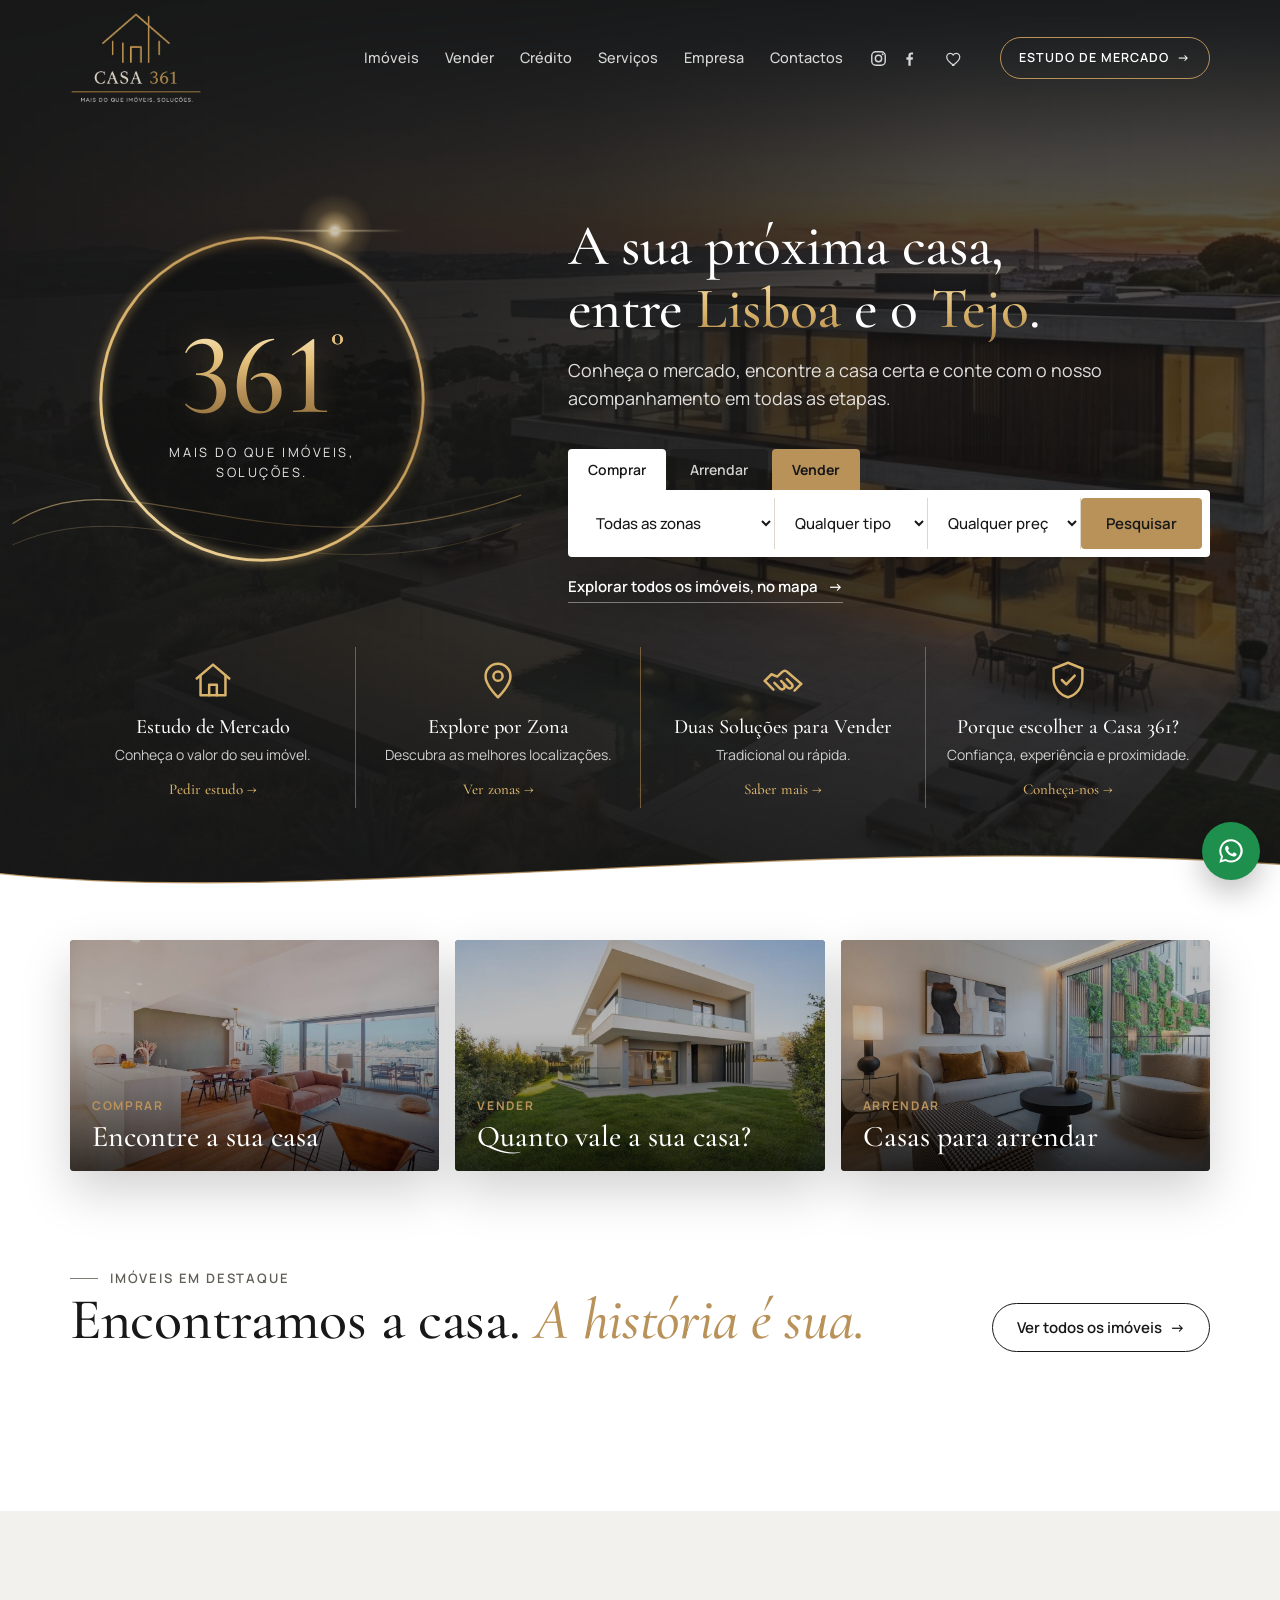
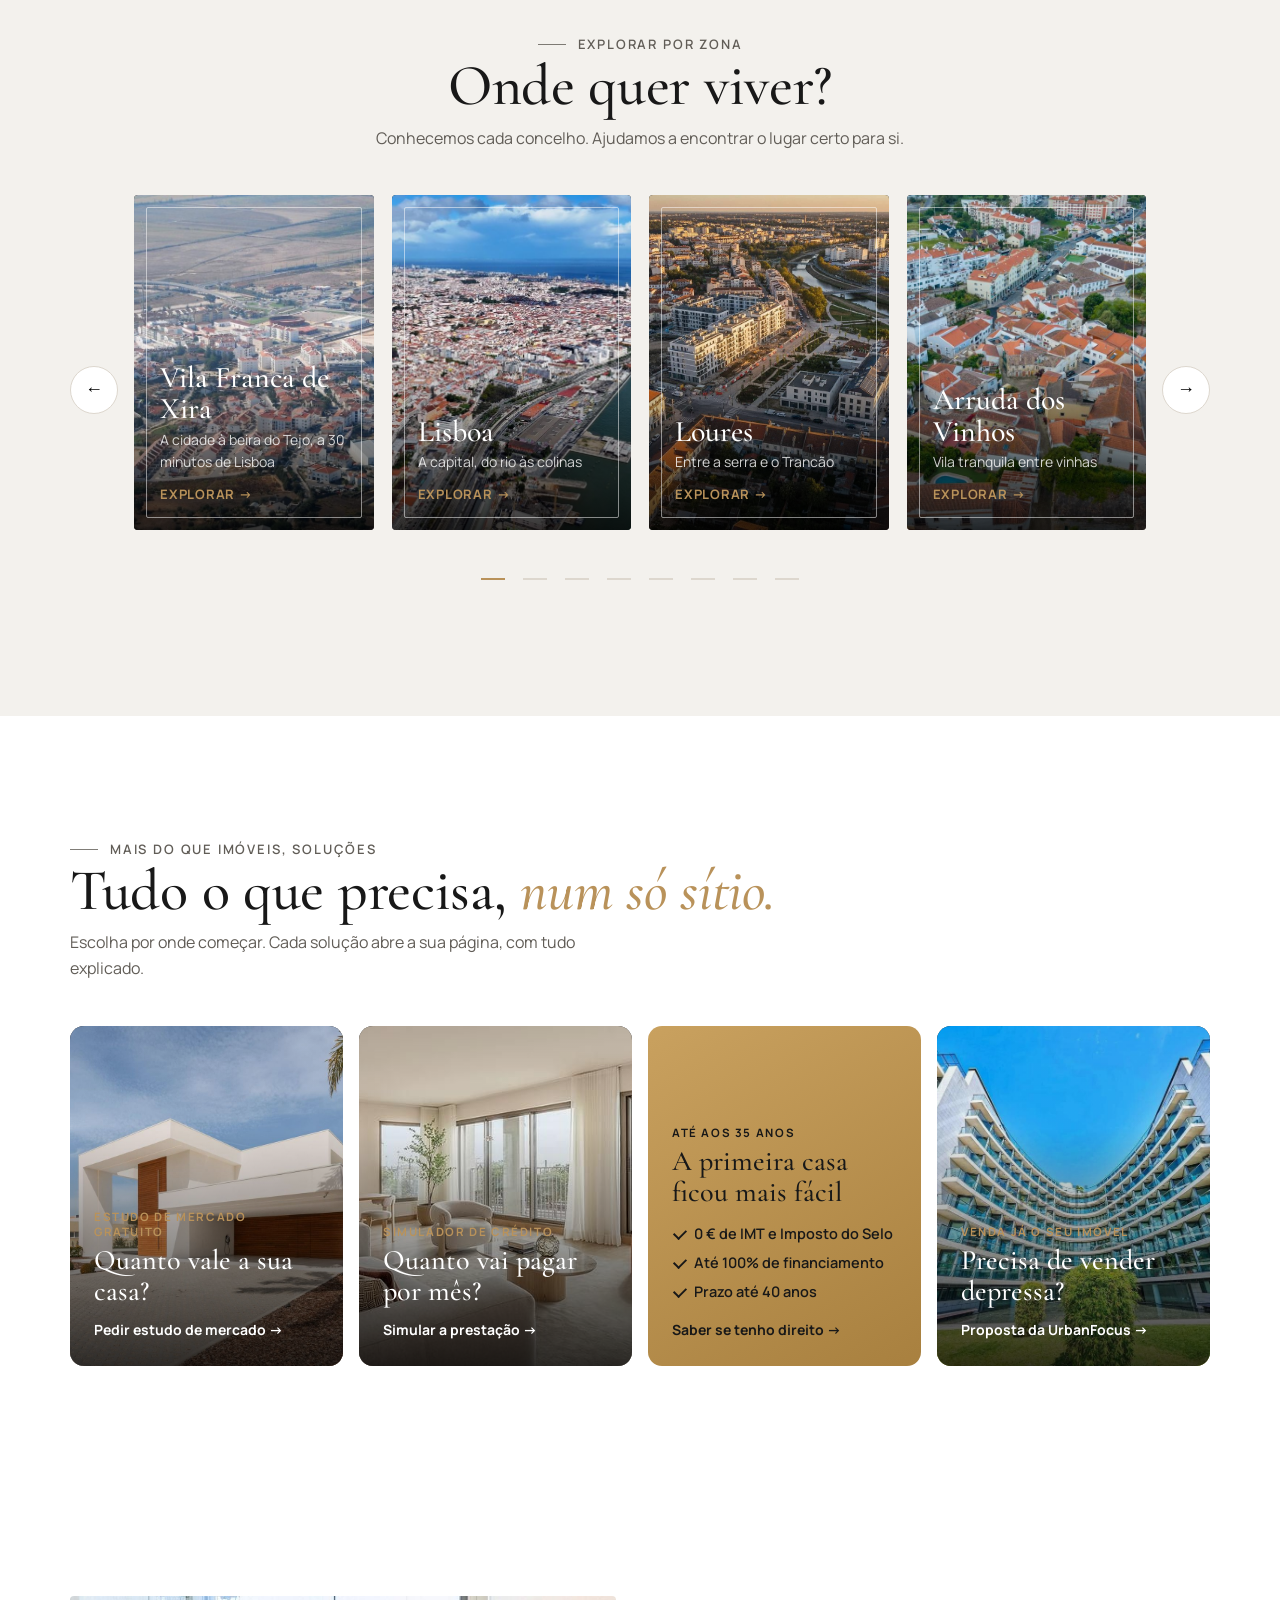
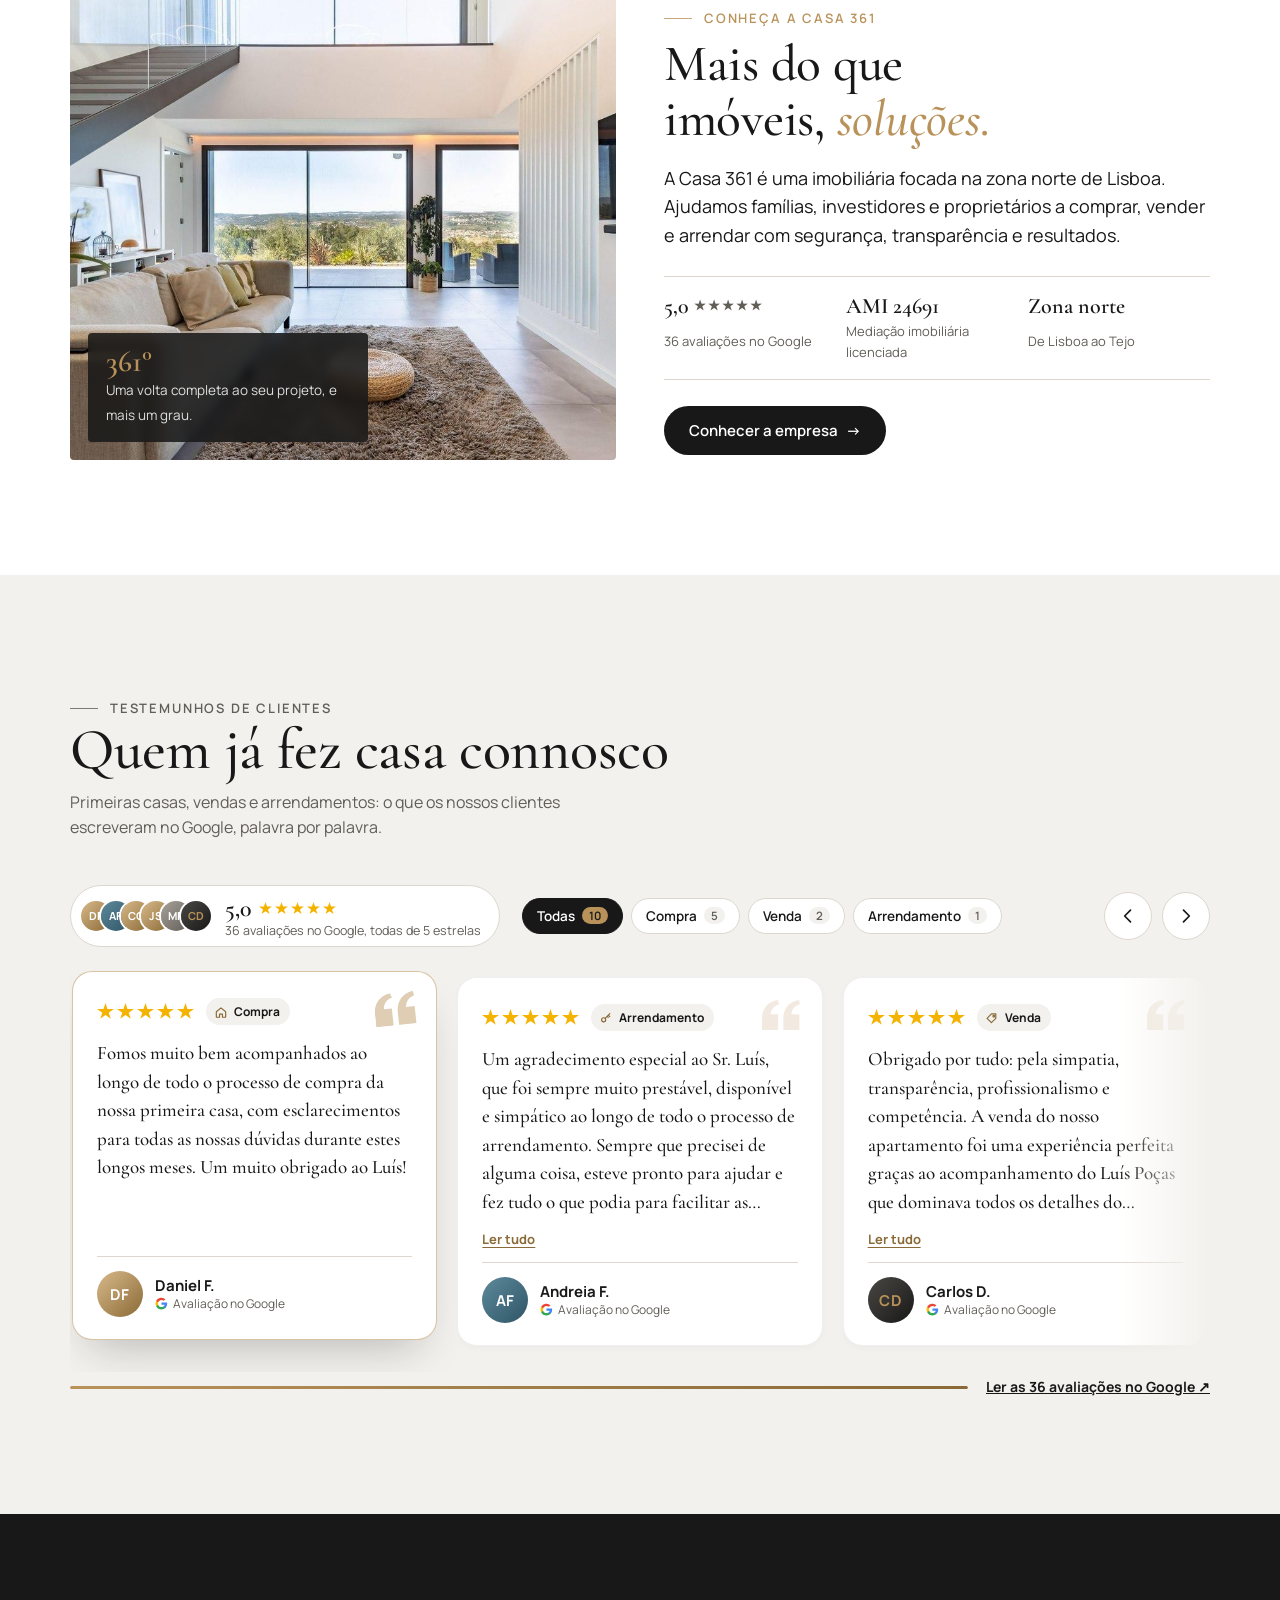
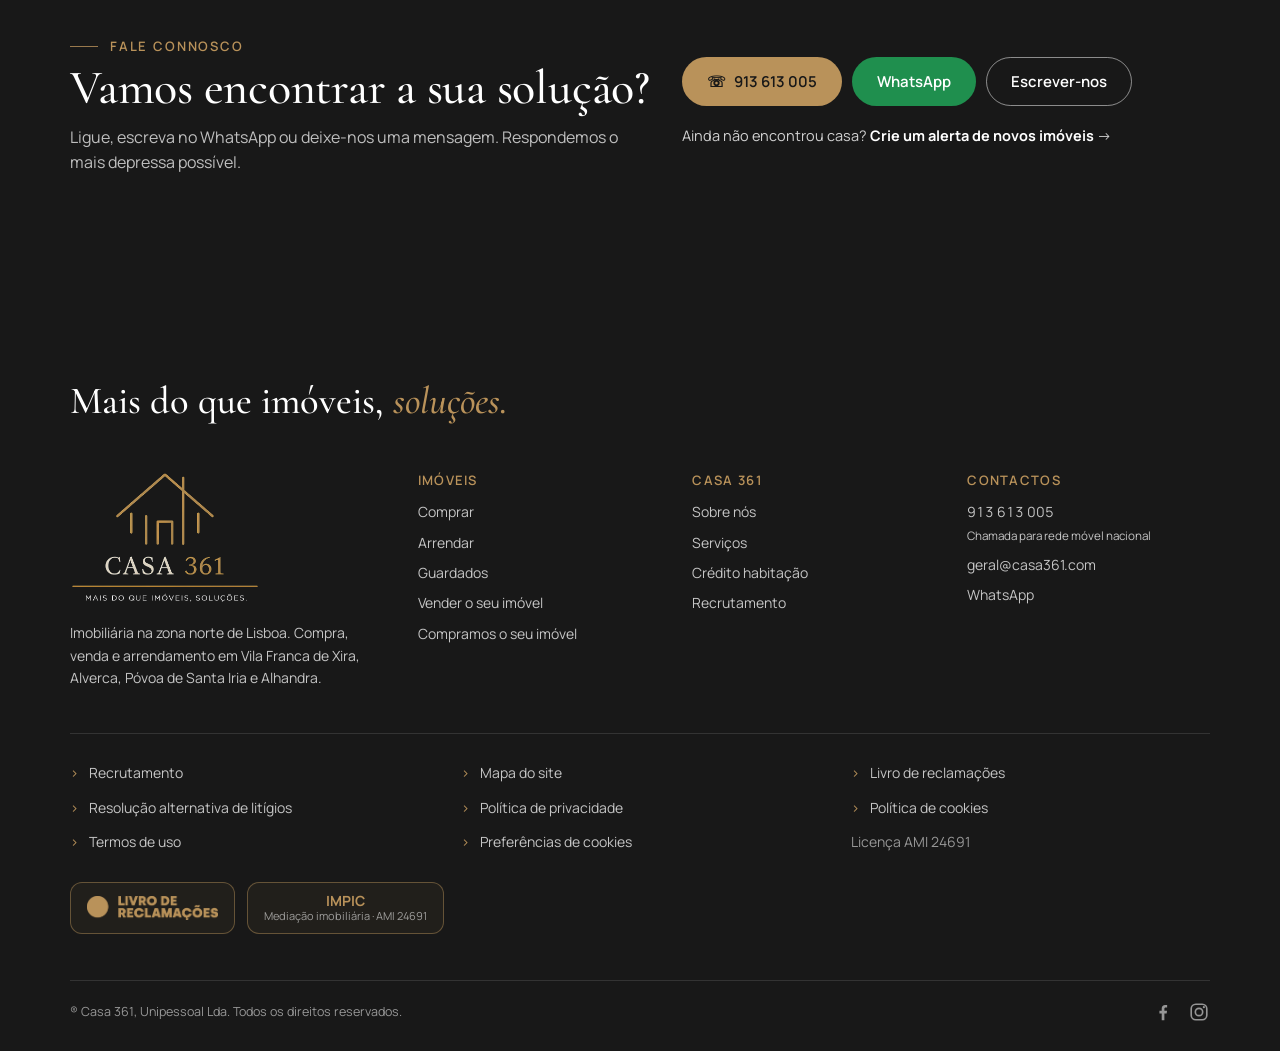
==== commit 5d2246c4: "Casa 361 v8: the hero from Luís's mockup - 361° on the left, large, in gold gradient serif, inside a" ====
--- a/src/index.html
+++ b/src/index.html
@@ -29,10 +29,10 @@
   <!-- 1 · Imagem principal + pesquisa de imóveis -->
   <section class="hero hero-s">
     <div class="slides" id="slides" aria-hidden="true"></div>
-    <div class="wrap">
+    <div class="wrap hmain">
       <div>
-        <p class="kicker">Mais do que imóveis, soluções.</p>
-        <h1><span class="ln"><span>A sua próxima casa,</span></span><span class="ln"><span><em>entre Lisboa e o Tejo.</em></span></span></h1>
+        <h1><span class="ln"><span>A sua próxima casa,</span></span><span class="ln"><span>entre <em>Lisboa</em> e o <em>Tejo</em>.</span></span></h1>
+        <p class="hsub">Conheça o mercado, encontre a casa certa e conte com o nosso acompanhamento em todas as etapas.</p>
         <div class="hsearch">
           <div class="tabs" role="tablist" aria-label="O que procura">
             <button type="button" role="tab" aria-selected="true" data-deal="venda">Comprar</button>
@@ -52,30 +52,45 @@
           <a class="explore" href="imoveis.html">Explorar todos os imóveis, no mapa <span class="arr" aria-hidden="true">→</span></a>
         </div>
       </div>
-      <div class="ring" aria-hidden="true">
-        <svg viewBox="0 0 300 300">
-          <circle cx="150" cy="150" r="128" fill="none" stroke="rgba(255,255,255,.12)" stroke-width="1"/>
-          <circle class="draw" cx="150" cy="150" r="128" fill="none" stroke="#b9925a" stroke-width="1" transform="rotate(-90 150 150)"/>
+      <div class="ring ring-361" aria-hidden="true">
+        <svg viewBox="0 0 400 400">
+          <defs>
+            <linearGradient id="gRing" x1="0" y1="0" x2="1" y2="1">
+              <stop offset="0" stop-color="#f7e2b0"/><stop offset=".35" stop-color="#d9b36b"/><stop offset=".7" stop-color="#a87f43"/><stop offset="1" stop-color="#f0d39a"/>
+            </linearGradient>
+            <filter id="glow" x="-30%" y="-30%" width="160%" height="160%"><feGaussianBlur stdDeviation="5" result="b"/><feMerge><feMergeNode in="b"/><feMergeNode in="SourceGraphic"/></feMerge></filter>
+          </defs>
+          <path class="swoosh" d="M-60 330 C 60 250, 210 395, 470 300" fill="none" stroke="url(#gRing)" stroke-width="1.2" opacity=".55"/>
+          <path class="swoosh s2" d="M-60 352 C 90 285, 240 420, 470 330" fill="none" stroke="url(#gRing)" stroke-width=".8" opacity=".3"/>
+          <circle cx="200" cy="200" r="168" fill="rgba(10,10,10,.35)"/>
+          <circle class="draw" cx="200" cy="200" r="168" fill="none" stroke="url(#gRing)" stroke-width="3" filter="url(#glow)" transform="rotate(-90 200 200)"/>
+          <circle cx="200" cy="200" r="168" fill="none" stroke="rgba(247,226,176,.35)" stroke-width="1"/>
         </svg>
-        <div class="deg"><div><strong>361<sup>°</sup></strong><i class="deg-rule"></i><span>Mais do que imóveis,<br>soluções.</span></div></div>
-      </div>
-    </div>
+        <span class="flare"></span>
+        <div class="deg"><div><strong>361<sup>°</sup></strong><span>Mais do que imóveis,<br>soluções.</span></div></div>
+      </div>
+    </div>
+    <!-- Atalhos no fundo da imagem principal, como na proposta do Luís -->
+    <div class="wrap hfeat">
+      <a class="hf" href="vender.html#avaliacao">
+        <svg viewBox="0 0 24 24" aria-hidden="true"><path d="M3.5 11.2 12 4l8.5 7.2"/><path d="M5.5 9.6V20h13V9.6"/><path d="M10 20v-5.5h4V20"/></svg>
+        <strong>Estudo de Mercado</strong><span>Conheça o valor do seu imóvel.</span><em>Pedir estudo <i aria-hidden="true">→</i></em>
+      </a>
+      <a class="hf" href="#zonas">
+        <svg viewBox="0 0 24 24" aria-hidden="true"><path d="M12 21s-6.5-6.1-6.5-11a6.5 6.5 0 0 1 13 0c0 4.9-6.5 11-6.5 11z"/><circle cx="12" cy="10" r="2.4"/></svg>
+        <strong>Explore por Zona</strong><span>Descubra as melhores localizações.</span><em>Ver zonas <i aria-hidden="true">→</i></em>
+      </a>
+      <a class="hf" href="vender.html">
+        <svg viewBox="0 0 24 24" aria-hidden="true"><path d="M2.5 12.5 6 9l3 1.2 2.6-2.4a2 2 0 0 1 2.7 0L21.5 14"/><path d="m7.5 13.5 3 3a1.4 1.4 0 0 0 2-2"/><path d="m11 12.5 3.5 3.5a1.4 1.4 0 0 0 2-2l-2.5-2.5"/><path d="M2.5 12.5 7 17"/><path d="M21.5 14 18 17.5"/></svg>
+        <strong>Duas Soluções para Vender</strong><span>Tradicional ou rápida.</span><em>Saber mais <i aria-hidden="true">→</i></em>
+      </a>
+      <a class="hf" href="empresa.html">
+        <svg viewBox="0 0 24 24" aria-hidden="true"><path d="M12 3 4.5 6v5.5c0 4.5 3.2 8.2 7.5 9.5 4.3-1.3 7.5-5 7.5-9.5V6z"/><path d="m8.8 12 2.3 2.3 4.4-4.6"/></svg>
+        <strong>Porque escolher a Casa 361?</strong><span>Confiança, experiência e proximidade.</span><em>Conheça-nos <i aria-hidden="true">→</i></em>
+      </a>
+    </div>
+    <svg class="hwave" viewBox="0 0 1440 70" preserveAspectRatio="none" aria-hidden="true"><path d="M0 70 V40 C 360 78, 900 -6, 1440 30 V70 Z" fill="var(--paper)"/><path d="M0 40 C 360 78, 900 -6, 1440 30" fill="none" stroke="#b9925a" stroke-width="1.5" opacity=".8"/></svg>
     <div class="slide-dots" id="dots" aria-hidden="true"></div>
-  </section>
-
-  <!-- 1b · Destaque à venda: o estudo de mercado gratuito, logo a seguir à entrada -->
-  <section class="valuebar" aria-labelledby="vb-t">
-    <div class="wrap valuebar-in">
-      <div class="vb-copy">
-        <p class="vb-kicker">Vai vender?</p>
-        <h2 id="vb-t">Quer saber quanto vale a sua casa?</h2>
-        <p>A Casa 361 prepara um estudo de mercado personalizado do seu imóvel, comparado com o que se vende na sua zona. Sem custos e sem compromisso.</p>
-      </div>
-      <div class="vb-cta">
-        <a class="btn btn-gold" href="vender.html#avaliacao">Pedir estudo de mercado</a>
-        <a class="vb-alt" href="vender.html">Como vendemos a sua casa <span aria-hidden="true">→</span></a>
-      </div>
-    </div>
   </section>
 
   <!-- 2 · Comprar, Vender e Arrendar (imagens fixas, não de imóveis à venda) -->
@@ -98,7 +113,7 @@
   </section>
 
   <!-- 4 · Explorar por zona: fotografias aéreas de cada concelho -->
-  <section class="sec stone">
+  <section class="sec stone" id="zonas">
     <div class="wrap">
       <div class="sec-head reveal" style="justify-content:center;text-align:center">
         <div style="display:grid;justify-items:center"><p class="kicker">Explorar por zona</p><h2>Onde quer viver?</h2><p>Conhecemos cada concelho. Ajudamos a encontrar o lugar certo para si.</p></div>
--- a/src/styles.css
+++ b/src/styles.css
@@ -1438,3 +1438,68 @@
 /* As portas deixam de subir sobre a fotografia: o destaque fica entre as duas. */
 .valuebar + .doors { margin-top: 40px; }
 
+
+/* ── Herói como na proposta do Luís: 361° a ouro, à esquerda, com brilho ── */
+.hero-s .hmain { grid-template-columns: minmax(0, .82fr) minmax(0, 1.18fr); gap: clamp(28px, 4vw, 64px); padding-block: 160px 36px; }
+.hero-s .ring-361 { order: -1; width: min(400px, 30vw); justify-self: start; display: block; }
+.hero-s h1 em { font-style: normal; color: #e4c48a; background: linear-gradient(180deg, #f7e2b0 0%, #d9b36b 55%, #a87f43 100%); -webkit-background-clip: text; background-clip: text; color: transparent; }
+.hsub { margin: -4px 0 0; max-width: 34em; font-size: clamp(16px, 1.4vw, 19px); color: rgba(255,255,255,.86); }
+.ring-361 svg { overflow: visible; }
+.ring-361 .deg strong {
+  font: 500 clamp(86px, 9vw, 150px)/.9 var(--serif); letter-spacing: -.01em; font-feature-settings: "lnum" 1;
+  background: linear-gradient(180deg, #fbe9bf 0%, #e2bd76 38%, #b9925a 64%, #8a6a36 100%);
+  -webkit-background-clip: text; background-clip: text; color: transparent;
+  filter: drop-shadow(0 2px 14px rgba(217,179,107,.28));
+}
+.ring-361 .deg strong sup { font-size: .34em; vertical-align: 1.35em; margin-left: .02em; }
+.ring-361 .deg-rule { display: none; }
+.ring-361 .deg span { display: block; margin-top: 14px; font-size: clamp(11px, 1vw, 14px); letter-spacing: .2em; color: rgba(255,255,255,.9); }
+.ring-361 .flare { position: absolute; width: 22%; aspect-ratio: 1; left: 69%; top: 6%; transform: translate(-50%, -50%); border-radius: 50%; pointer-events: none;
+  background: radial-gradient(circle, rgba(255,247,225,1) 0 6%, rgba(255,220,150,.75) 14%, rgba(217,179,107,.25) 38%, transparent 70%); mix-blend-mode: screen; }
+.ring-361 .flare::after { content: ''; position: absolute; left: -40%; right: -40%; top: 50%; height: 2px; transform: translateY(-50%); background: linear-gradient(90deg, transparent, rgba(255,236,190,.8), transparent); }
+@media (prefers-reduced-motion: no-preference) {
+  .ring-361 .flare { animation: flare 5s ease-in-out 2.6s infinite both; }
+  @keyframes flare { 0%, 100% { opacity: .75; transform: translate(-50%, -50%) scale(.92); } 50% { opacity: 1; transform: translate(-50%, -50%) scale(1.06); } }
+}
+.hero-s .slide-dots { display: none; }
+
+/* Os quatro atalhos no fundo do herói */
+.hfeat { position: relative; z-index: 2; display: grid; grid-template-columns: repeat(4, minmax(0, 1fr)); padding-block: 8px 92px; }
+.hf { display: grid; justify-items: center; align-content: start; gap: 4px; padding: 10px 18px; text-align: center; color: #fff; text-decoration: none; border-left: 1px solid rgba(185,146,90,.55); }
+.hf:first-child { border-left: 0; }
+.hf svg { width: 46px; height: 46px; fill: none; stroke: #d9b36b; stroke-width: 1.3; stroke-linecap: round; stroke-linejoin: round; margin-bottom: 8px; transition: transform .3s ease; }
+.hf strong { font: 500 clamp(19px, 1.6vw, 23px)/1.2 var(--serif); }
+.hf span { font-size: 14px; color: rgba(255,255,255,.78); }
+.hf em { margin-top: 10px; font: 500 15px var(--serif); font-style: normal; color: #d9b36b; }
+.hf em i { font-style: normal; display: inline-block; transition: transform .25s ease; }
+.hf:hover svg { transform: translateY(-3px); }
+.hf:hover em i { transform: translateX(4px); }
+.hf:focus-visible { outline: 2px solid var(--gold); outline-offset: 4px; border-radius: 6px; }
+.hwave { position: absolute; z-index: 2; left: 0; right: 0; bottom: -1px; width: 100%; height: clamp(36px, 5vw, 70px); display: block; }
+.hero-s + .doors { margin-top: 40px; }
+
+@media (max-width: 1100px) { .hfeat { grid-template-columns: repeat(2, minmax(0, 1fr)); row-gap: 22px; } .hf:nth-child(3) { border-left: 0; } }
+@media (max-width: 920px) {
+  .hero-s .hmain { grid-template-columns: 1fr; padding-block: 120px 24px; }
+  .hero-s .ring-361 { width: min(230px, 62vw); justify-self: center; margin-bottom: -6px; }
+}
+@media (max-width: 560px) {
+  .hero .hfeat { padding-block: 4px 64px; row-gap: 0; }
+  .hf { padding: 16px 8px; border-top: 1px solid rgba(185,146,90,.3); }
+  .hf:nth-child(-n+2) { border-top: 0; }
+  .hf svg { width: 34px; height: 34px; margin-bottom: 4px; }
+  .hf strong { font-size: 17px; }
+  .hf span { font-size: 12.5px; }
+  .hf em { margin-top: 6px; font-size: 14px; }
+}
+
+/* Acertos: os atalhos não herdam o espaço do herói; título em duas linhas; o anel completa-se */
+.hero .hfeat { padding-block: 8px 92px; }
+.hero-s h1 { font-size: clamp(40px, 4.5vw, 70px); }
+.ring-361 .deg strong sup { color: #e2bd76; -webkit-text-fill-color: #e2bd76; }
+@media (prefers-reduced-motion: no-preference) { .ring-361 .draw { stroke-dasharray: 1056; stroke-dashoffset: 1056; } }
+@keyframes draw361 { to { stroke-dashoffset: 0; } }
+@media (prefers-reduced-motion: no-preference) { .ring-361 .draw { animation: draw361 2.4s .5s cubic-bezier(.6,0,.2,1) forwards; } }
+.hero .hfeat { grid-template-columns: repeat(4, minmax(0, 1fr)); gap: 0; align-items: stretch; }
+@media (max-width: 1100px) { .hero .hfeat { grid-template-columns: repeat(2, minmax(0, 1fr)); row-gap: 22px; } }
+@media (max-width: 560px) { .hero .hfeat { row-gap: 0; } }
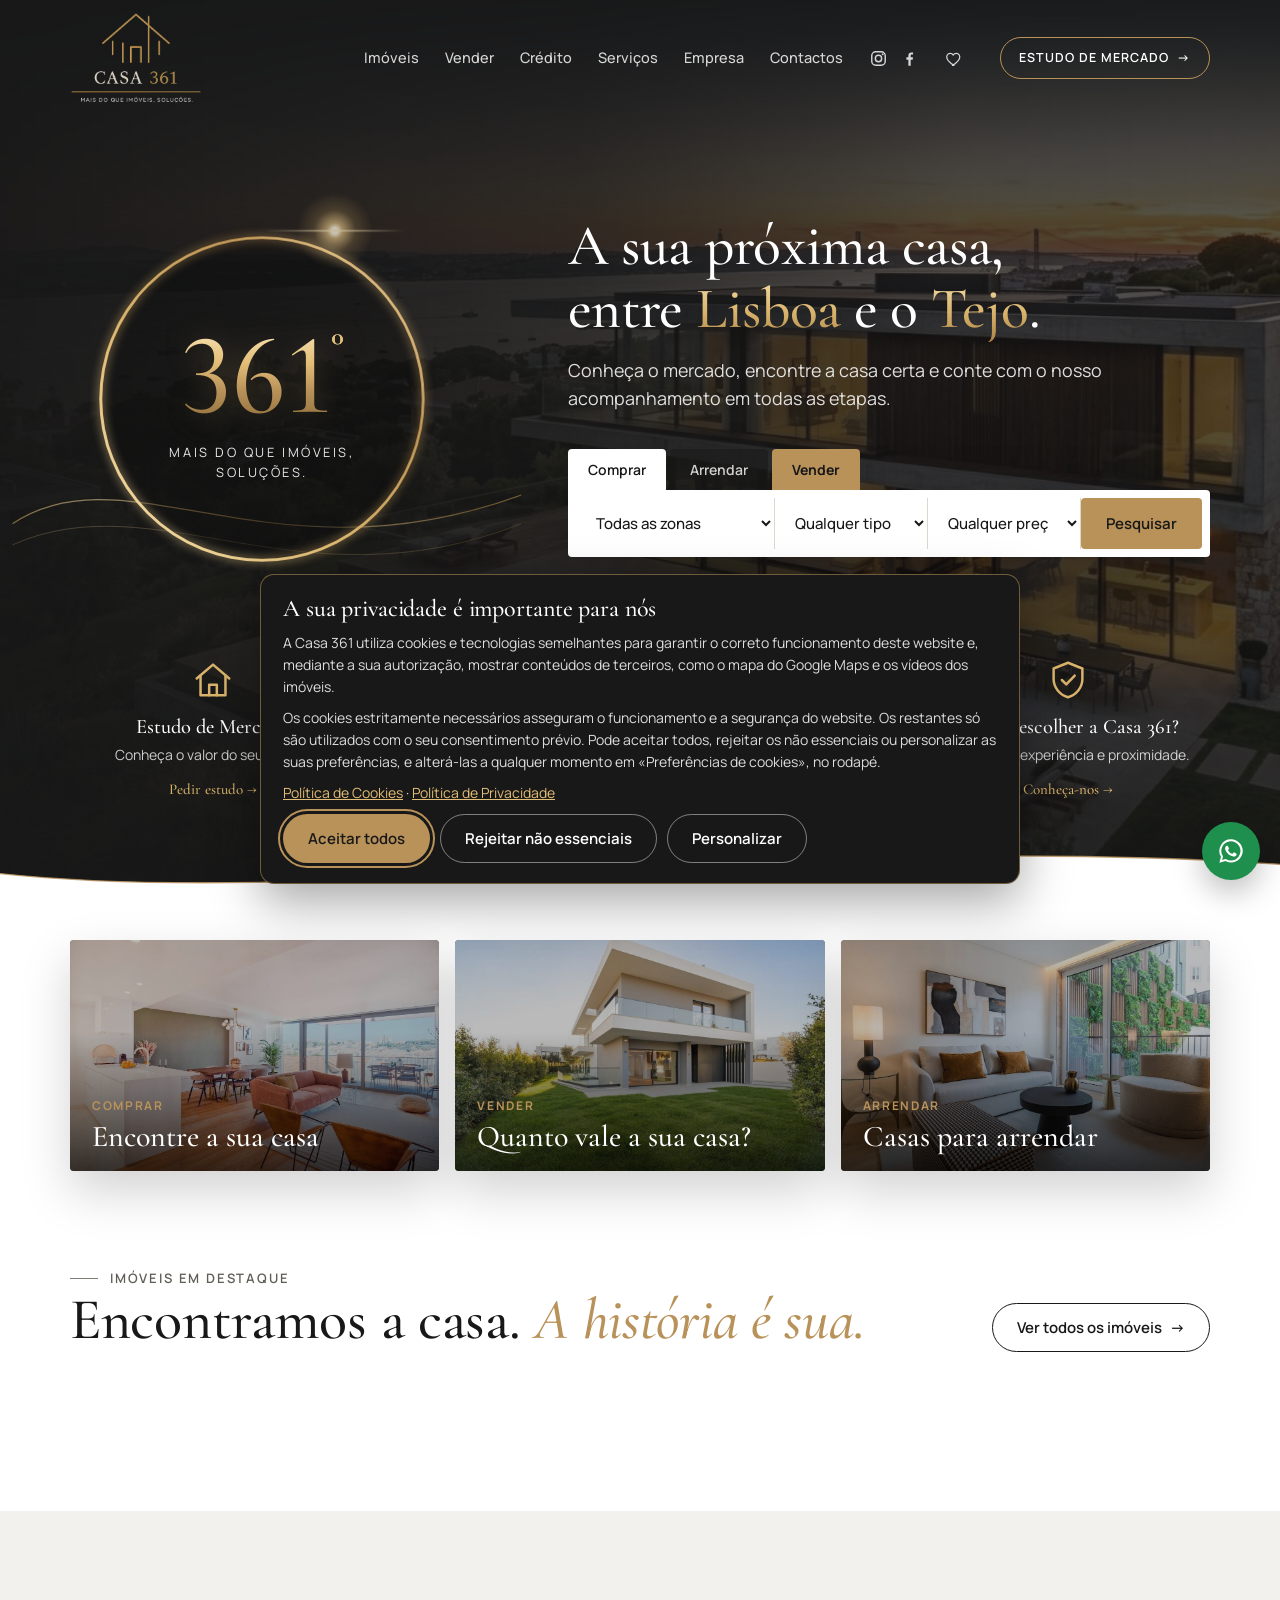
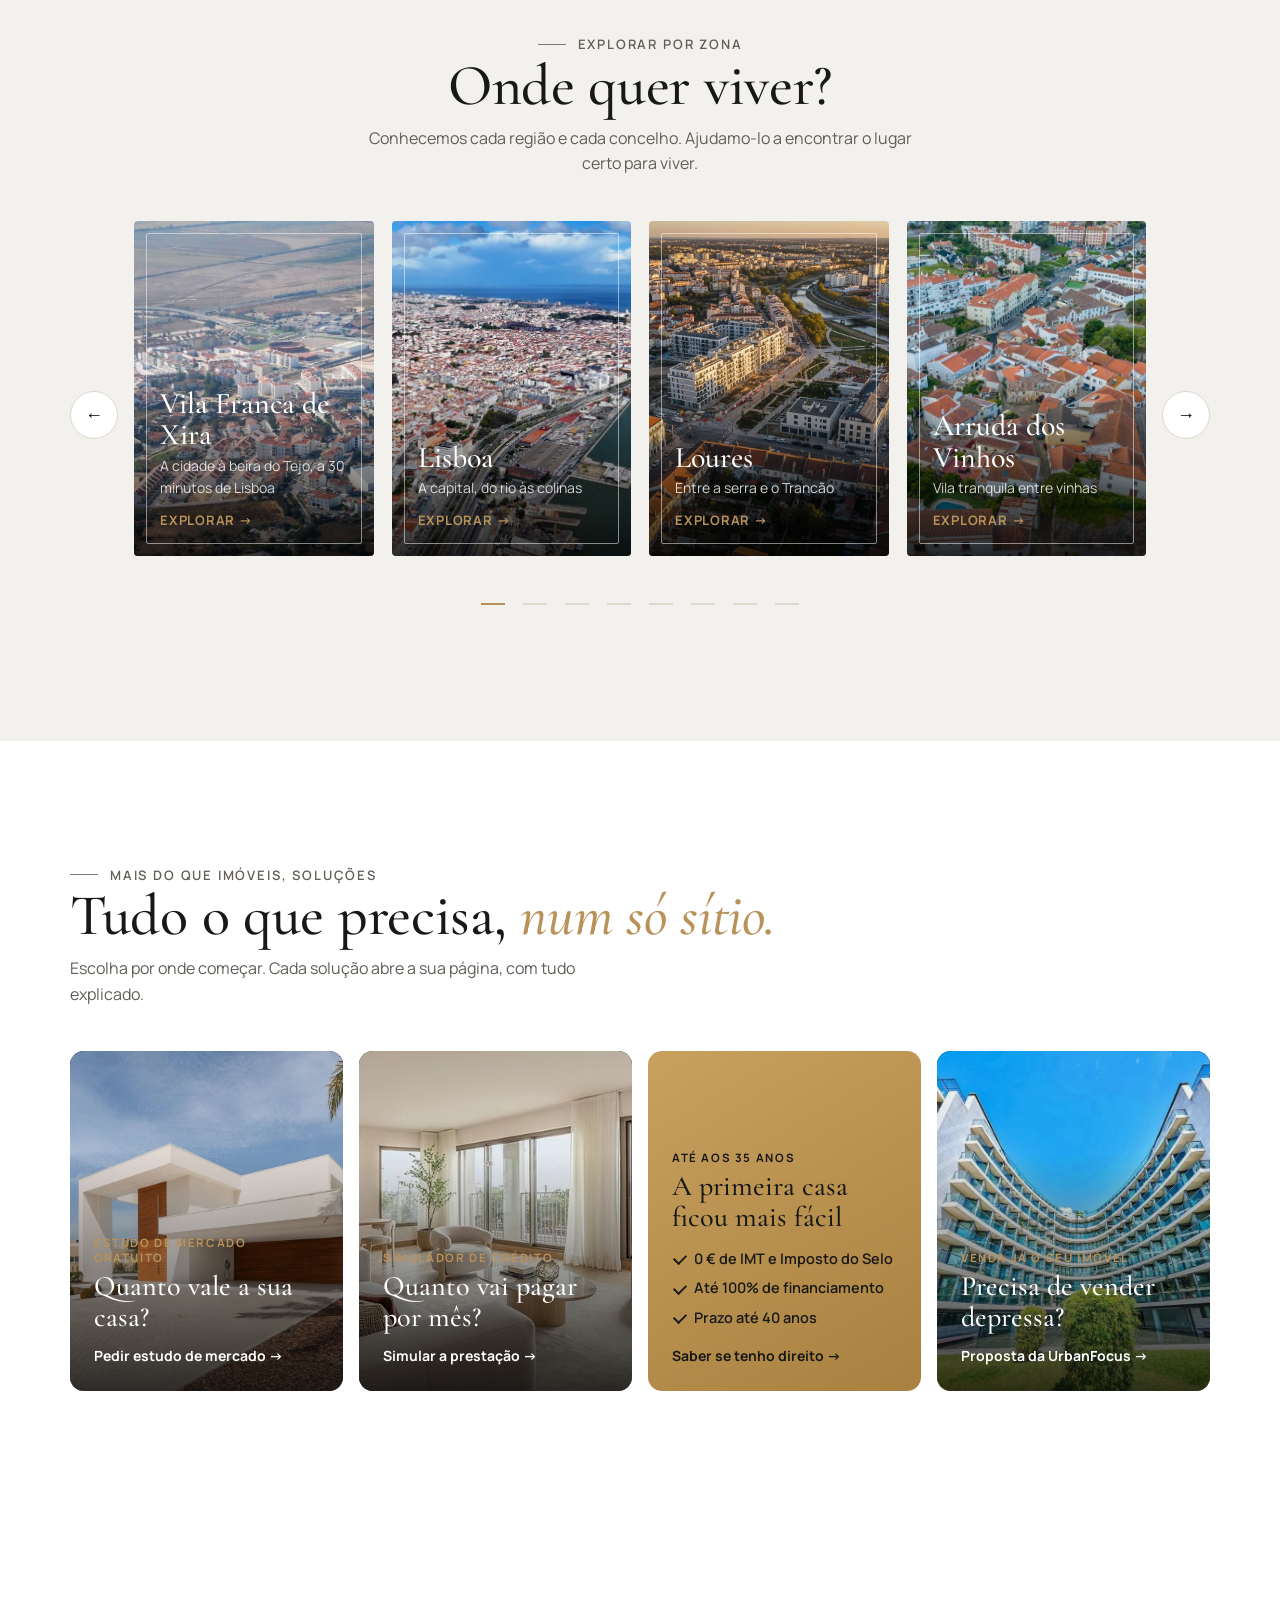
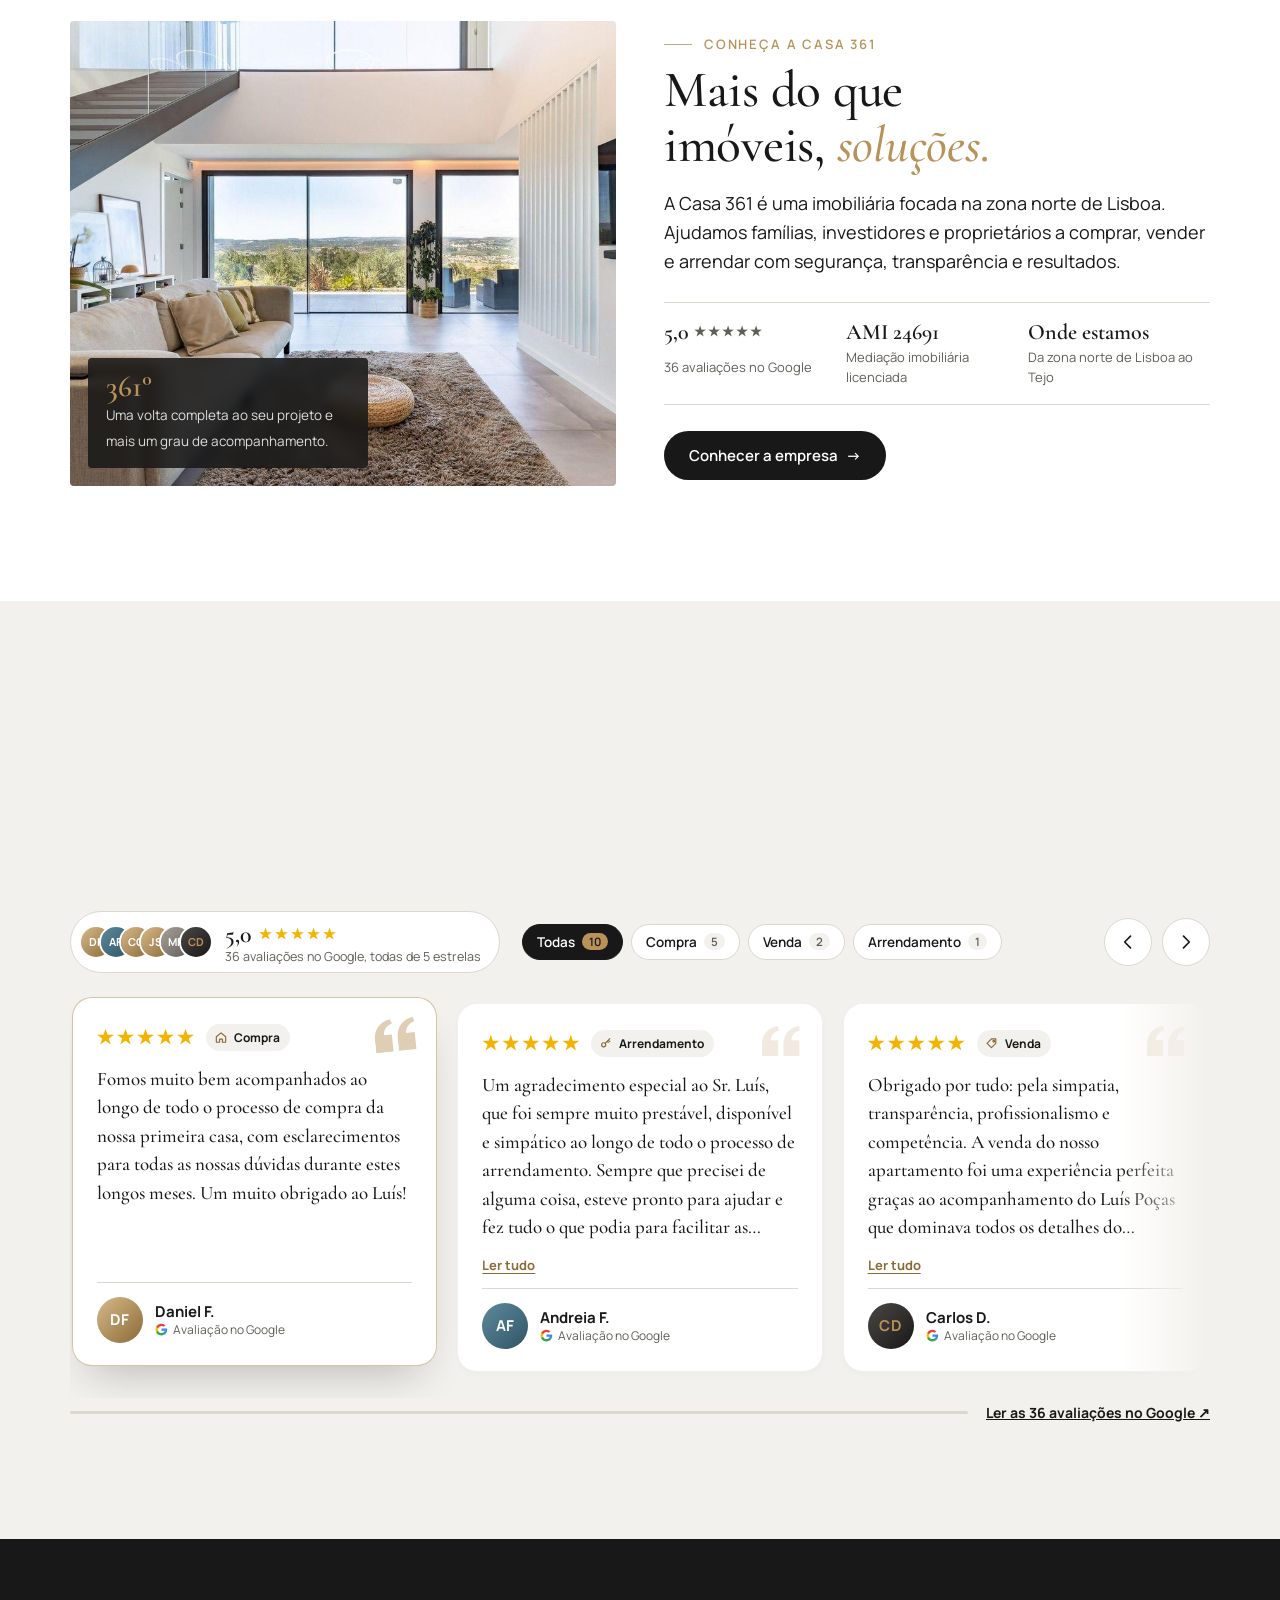
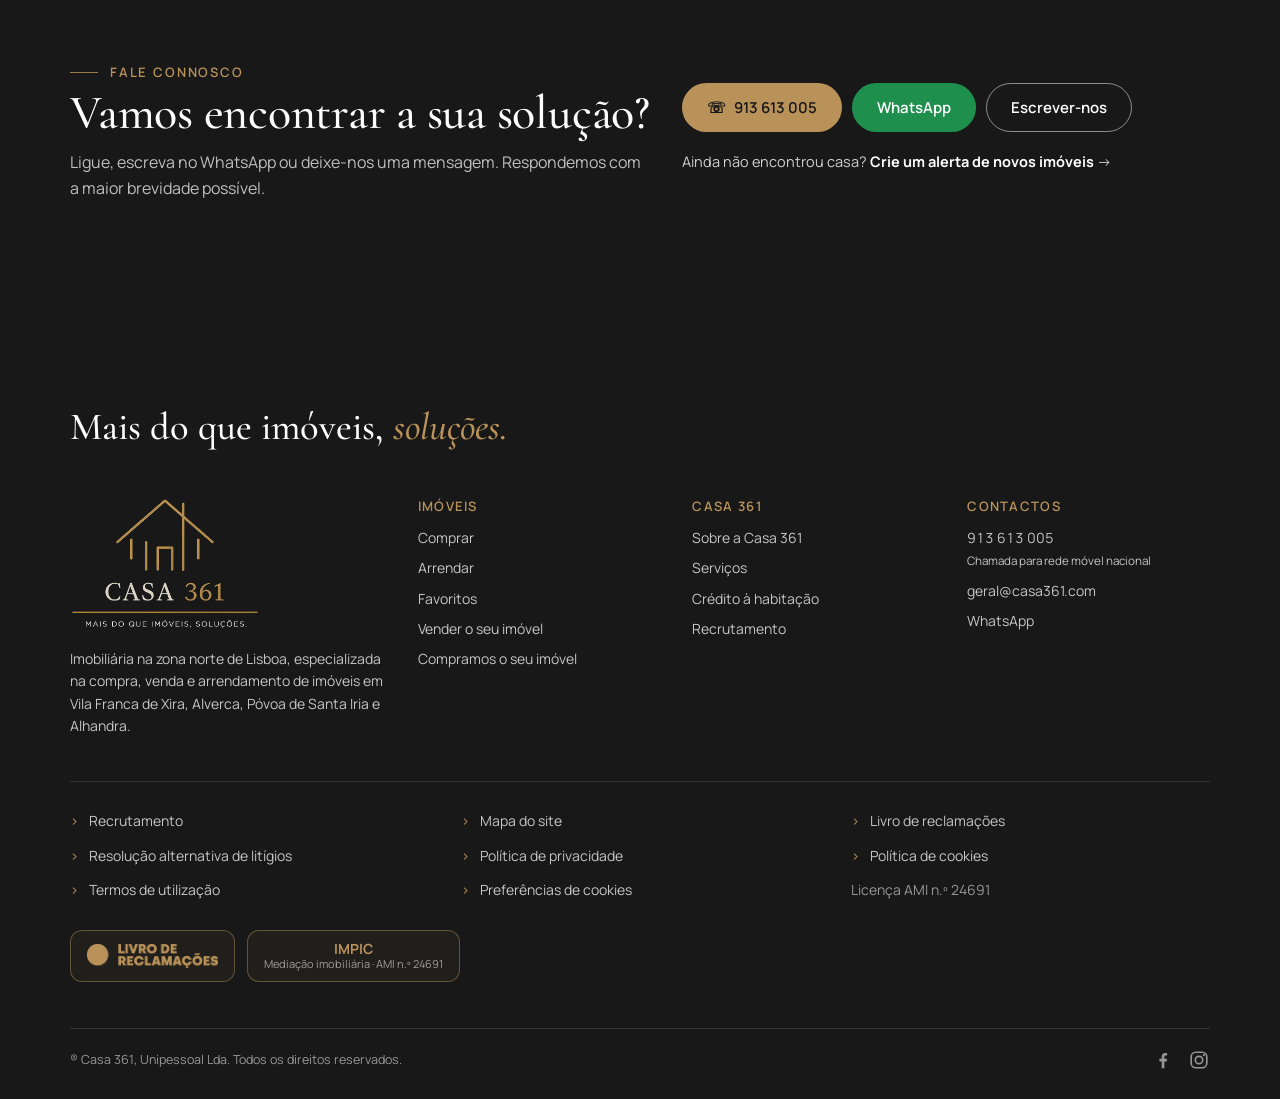
==== commit 8ad3345d: "Casa 361: Luís's Portuguese review, new legal pages, real cookie choice Português (revisão do Luís, " ====
--- a/src/index.html
+++ b/src/index.html
@@ -107,7 +107,6 @@
         <div><p class="kicker">Imóveis em destaque</p><h2>Encontramos a casa. <em class="gold-i">A história é sua.</em></h2></div>
         <a class="btn btn-line" href="imoveis.html">Ver todos os imóveis <span class="arr" aria-hidden="true">→</span></a>
       </div>
-      <div class="mq reveal" style="margin-bottom:28px"><b>Ligação ao CRM</b>Estes imóveis vêm automaticamente da conta UrbanFocus no CRM Autisync. Preço novo, fotografias, reservado ou vendido: altera no CRM e aparece aqui no máximo 10 minutos depois.</div>
       <div class="grid" id="featured"></div>
     </div>
   </section>
@@ -116,9 +115,8 @@
   <section class="sec stone" id="zonas">
     <div class="wrap">
       <div class="sec-head reveal" style="justify-content:center;text-align:center">
-        <div style="display:grid;justify-items:center"><p class="kicker">Explorar por zona</p><h2>Onde quer viver?</h2><p>Conhecemos cada concelho. Ajudamos a encontrar o lugar certo para si.</p></div>
-      </div>
-      <div class="mq reveal" style="margin-bottom:24px"><b>A confirmar</b>Os nomes dos concelhos foram atribuídos às fotografias enviadas pelo Luís; confirmar cada um antes de publicar. Cada cartão abre os imóveis desse concelho.</div>
+        <div style="display:grid;justify-items:center"><p class="kicker">Explorar por zona</p><h2>Onde quer viver?</h2><p>Conhecemos cada região e cada concelho. Ajudamo-lo a encontrar o lugar certo para viver.</p></div>
+      </div>
       <div class="zcar reveal" id="zcar" role="region" aria-roledescription="carrossel" aria-label="Concelhos">
         <button type="button" class="zarrow prev" aria-label="Concelho anterior">←</button>
         <div class="zview"><div class="ztrack" id="ztrack"></div></div>
@@ -144,7 +142,7 @@
   <!-- 7 · Conheça a Casa 361 -->
   <section class="sec">
     <div class="wrap two about reveal">
-      <div class="about-img"><img loading="lazy" src="img/casa-escada.jpg" alt=""><div class="about-badge"><strong>361°</strong><span>Uma volta completa ao seu projeto, e mais um grau.</span></div></div>
+      <div class="about-img"><img loading="lazy" src="img/casa-escada.jpg" alt=""><div class="about-badge"><strong>361°</strong><span>Uma volta completa ao seu projeto e mais um grau de acompanhamento.</span></div></div>
       <div>
         <p class="kicker">Conheça a Casa 361</p>
         <h2>Mais do que imóveis, <em class="gold-i">soluções.</em></h2>
@@ -152,7 +150,7 @@
         <div class="about-facts">
           <a class="fact" href="https://www.google.com/maps?cid=11429435623754313206" target="_blank" rel="noopener"><strong>5,0 <span class="stars" aria-hidden="true">★★★★★</span></strong><span>36 avaliações no Google</span></a>
           <div class="fact"><strong>AMI 24691</strong><span>Mediação imobiliária licenciada</span></div>
-          <div class="fact"><strong>Zona norte</strong><span>De Lisboa ao Tejo</span></div>
+          <div class="fact"><strong>Onde estamos</strong><span>Da zona norte de Lisboa ao Tejo</span></div>
         </div>
         <p style="margin-top:26px"><a class="btn btn-ink" href="empresa.html">Conhecer a empresa <span class="arr" aria-hidden="true">→</span></a></p>
       </div>
@@ -170,7 +168,7 @@
   <!-- Fale connosco: a página de Contactos tem o formulário, a morada e o mapa -->
   <section class="sec dark cta-strip">
     <div class="wrap cta-in reveal">
-      <div><p class="kicker" style="color:var(--gold)">Fale connosco</p><h2>Vamos encontrar a sua solução?</h2><p>Ligue, escreva no WhatsApp ou deixe-nos uma mensagem. Respondemos o mais depressa possível.</p></div>
+      <div><p class="kicker" style="color:var(--gold)">Fale connosco</p><h2>Vamos encontrar a sua solução?</h2><p>Ligue, escreva no WhatsApp ou deixe-nos uma mensagem. Respondemos com a maior brevidade possível.</p></div>
       <div class="cta-acts">
         <a class="btn btn-gold" href="tel:+351913613005"><span aria-hidden="true">☏</span> 913 613 005</a>
         <a class="btn btn-wa" href="https://wa.me/351913613005" target="_blank" rel="noopener">WhatsApp</a>
--- a/src/styles.css
+++ b/src/styles.css
@@ -1503,3 +1503,32 @@
 .hero .hfeat { grid-template-columns: repeat(4, minmax(0, 1fr)); gap: 0; align-items: stretch; }
 @media (max-width: 1100px) { .hero .hfeat { grid-template-columns: repeat(2, minmax(0, 1fr)); row-gap: 22px; } }
 @media (max-width: 560px) { .hero .hfeat { row-gap: 0; } }
+
+/* ── Cookies: painel de escolha e conteúdos bloqueados ──────────────────── */
+.ck[hidden], .ck [hidden] { display: none !important; }
+.ck { position: fixed; z-index: 90; left: 0; right: 0; bottom: 0; padding: 0 16px calc(16px + env(safe-area-inset-bottom, 0px)); pointer-events: none; }
+.ck-in { pointer-events: auto; max-width: 760px; margin: 0 auto; background: var(--ink); color: #fff; border: 1px solid rgba(185,146,90,.55); border-radius: 14px; padding: 20px 22px; box-shadow: 0 18px 50px rgba(0,0,0,.35); max-height: min(78vh, 640px); overflow-y: auto; }
+.ck h2 { margin: 0 0 8px; font: 500 24px/1.2 var(--serif); color: #fff; }
+.ck p { margin: 0 0 10px; font-size: 14px; line-height: 1.55; color: rgba(255,255,255,.85); }
+.ck .ck-links a { color: #e2bd76; }
+.ck-opts { display: grid; gap: 10px; margin: 6px 0 12px; }
+.ck-row { display: flex; gap: 12px; align-items: flex-start; padding: 10px 12px; border: 1px solid rgba(255,255,255,.14); border-radius: 10px; font-size: 13.5px; color: rgba(255,255,255,.8); cursor: pointer; }
+.ck-row input { margin-top: 3px; accent-color: #b9925a; width: 18px; height: 18px; flex: none; }
+.ck-row b { display: block; color: #fff; font-size: 14.5px; margin-bottom: 2px; }
+.ck-acts { display: flex; flex-wrap: wrap; gap: 10px; margin-top: 6px; }
+.ck-acts .btn { min-height: 44px; }
+.ck .btn-line { color: #fff; border-color: rgba(255,255,255,.45); }
+@media (max-width: 560px) { .ck-acts .btn { flex: 1 1 100%; } .ck h2 { font-size: 21px; } }
+.consent-ph { height: 100%; min-height: 200px; display: grid; align-content: center; justify-items: center; gap: 4px; padding: 20px; text-align: center; background: var(--stone); color: var(--ink); font-size: 14px; }
+.consent-ph[hidden] { display: none; }
+.consent-ph p { margin: 0 0 8px; max-width: 38ch; }
+.consent-ph a { color: var(--gold-deep); }
+iframe[data-consent-src]:not([src]) { display: none; }
+#video .consent-ph { aspect-ratio: 16 / 9; min-height: 0; border-radius: 6px; }
+
+/* Páginas legais: tabela de cookies */
+.legal-text .table-scroll { overflow-x: auto; margin: 12px 0 18px; }
+.legal-text table { width: 100%; min-width: 640px; border-collapse: collapse; font-size: 14px; }
+.legal-text th, .legal-text td { border: 1px solid var(--line); padding: 8px 10px; text-align: left; vertical-align: top; }
+.legal-text th { background: var(--stone); font-weight: 600; }
+.legal-text ol[type="a"] { padding-left: 1.4em; }
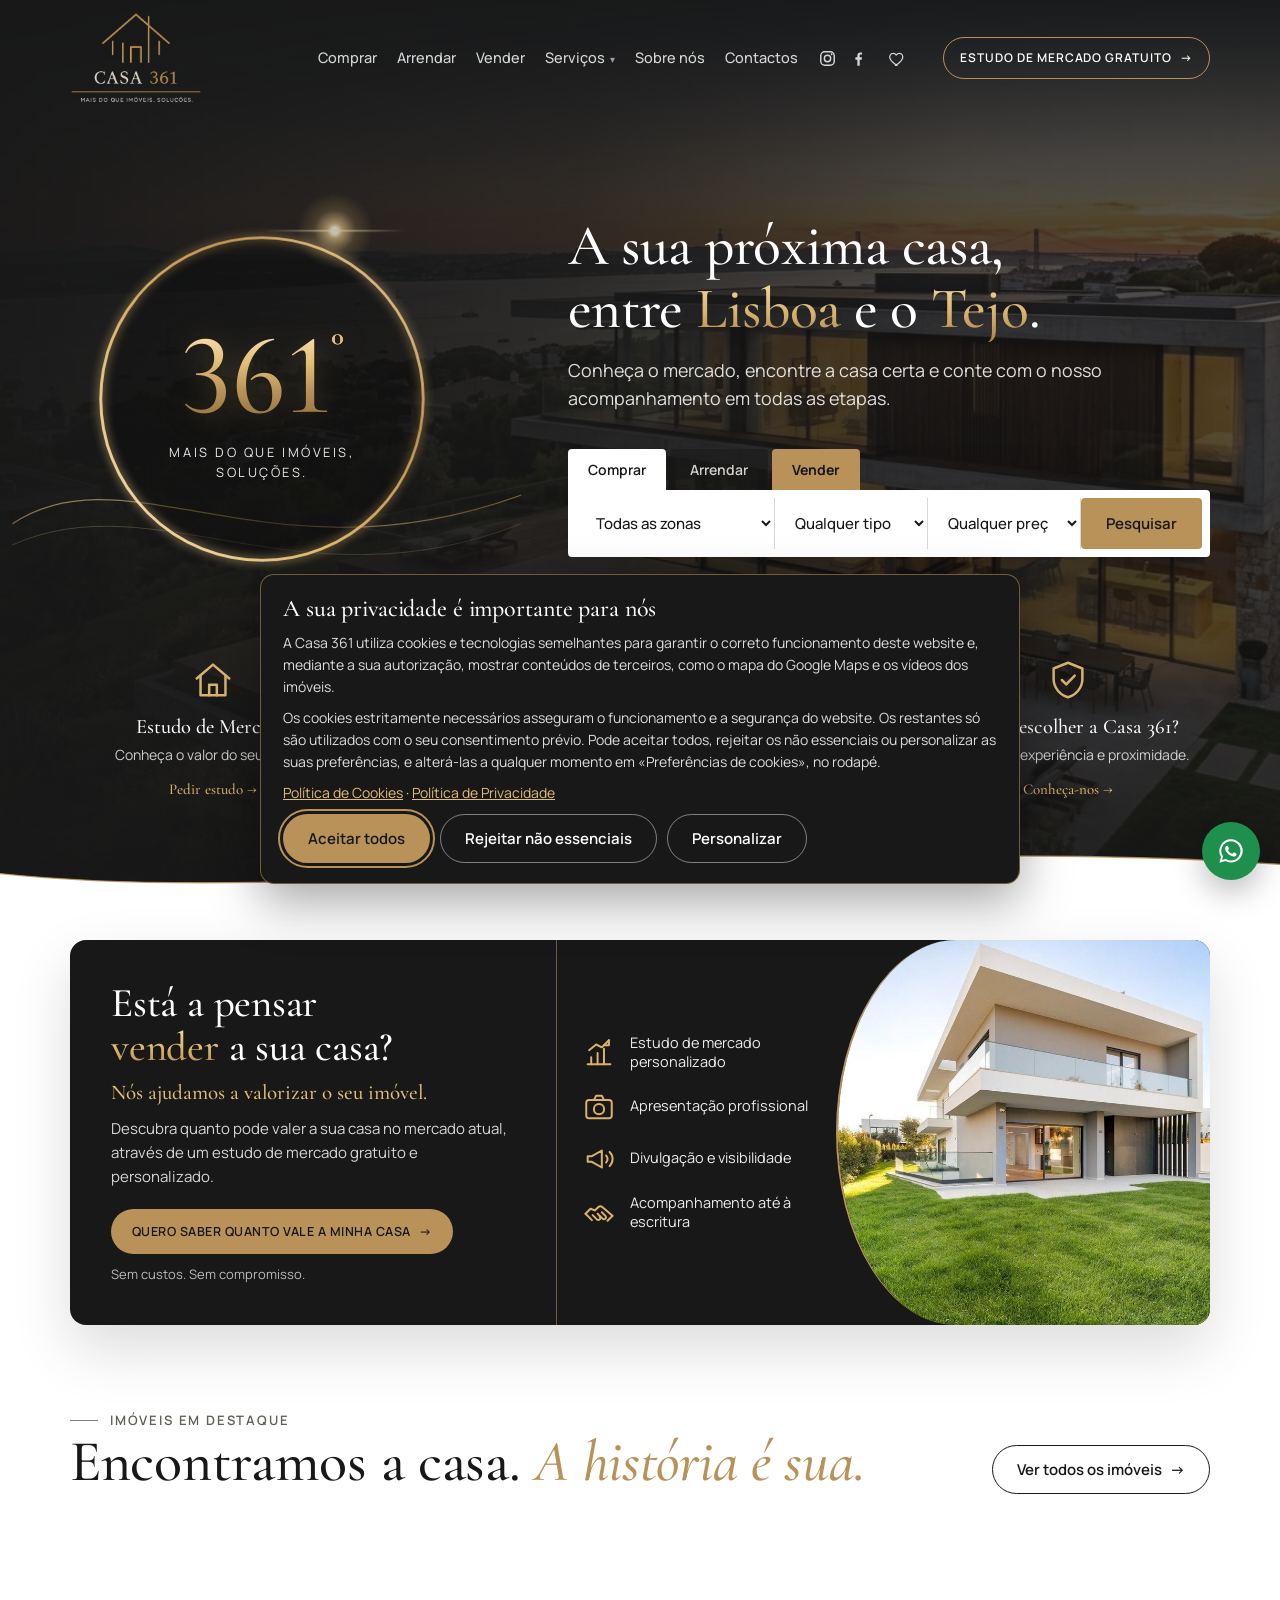
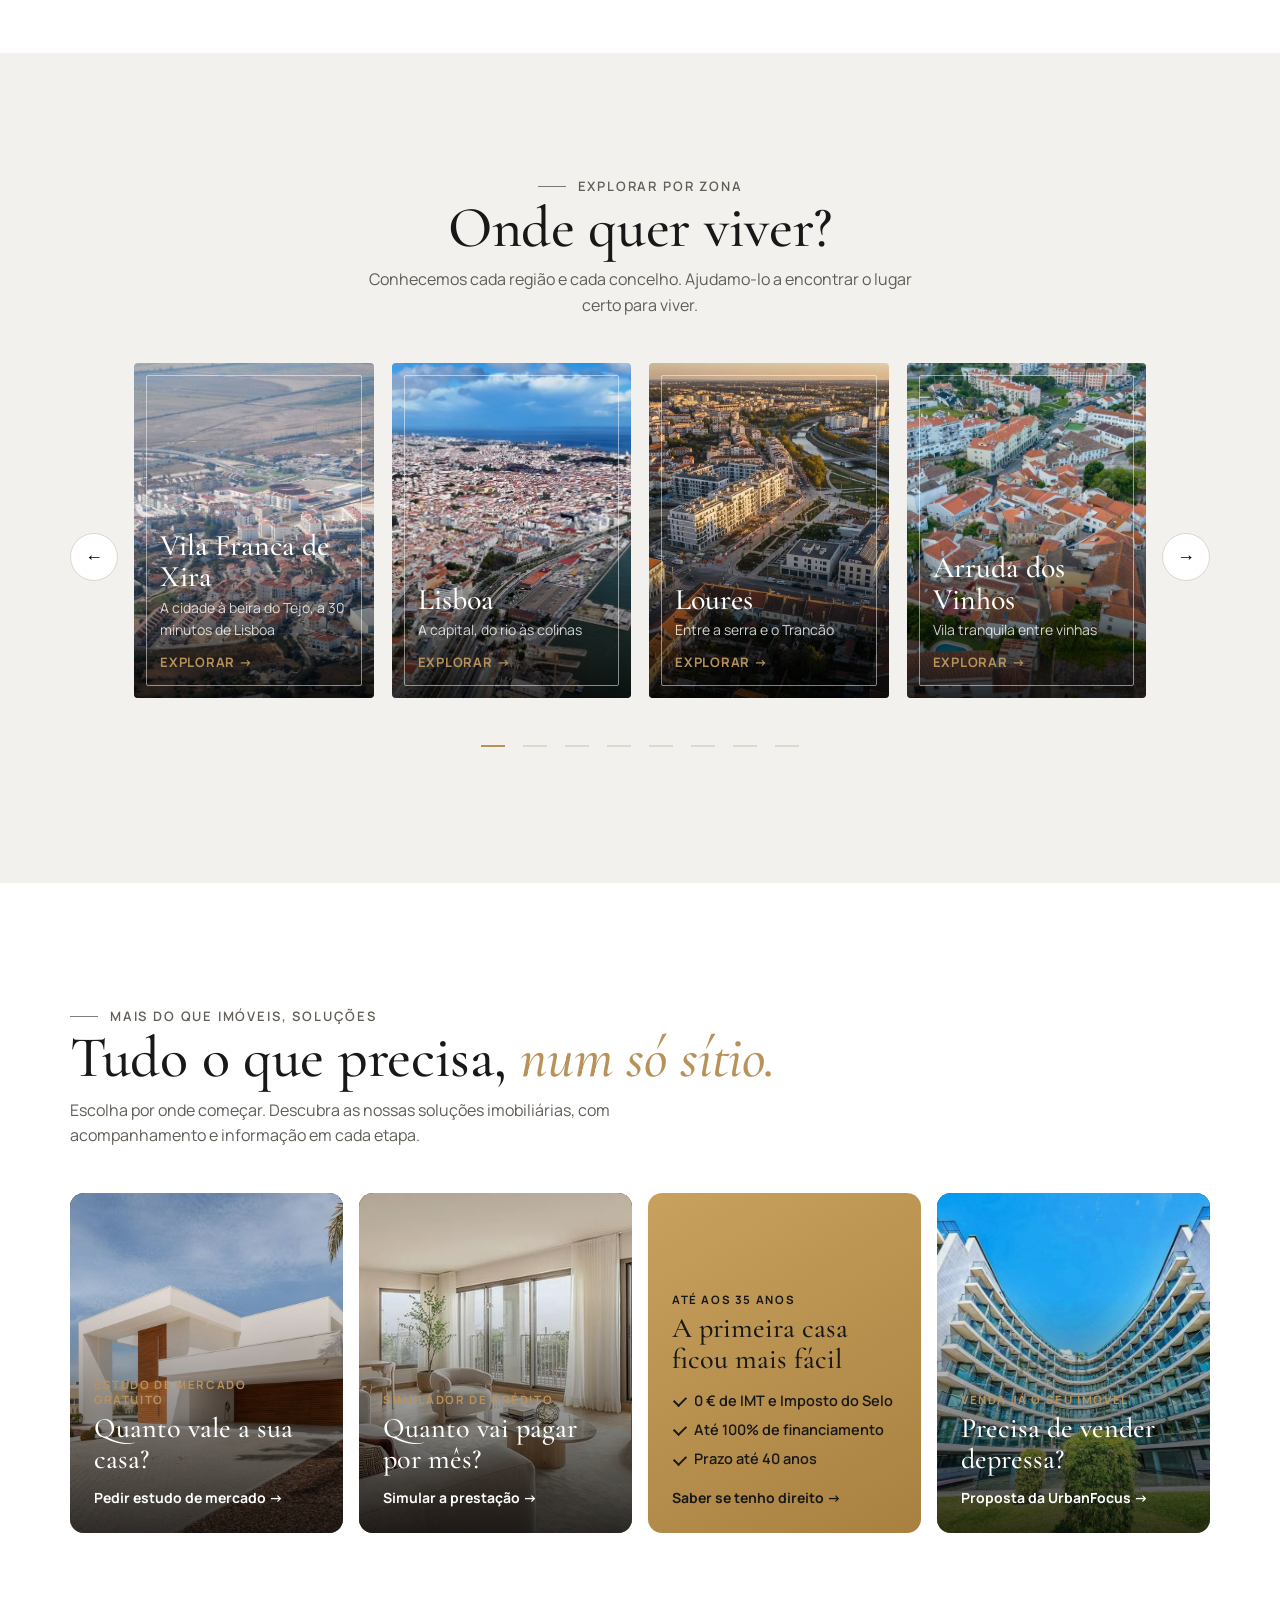
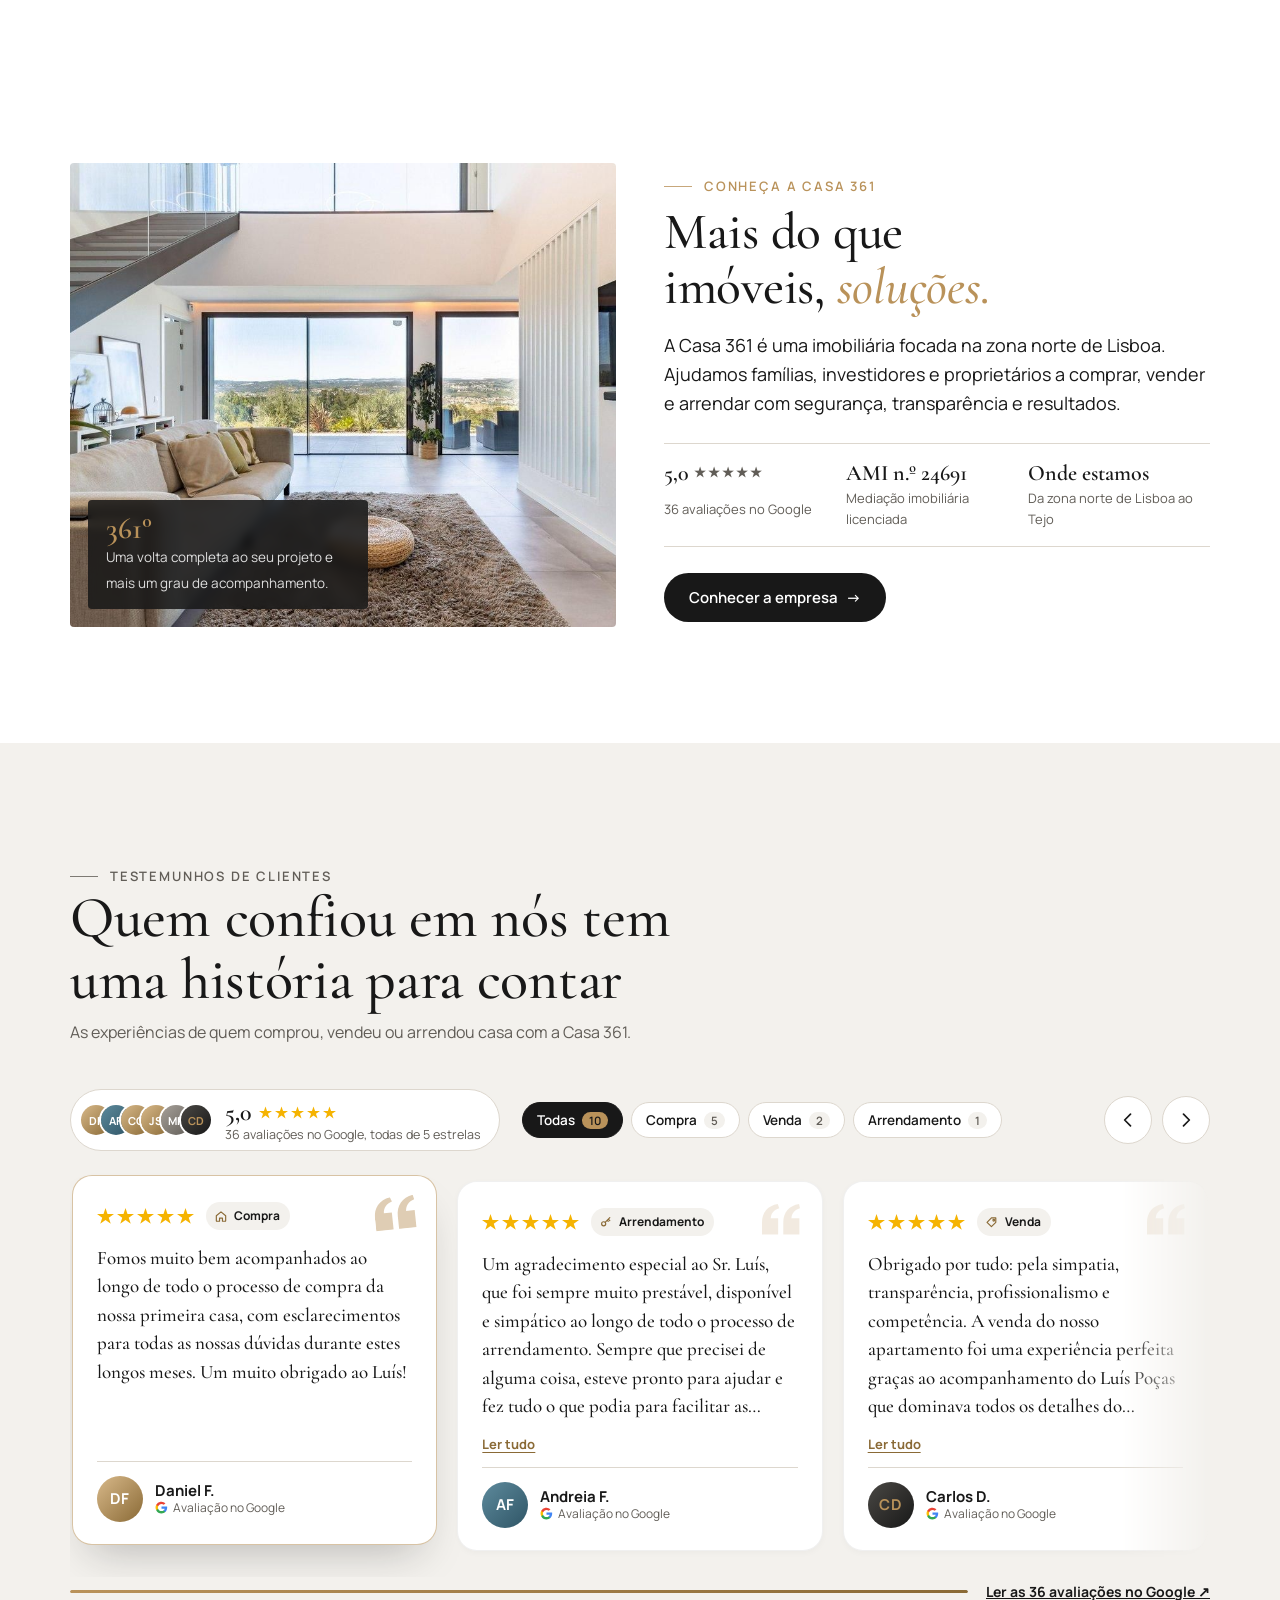
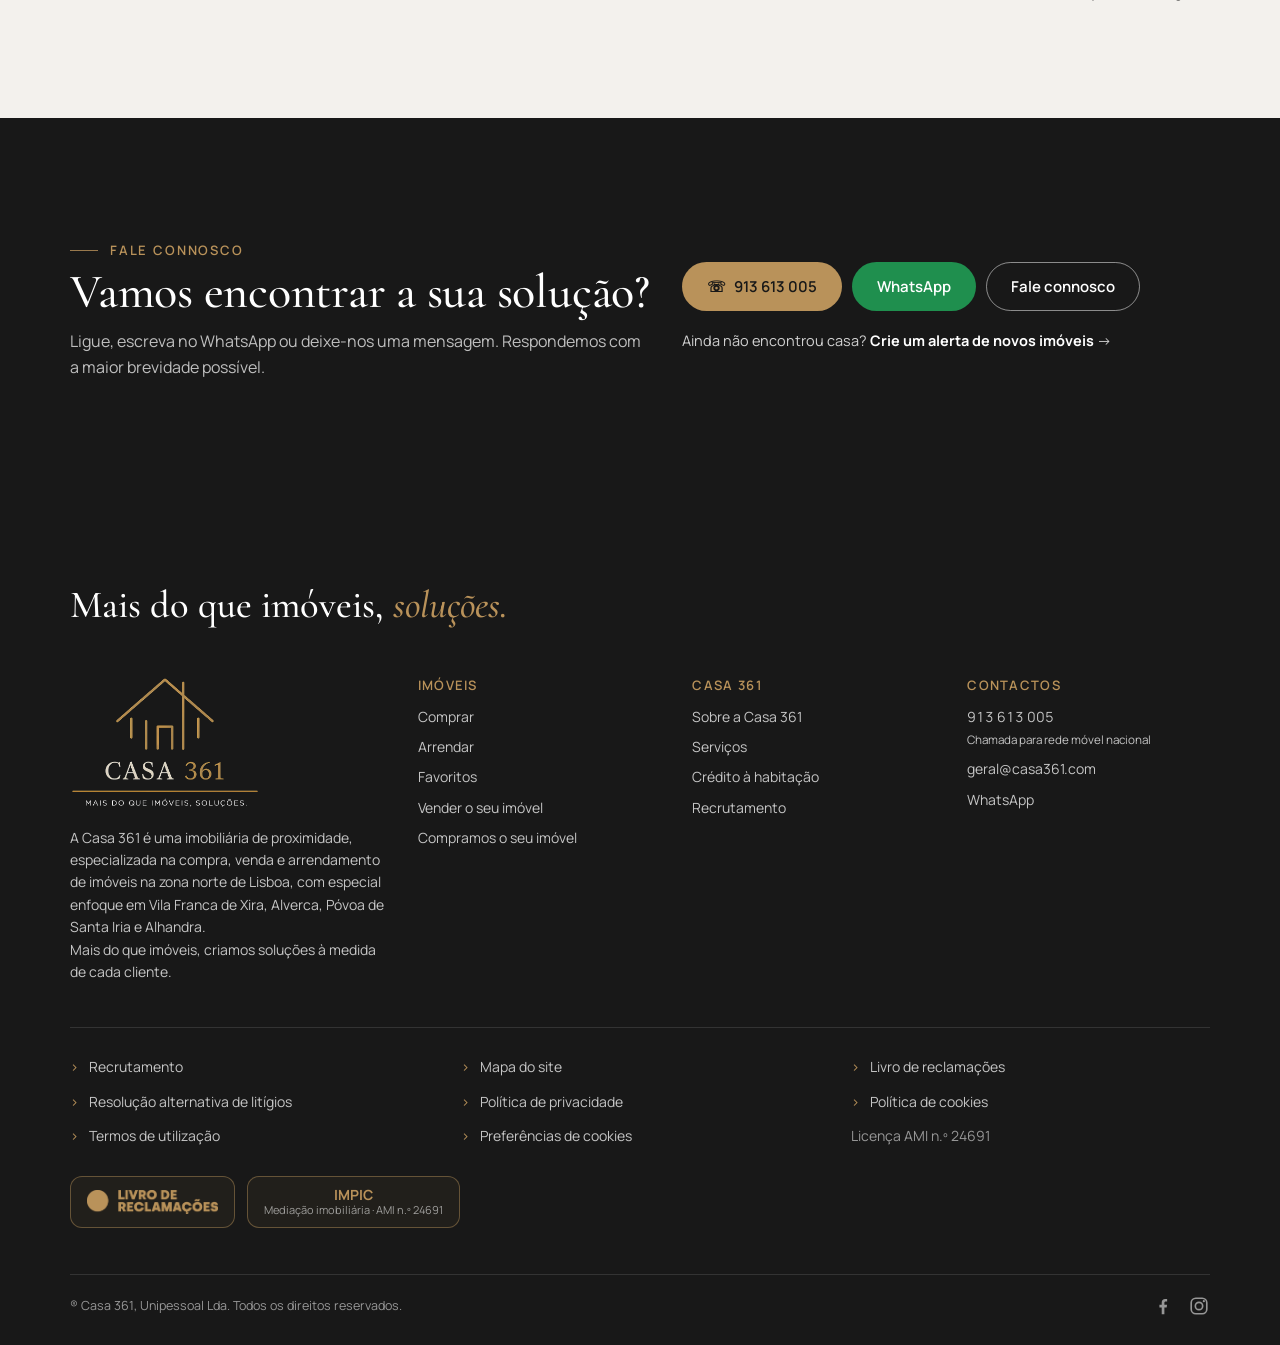
==== commit c20df8be: "Casa 361: Luís's second round (home structure, menu, texts) Home - "Está a pensar vender a sua casa?" ====
--- a/src/index.html
+++ b/src/index.html
@@ -82,7 +82,7 @@
       </a>
       <a class="hf" href="vender.html">
         <svg viewBox="0 0 24 24" aria-hidden="true"><path d="M2.5 12.5 6 9l3 1.2 2.6-2.4a2 2 0 0 1 2.7 0L21.5 14"/><path d="m7.5 13.5 3 3a1.4 1.4 0 0 0 2-2"/><path d="m11 12.5 3.5 3.5a1.4 1.4 0 0 0 2-2l-2.5-2.5"/><path d="M2.5 12.5 7 17"/><path d="M21.5 14 18 17.5"/></svg>
-        <strong>Duas Soluções para Vender</strong><span>Tradicional ou rápida.</span><em>Saber mais <i aria-hidden="true">→</i></em>
+        <strong>Duas Formas de Vender</strong><span>Mediação imobiliária ou compra direta.</span><em>Saber mais <i aria-hidden="true">→</i></em>
       </a>
       <a class="hf" href="empresa.html">
         <svg viewBox="0 0 24 24" aria-hidden="true"><path d="M12 3 4.5 6v5.5c0 4.5 3.2 8.2 7.5 9.5 4.3-1.3 7.5-5 7.5-9.5V6z"/><path d="m8.8 12 2.3 2.3 4.4-4.6"/></svg>
@@ -93,15 +93,28 @@
     <div class="slide-dots" id="dots" aria-hidden="true"></div>
   </section>
 
-  <!-- 2 · Comprar, Vender e Arrendar (imagens fixas, não de imóveis à venda) -->
-  <section class="doors wrap">
-    <a class="door reveal" href="imoveis.html"><img loading="lazy" src="img/casa-comprar.jpg" alt=""><span><small>Comprar</small>Encontre a sua casa</span></a>
-    <a class="door reveal" href="vender.html"><img loading="lazy" src="img/casa-vender.jpg" alt=""><span><small>Vender</small>Quanto vale a sua casa?</span></a>
-    <a class="door reveal" href="imoveis.html?deal=arrendamento"><img loading="lazy" src="img/casa-arrendar.jpg" alt=""><span><small>Arrendar</small>Casas para arrendar</span></a>
+  <!-- 2 · Angariação, logo a seguir à entrada (proposta do Luís): leva ao estudo de mercado -->
+  <section class="angar wrap" aria-labelledby="ang-t">
+    <div class="angar-in reveal">
+      <div class="angar-copy">
+        <h2 id="ang-t">Está a pensar <em>vender</em> a sua casa?</h2>
+        <p class="angar-lead">Nós ajudamos a valorizar o seu imóvel.</p>
+        <p>Descubra quanto pode valer a sua casa no mercado atual, através de um estudo de mercado gratuito e personalizado.</p>
+        <a class="btn btn-gold" href="vender.html#avaliacao">Quero saber quanto vale a minha casa <span class="arr" aria-hidden="true">→</span></a>
+        <small>Sem custos. Sem compromisso.</small>
+      </div>
+      <ul class="angar-pts">
+        <li><svg viewBox="0 0 24 24" aria-hidden="true"><path d="M4 20h16"/><path d="M6.5 20v-5M11 20v-8M15.5 20v-11"/><path d="m5 10 5-4 4 2 5-5"/><path d="M19 3v3.5h-3.5"/></svg><span>Estudo de mercado personalizado</span></li>
+        <li><svg viewBox="0 0 24 24" aria-hidden="true"><rect x="3" y="7" width="18" height="13" rx="2"/><circle cx="12" cy="13.5" r="3.6"/><path d="M8.5 7 10 4h4l1.5 3"/></svg><span>Apresentação profissional</span></li>
+        <li><svg viewBox="0 0 24 24" aria-hidden="true"><path d="M4 10v4h3l7 4V6l-7 4z"/><path d="M17 9.5a3.5 3.5 0 0 1 0 5"/><path d="M19.5 7a7 7 0 0 1 0 10"/></svg><span>Divulgação e visibilidade</span></li>
+        <li><svg viewBox="0 0 24 24" aria-hidden="true"><path d="M2.5 12.5 6 9l3 1.2 2.6-2.4a2 2 0 0 1 2.7 0L21.5 14"/><path d="m7.5 13.5 3 3a1.4 1.4 0 0 0 2-2"/><path d="m11 12.5 3.5 3.5a1.4 1.4 0 0 0 2-2l-2.5-2.5"/><path d="M2.5 12.5 7 17"/><path d="M21.5 14 18 17.5"/></svg><span>Acompanhamento até à escritura</span></li>
+      </ul>
+      <div class="angar-img"><img loading="lazy" src="img/casa-vender.jpg" alt=""></div>
+    </div>
   </section>
 
   <!-- 3 · Imóveis em destaque -->
-  <section class="sec" style="padding-top:clamp(56px,7vw,96px)">
+  <section class="sec" style="padding-top:clamp(48px,6vw,80px)">
     <div class="wrap">
       <div class="sec-head reveal">
         <div><p class="kicker">Imóveis em destaque</p><h2>Encontramos a casa. <em class="gold-i">A história é sua.</em></h2></div>
@@ -129,7 +142,7 @@
   <!-- 5 · Soluções: cada ferramenta tem a sua página -->
   <section class="sec">
     <div class="wrap">
-      <div class="sec-head reveal"><div><p class="kicker">Mais do que imóveis, soluções</p><h2>Tudo o que precisa, <em class="gold-i">num só sítio.</em></h2><p>Escolha por onde começar. Cada solução abre a sua página, com tudo explicado.</p></div></div>
+      <div class="sec-head reveal"><div><p class="kicker">Mais do que imóveis, soluções</p><h2>Tudo o que precisa, <em class="gold-i">num só sítio.</em></h2><p>Escolha por onde começar. Descubra as nossas soluções imobiliárias, com acompanhamento e informação em cada etapa.</p></div></div>
       <div class="sol reveal">
         <a class="sol-card" href="vender.html"><img loading="lazy" src="img/casa-moradia.jpg" alt=""><span class="sol-t"><small>Estudo de mercado gratuito</small><b>Quanto vale a sua casa?</b><em>Pedir estudo de mercado <span aria-hidden="true">→</span></em></span></a>
         <a class="sol-card" href="credito.html"><img loading="lazy" src="img/casa-sala.jpg" alt=""><span class="sol-t"><small>Simulador de crédito</small><b>Quanto vai pagar por mês?</b><em>Simular a prestação <span aria-hidden="true">→</span></em></span></a>
@@ -149,7 +162,7 @@
         <p class="about-lead">A Casa 361 é uma imobiliária focada na zona norte de Lisboa. Ajudamos famílias, investidores e proprietários a comprar, vender e arrendar com segurança, transparência e resultados.</p>
         <div class="about-facts">
           <a class="fact" href="https://www.google.com/maps?cid=11429435623754313206" target="_blank" rel="noopener"><strong>5,0 <span class="stars" aria-hidden="true">★★★★★</span></strong><span>36 avaliações no Google</span></a>
-          <div class="fact"><strong>AMI 24691</strong><span>Mediação imobiliária licenciada</span></div>
+          <div class="fact"><strong>AMI n.º 24691</strong><span>Mediação imobiliária licenciada</span></div>
           <div class="fact"><strong>Onde estamos</strong><span>Da zona norte de Lisboa ao Tejo</span></div>
         </div>
         <p style="margin-top:26px"><a class="btn btn-ink" href="empresa.html">Conhecer a empresa <span class="arr" aria-hidden="true">→</span></a></p>
@@ -160,7 +173,7 @@
   <!-- 8 · Testemunhos de clientes (avaliações reais do Google) -->
   <section class="sec stone" id="testemunhos">
     <div class="wrap">
-      <div class="sec-head reveal"><div><p class="kicker">Testemunhos de clientes</p><h2>Quem já fez casa connosco</h2><p>Primeiras casas, vendas e arrendamentos: o que os nossos clientes escreveram no Google, palavra por palavra.</p></div></div>
+      <div class="sec-head reveal"><div><p class="kicker">Testemunhos de clientes</p><h2>Quem confiou em nós tem uma história para contar</h2><p>As experiências de quem comprou, vendeu ou arrendou casa com a Casa 361.</p></div></div>
       <div class="rv reveal" data-reviews data-chips></div>
     </div>
   </section>
@@ -172,7 +185,7 @@
       <div class="cta-acts">
         <a class="btn btn-gold" href="tel:+351913613005"><span aria-hidden="true">☏</span> 913 613 005</a>
         <a class="btn btn-wa" href="https://wa.me/351913613005" target="_blank" rel="noopener">WhatsApp</a>
-        <a class="btn btn-line light" href="contactos.html">Escrever-nos</a>
+        <a class="btn btn-line light" href="contactos.html">Fale connosco</a>
         <a class="cta-alert" href="imoveis.html#alertas">Ainda não encontrou casa? <b>Crie um alerta de novos imóveis</b> <span aria-hidden="true">→</span></a>
       </div>
     </div>
@@ -233,7 +246,7 @@
     var forSale = L.filter(function (x) { return x.deal === 'venda' && x.photos && x.photos.length; });
     // Os que estão marcados no CRM como "Destaque no site" vêm primeiro; o resto completa a grelha.
     var star = forSale.filter(function (x) { return x.featured && !x.status; });
-    var picks = star.concat(forSale.filter(function (x) { return !x.featured && !x.status; }), forSale.filter(function (x) { return x.status; })).slice(0, 6);
+    var picks = star.concat(forSale.filter(function (x) { return !x.featured && !x.status; }), forSale.filter(function (x) { return x.status; })).slice(0, 3);
     document.getElementById('featured').innerHTML = picks.map(C361.card).join('');
 
     // 4 · Concelhos: carrossel que roda sozinho (pára com o rato ou o dedo em cima).
--- a/src/styles.css
+++ b/src/styles.css
@@ -1532,3 +1532,54 @@
 .legal-text th, .legal-text td { border: 1px solid var(--line); padding: 8px 10px; text-align: left; vertical-align: top; }
 .legal-text th { background: var(--stone); font-weight: 600; }
 .legal-text ol[type="a"] { padding-left: 1.4em; }
+
+/* ── Menu: Serviços com o crédito lá dentro ─────────────────────────────── */
+.nav-dd { position: relative; display: inline-flex; }
+.nav .caret { font-size: .7em; opacity: .7; margin-left: 2px; }
+.nav-sub { display: none; position: absolute; top: 100%; left: -16px; min-width: 250px; flex-direction: column; background: var(--ink); border: 1px solid rgba(185,146,90,.45); border-radius: 10px; padding: 8px 16px; box-shadow: 0 18px 40px rgba(0,0,0,.35); z-index: 5; }
+.nav-dd:hover .nav-sub, .nav-dd:focus-within .nav-sub { display: flex; }
+.nav-sub a { white-space: nowrap; padding: 9px 0; }
+@media (max-width: 1120px) {
+  .nav-dd { display: block; }
+  .nav-dd > a { display: block; }
+  .nav-sub { display: flex; position: static; min-width: 0; border: 0; border-radius: 0; box-shadow: none; padding: 0 0 0 18px; background: none; }
+  .nav .nav-sub a { font-size: 16px; padding: 11px 0; color: rgba(255,255,255,.72); }
+}
+.top .call.call-em { font-size: 12px; padding: 10px 16px; }
+@media (min-width: 1121px) and (max-width: 1280px) { .nav { gap: 20px; } }
+
+/* ── Angariação, a seguir à entrada ─────────────────────────────────────── */
+.angar { margin-top: 40px; }
+.angar-in { display: grid; grid-template-columns: minmax(0, 1.3fr) minmax(0, .75fr) minmax(0, 1fr); background: var(--ink); color: #fff; border-radius: 16px; overflow: hidden; box-shadow: 0 24px 60px rgba(0,0,0,.14); }
+.angar-copy { padding: clamp(26px, 3.2vw, 44px); display: grid; align-content: center; justify-items: start; gap: 10px; }
+.angar h2 { margin: 0; font: 500 clamp(30px, 3.2vw, 44px)/1.08 var(--serif); color: #fff; text-wrap: balance; }
+.angar h2 em { font-style: normal; background: linear-gradient(180deg, #f7e2b0 0%, #d9b36b 55%, #a87f43 100%); -webkit-background-clip: text; background-clip: text; color: transparent; }
+.angar-copy .angar-lead { margin: 0; font: 500 21px/1.3 var(--serif); color: #e2bd76; }
+.angar-copy p { margin: 0; max-width: 34em; color: rgba(255,255,255,.82); font-size: 15px; }
+.angar-copy .btn { margin-top: 10px; text-transform: uppercase; letter-spacing: .04em; font-size: 12.5px; padding-inline: 20px; white-space: normal; text-align: center; }
+.angar-copy small { color: rgba(255,255,255,.7); font-size: 13px; }
+.angar-pts { list-style: none; margin: 0; padding: clamp(22px, 2.6vw, 36px) clamp(18px, 2vw, 30px); display: grid; align-content: center; gap: 18px; border-left: 1px solid rgba(185,146,90,.55); }
+.angar-pts li { display: flex; align-items: center; gap: 14px; font-size: 14.5px; line-height: 1.3; color: rgba(255,255,255,.92); }
+.angar-pts svg { width: 34px; height: 34px; flex: none; fill: none; stroke: #d9b36b; stroke-width: 1.4; stroke-linecap: round; stroke-linejoin: round; }
+.angar-img { position: relative; min-height: 240px; border-left: 2px solid #b9925a; border-radius: 120px 0 0 120px / 50% 0 0 50%; overflow: hidden; }
+.angar-img img { position: absolute; inset: 0; width: 100%; height: 100%; object-fit: cover; }
+@media (max-width: 980px) {
+  .angar-in { grid-template-columns: minmax(0, 1fr) minmax(0, .8fr); }
+  .angar-img { grid-column: 1 / -1; grid-row: 1; min-height: 190px; border-left: 0; border-bottom: 2px solid #b9925a; border-radius: 0; }
+}
+@media (max-width: 620px) {
+  .angar-in { grid-template-columns: 1fr; }
+  .angar-pts { border-left: 0; border-top: 1px solid rgba(185,146,90,.45); grid-template-columns: 1fr 1fr; gap: 14px; }
+  .angar-pts li { font-size: 13.5px; gap: 10px; }
+  .angar-pts svg { width: 28px; height: 28px; }
+  .angar-copy .btn { width: 100%; }
+}
+
+/* ── Sobre nós: AMI ao tamanho dos outros números; freguesias por baixo das imagens ── */
+.em-nums strong.em-ami { font-size: clamp(22px, 2.3vw, 30px); min-height: clamp(34px, 3.6vw, 46px); display: flex; align-items: flex-end; white-space: nowrap; }
+.em-zones .ez { display: grid; align-content: start; gap: 10px; min-width: 0; }
+.em-zones .ez a { display: block; }
+.em-zones .ez-par { margin: 0; font-size: 13.5px; line-height: 1.5; color: var(--muted); }
+
+/* ── Estudo de mercado: "100% gratuito" ─────────────────────────────────── */
+.vf-free { margin: 14px 0 0; font-weight: 700; color: var(--gold); }
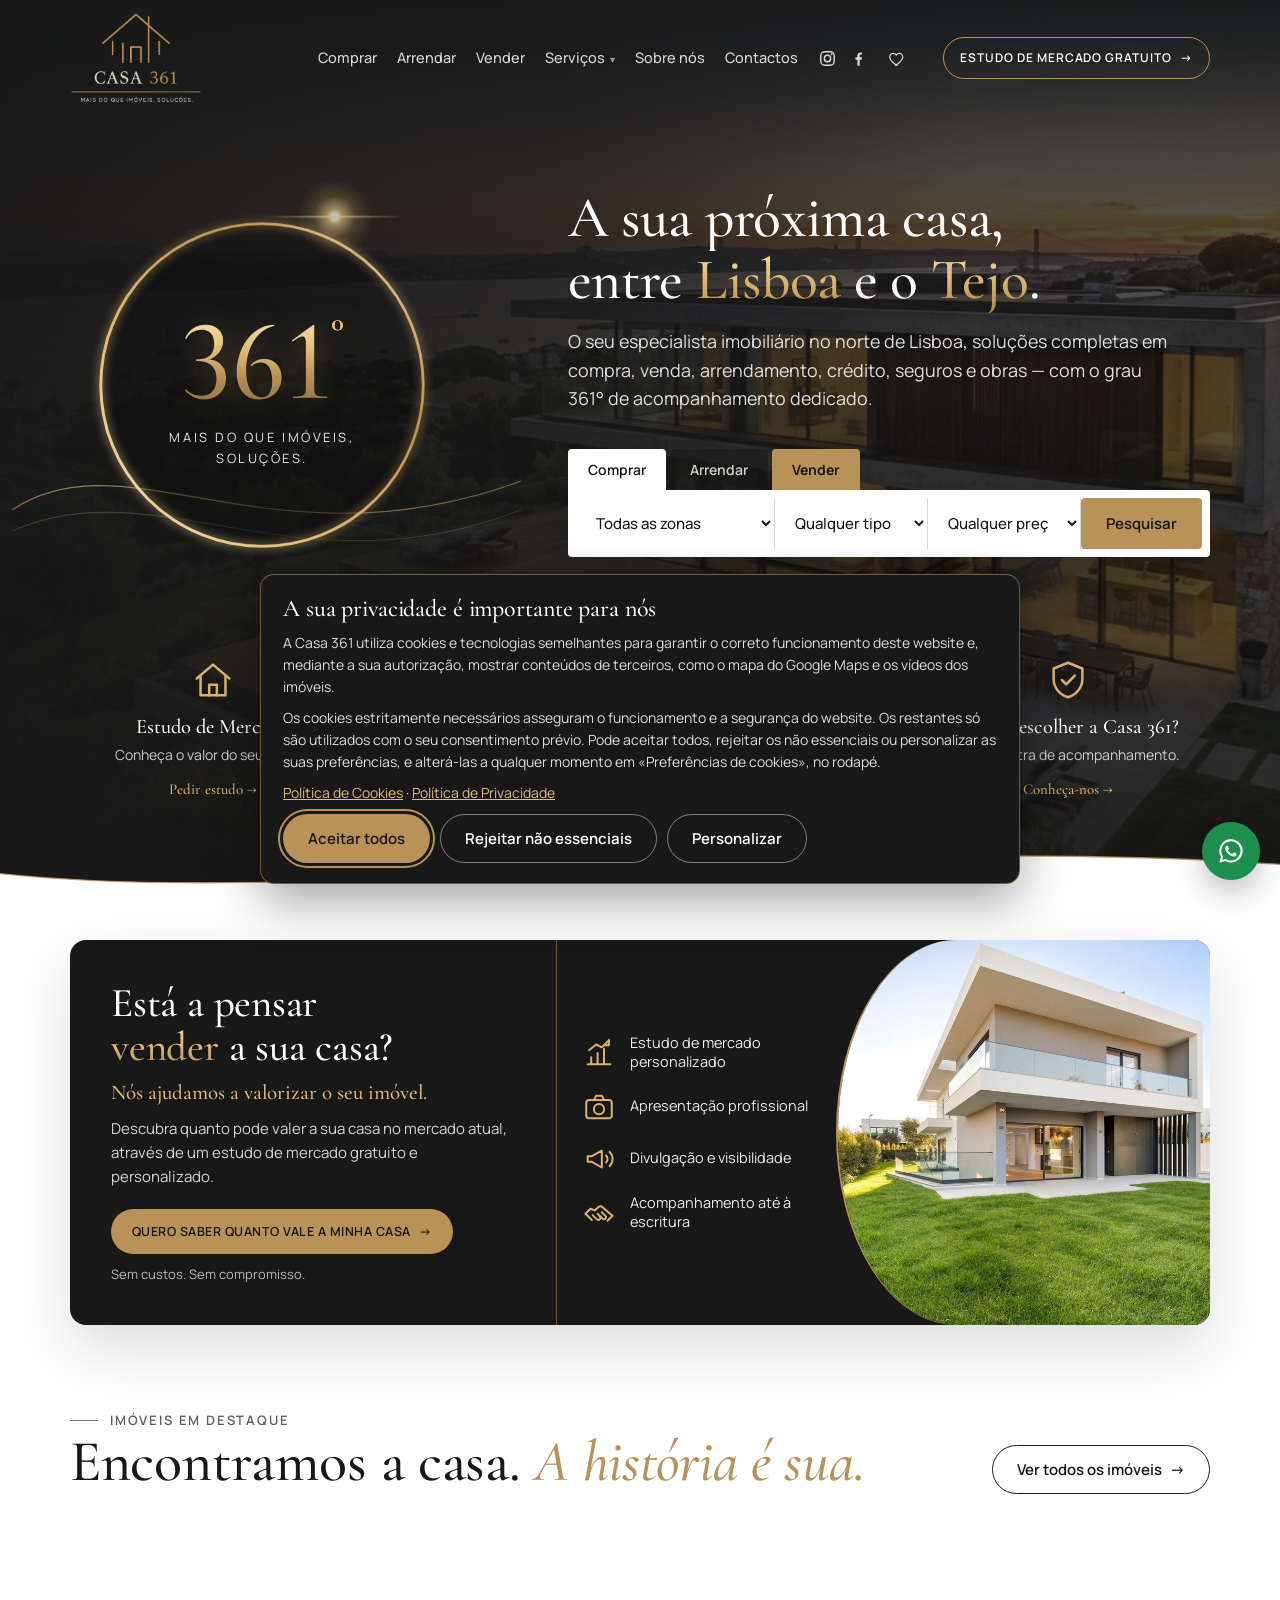
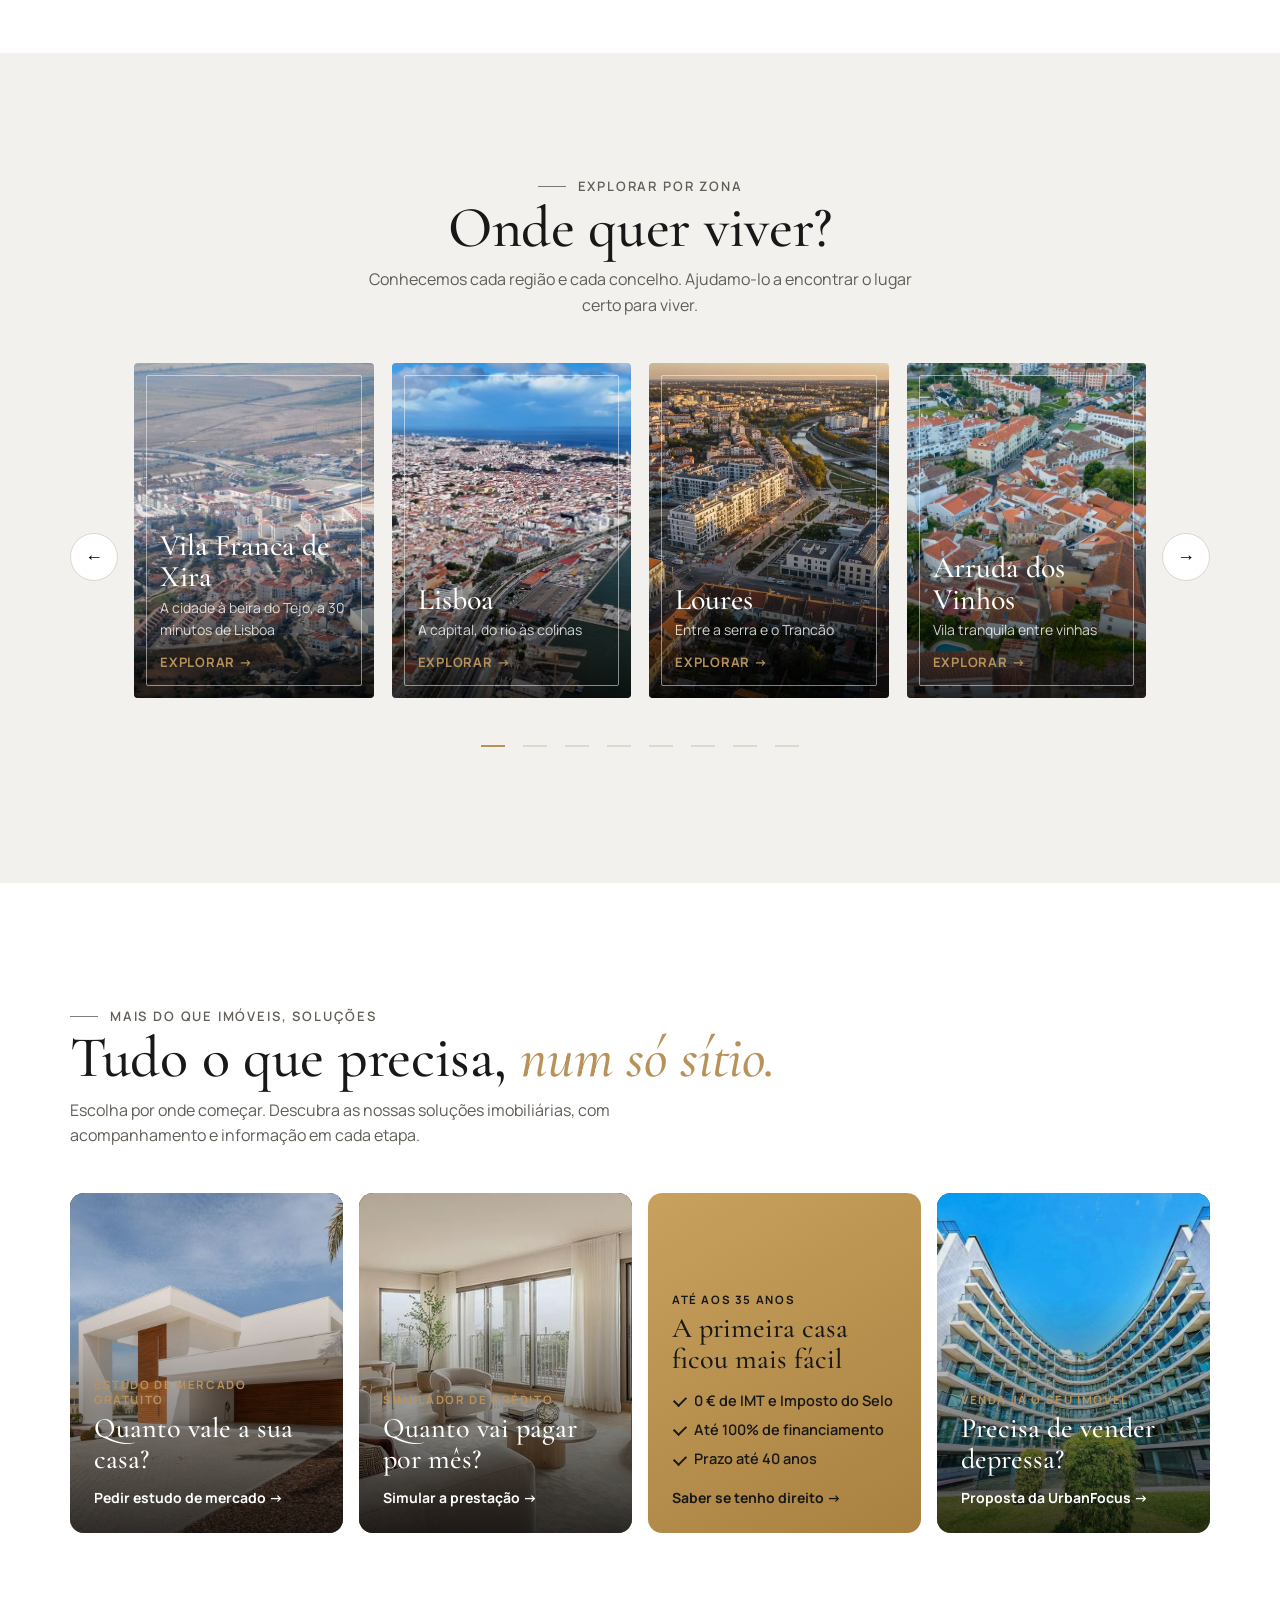
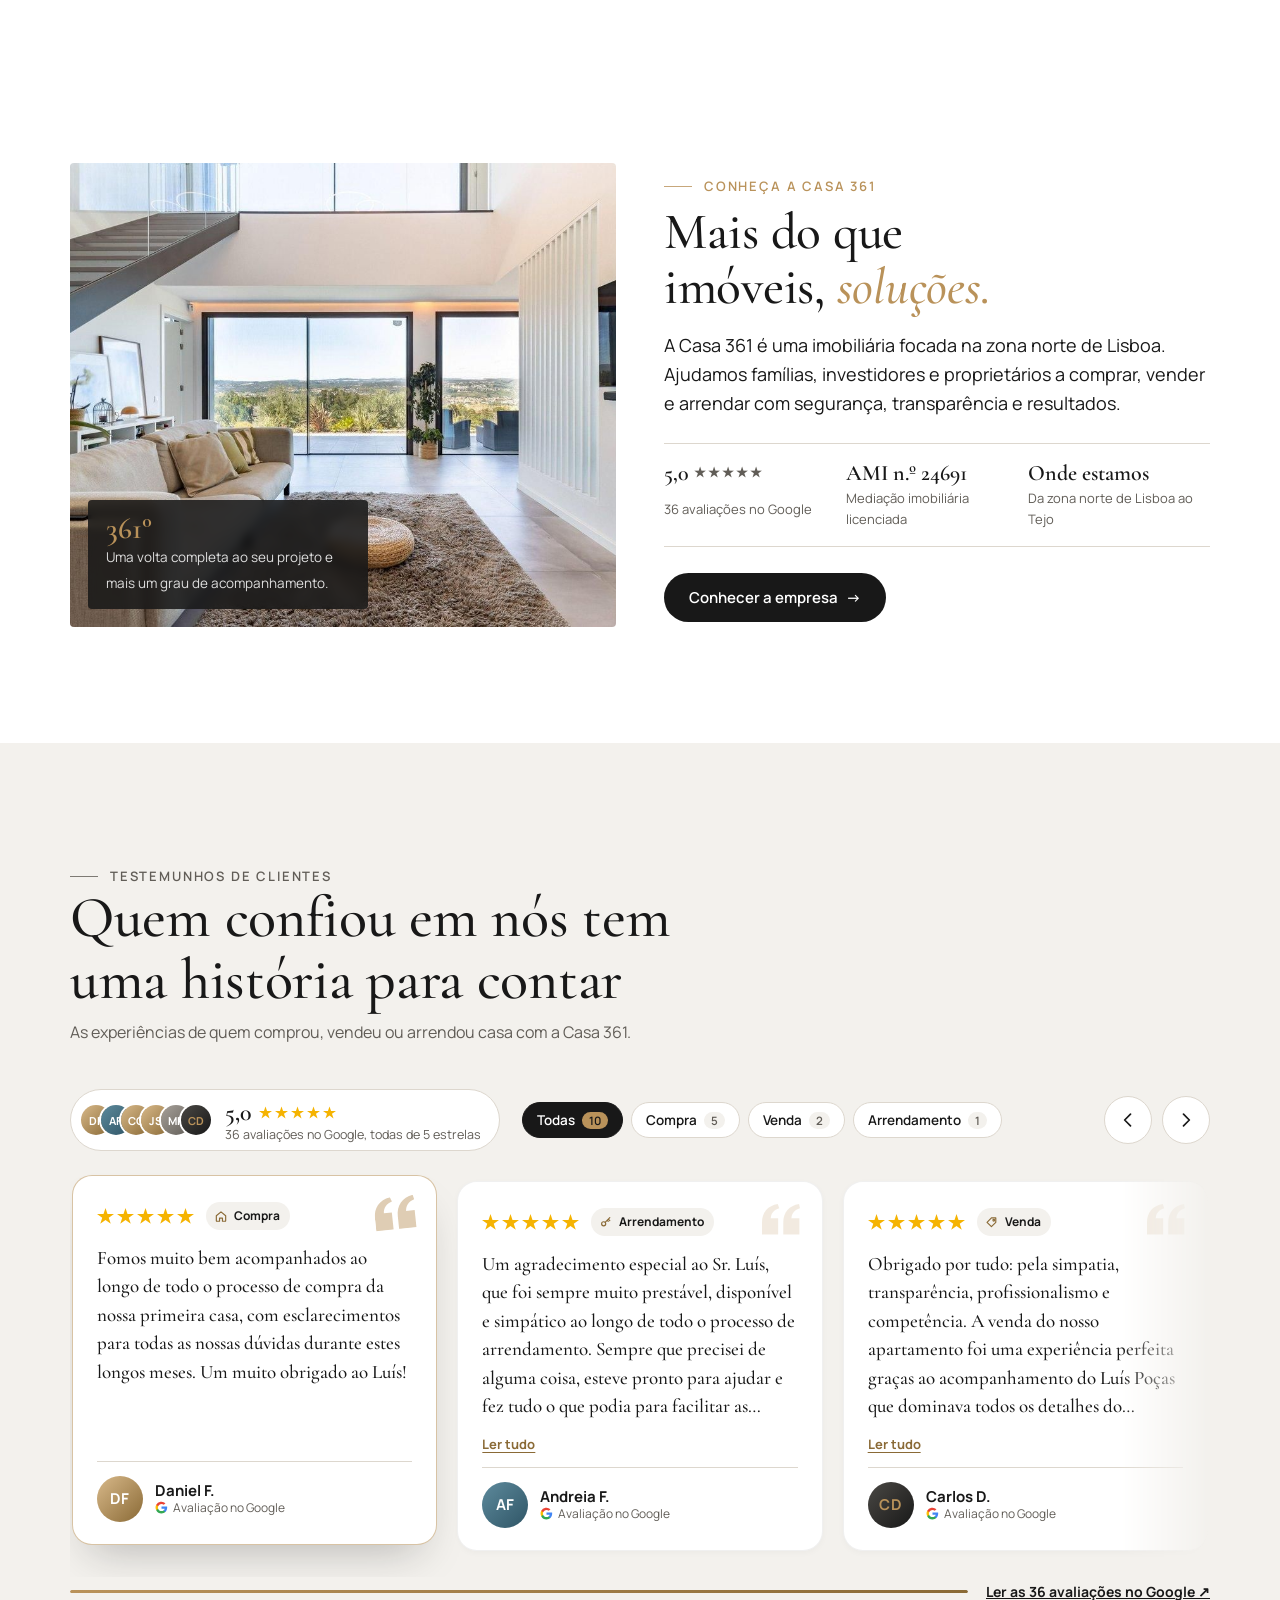
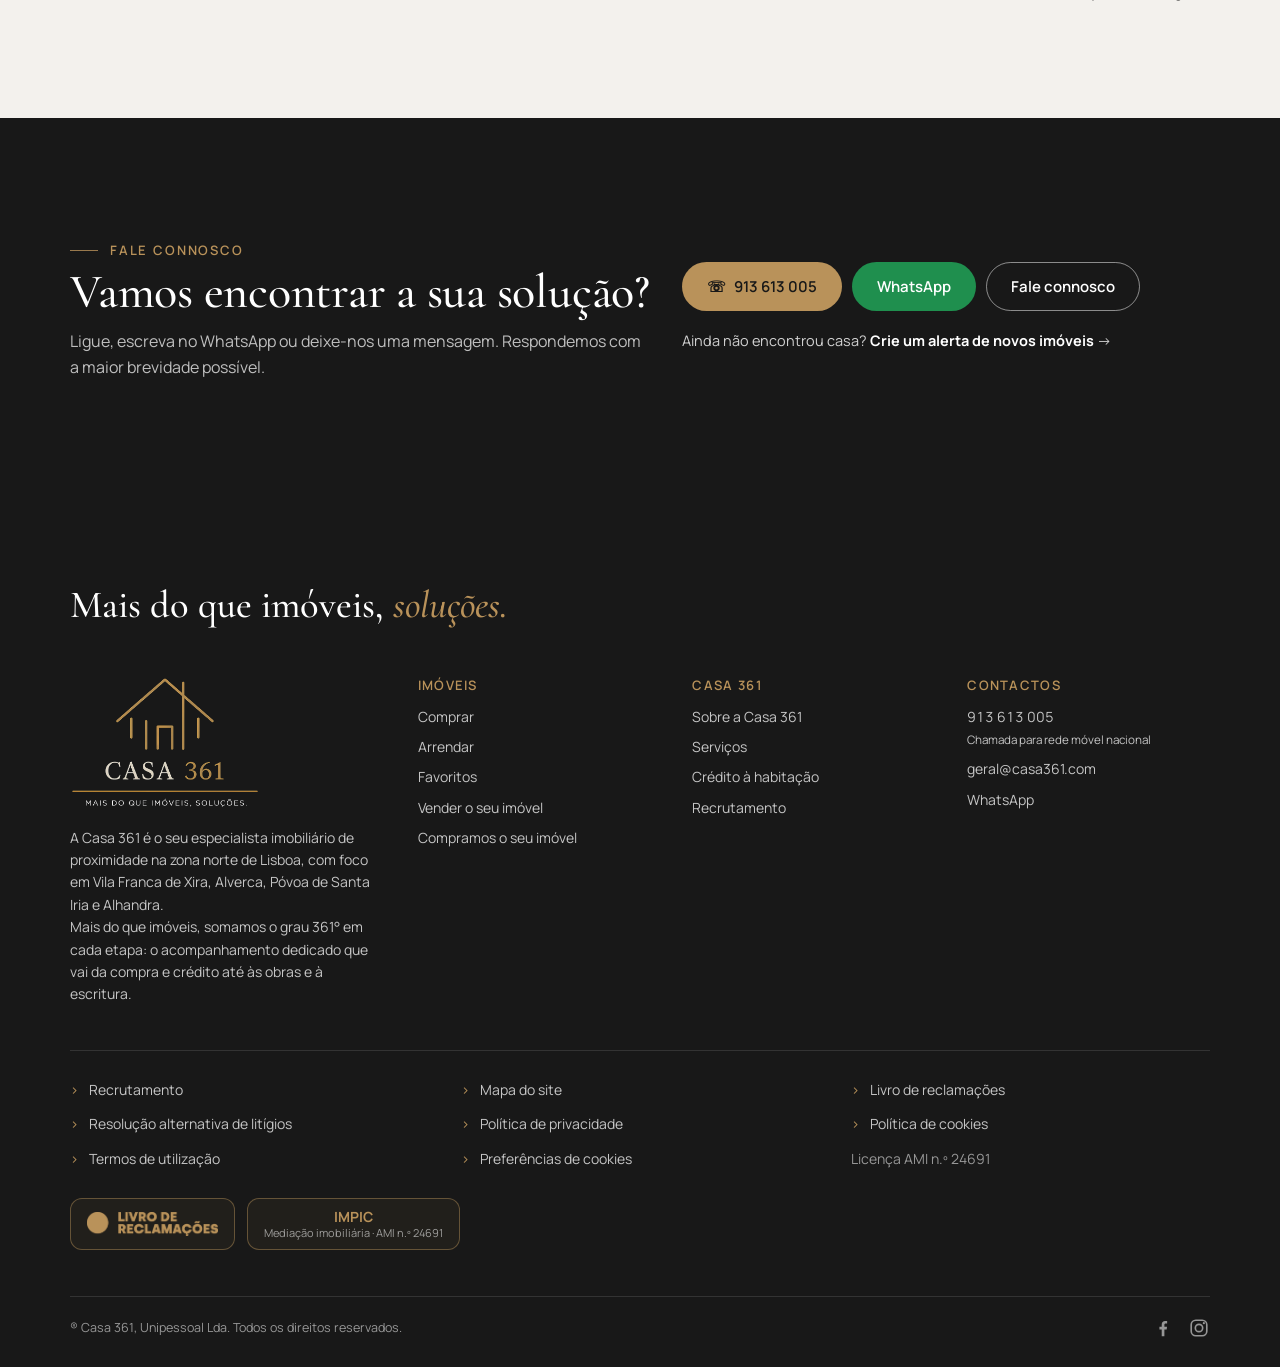
==== commit 4e8e8c9f: "Casa 361: Luís's changes of 11 November Home - Hero line: "O seu especialista imobiliário no norte d" ====
--- a/src/index.html
+++ b/src/index.html
@@ -32,7 +32,7 @@
     <div class="wrap hmain">
       <div>
         <h1><span class="ln"><span>A sua próxima casa,</span></span><span class="ln"><span>entre <em>Lisboa</em> e o <em>Tejo</em>.</span></span></h1>
-        <p class="hsub">Conheça o mercado, encontre a casa certa e conte com o nosso acompanhamento em todas as etapas.</p>
+        <p class="hsub">O seu especialista imobiliário no norte de Lisboa, soluções completas em compra, venda, arrendamento, crédito, seguros e obras — com o grau 361° de acompanhamento dedicado.</p>
         <div class="hsearch">
           <div class="tabs" role="tablist" aria-label="O que procura">
             <button type="button" role="tab" aria-selected="true" data-deal="venda">Comprar</button>
@@ -86,7 +86,7 @@
       </a>
       <a class="hf" href="empresa.html">
         <svg viewBox="0 0 24 24" aria-hidden="true"><path d="M12 3 4.5 6v5.5c0 4.5 3.2 8.2 7.5 9.5 4.3-1.3 7.5-5 7.5-9.5V6z"/><path d="m8.8 12 2.3 2.3 4.4-4.6"/></svg>
-        <strong>Porque escolher a Casa 361?</strong><span>Confiança, experiência e proximidade.</span><em>Conheça-nos <i aria-hidden="true">→</i></em>
+        <strong>Porque escolher a Casa 361?</strong><span>O grau extra de acompanhamento.</span><em>Conheça-nos <i aria-hidden="true">→</i></em>
       </a>
     </div>
     <svg class="hwave" viewBox="0 0 1440 70" preserveAspectRatio="none" aria-hidden="true"><path d="M0 70 V40 C 360 78, 900 -6, 1440 30 V70 Z" fill="var(--paper)"/><path d="M0 40 C 360 78, 900 -6, 1440 30" fill="none" stroke="#b9925a" stroke-width="1.5" opacity=".8"/></svg>
--- a/src/styles.css
+++ b/src/styles.css
@@ -696,6 +696,8 @@
   .journey-line { left: 7px; right: auto; width: 1px; top: 0; bottom: 0; height: auto; }
   .journey-line span { transform-origin: top; height: 100%; width: 1px; }
   .journey li { padding: 0 0 28px 40px; }
+  /* Stacked, each title has the full width: one line, no forced break. */
+  .journey h3 br { display: none; }
   .jdot { top: 4px; }
 }
 
@@ -1081,6 +1083,7 @@
 .em-story h2 { font-size: clamp(34px, 4vw, 52px); font-weight: 500; margin: 8px 0 18px; }
 .em-story p + p { margin-top: 14px; color: var(--muted); }
 .em-lead { font-size: 19px; }
+.em-tag { font: 500 24px/1.3 var(--serif); margin: 4px 0 0; color: var(--ink); }
 .em-sign { font-size: 13px !important; letter-spacing: .06em; color: var(--gold-deep) !important; font-weight: 700; margin-top: 22px !important; }
 .em-collage { position: relative; aspect-ratio: 1 / 1.02; }
 .em-ph { position: absolute; overflow: hidden; border-radius: 14px; box-shadow: 0 24px 60px rgba(0,0,0,.18); }
@@ -1579,7 +1582,6 @@
 .em-nums strong.em-ami { font-size: clamp(22px, 2.3vw, 30px); min-height: clamp(34px, 3.6vw, 46px); display: flex; align-items: flex-end; white-space: nowrap; }
 .em-zones .ez { display: grid; align-content: start; gap: 10px; min-width: 0; }
 .em-zones .ez a { display: block; }
-.em-zones .ez-par { margin: 0; font-size: 13.5px; line-height: 1.5; color: var(--muted); }
 
 /* ── Estudo de mercado: "100% gratuito" ─────────────────────────────────── */
 .vf-free { margin: 14px 0 0; font-weight: 700; color: var(--gold); }
